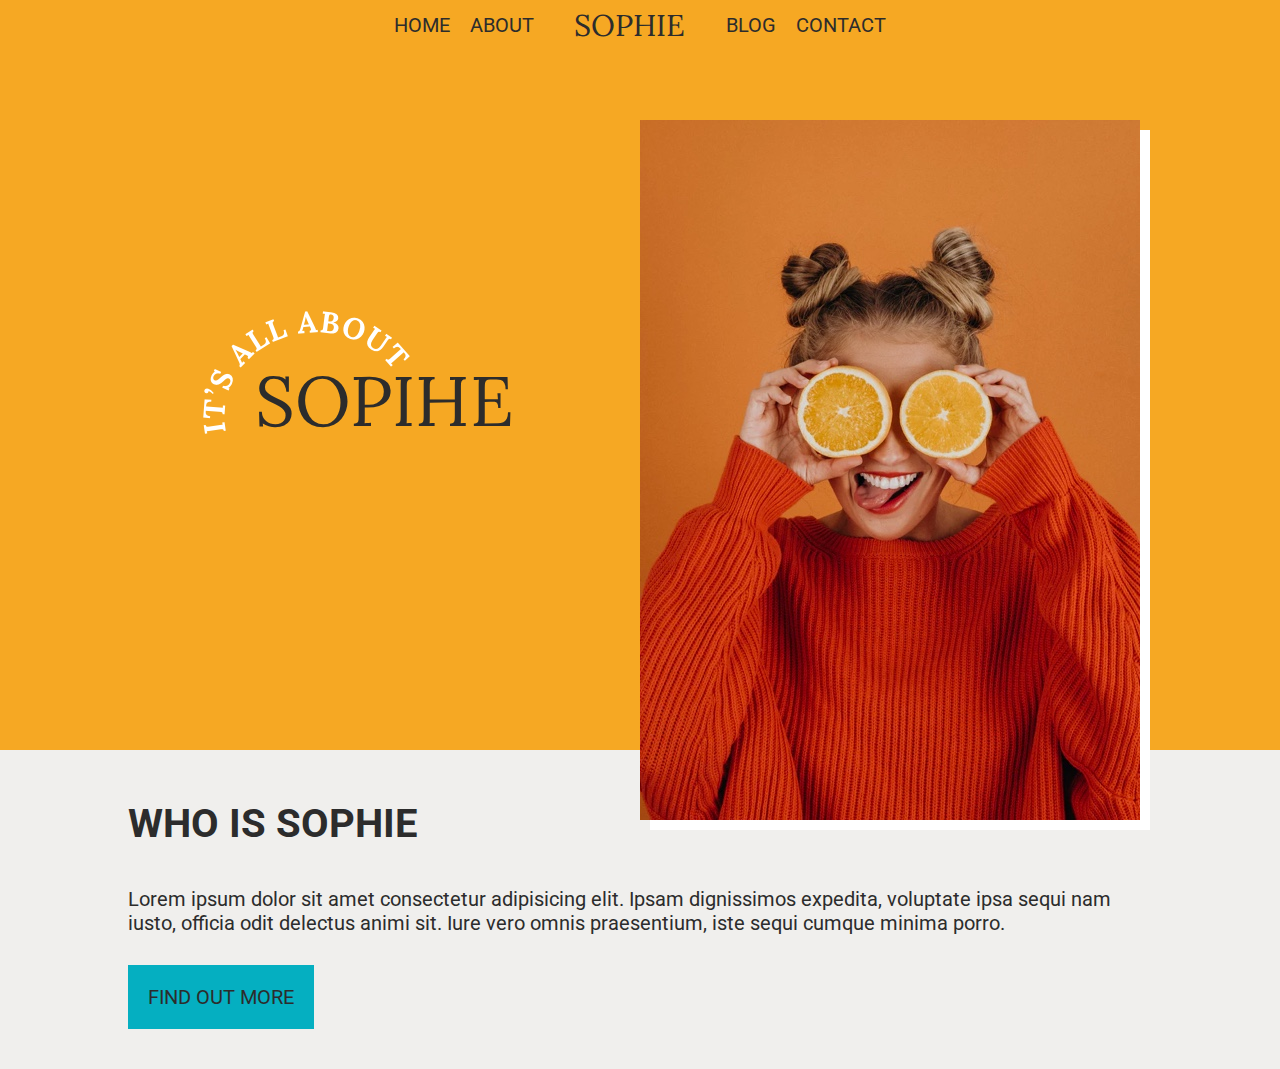
==== index.html @ 997a512d "finished second sectionn" ====
<!DOCTYPE html>
<html lang="en">
<head>
  <meta charset="UTF-8">
  <meta name="viewport" content="width=device-width, initial-scale=1.0">
  <meta http-equiv="X-UA-Compatible" content="ie=edge">
  <title>SOPHIE</title>
  <!-- google fonts -->
  <link href="https://fonts.googleapis.com/css?family=Lora:700|Roboto:400,700" rel="stylesheet">
  <!-- main style sheet -->
  <link rel="stylesheet" href="styles/main.css">
</head>

<body>

  <main>
    
    <header class="header">
      
      <ul class="header__ul">
        <li>
          <a href="" class="header__ul__a">home</a>
        </li>
        <li>
          <a href="" class="header__ul__a">about</a>
        </li>
        <li>
          <a href="" class="header__ul__a header__ul__a--mainLogo">sophie</a>
        </li>
        <li>
          <a href="" class="header__ul__a">blog</a>
        </li>
        <li>
          <a href="" class="header__ul__a">contact</a>
        </li>
      </ul>

    </header>


    <section class="section1">
      
      <div class="wrapper section1__wrapper">

        <!-- main h1 on left side -->
        <div class="section1__wrapper__centered">
          <h1 class="section1__wrapper__centered__h1">
            sopihe
            <figure class="section1__wrapper__centered__h1__circle">
              <img src="assets/circle-text.png" alt="">
            </figure>
          </h1>
        </div>
        
        <!-- main image on right side -->
        <figure class="section1__wrapper__figure">
          <img src="assets/home-image-1.jpg" alt=""
          class="section1__wrapper__figure__image">
        </figure>

      </div>
    </section>

    <section class="section2">
      <div class="wrapper section2__wrapper">

        <h2>who is sophie</h2>

        <p>Lorem ipsum dolor sit amet consectetur adipisicing elit. Ipsam dignissimos expedita, voluptate ipsa sequi nam iusto, officia odit delectus animi sit. Iure vero omnis praesentium, iste sequi cumque minima porro.</p>

        <a href="" class="button">find out more</a>

      </div>
    </section>
    
  </main>

</body>
</html>
---- styles/main.css ----
article,aside,details,figcaption,figure,footer,header,hgroup,nav,section,summary{display:block}audio,canvas,video{display:inline-block}audio:not([controls]){display:none;height:0}[hidden]{display:none}html{font-family:sans-serif;-webkit-text-size-adjust:100%;-ms-text-size-adjust:100%}a:focus{outline:thin dotted}a:active,a:hover{outline:0}h1{font-size:2em}abbr[title]{border-bottom:1px dotted}b,strong{font-weight:700}dfn{font-style:italic}mark{background:#ff0;color:#000}code,kbd,pre,samp{font-family:monospace, serif;font-size:1em}pre{white-space:pre-wrap;word-wrap:break-word}q{quotes:\201C \201D \2018 \2019}small{font-size:80%}sub,sup{font-size:75%;line-height:0;position:relative;vertical-align:baseline}sup{top:-.5em}sub{bottom:-.25em}img{border:0}svg:not(:root){overflow:hidden}fieldset{border:1px solid silver;margin:0 2px;padding:.35em .625em .75em}button,input,select,textarea{font-family:inherit;font-size:100%;margin:0}button,input{line-height:normal}button,html input[type=button],input[type=reset],input[type=submit]{-webkit-appearance:button;cursor:pointer}button[disabled],input[disabled]{cursor:default}input[type=checkbox],input[type=radio]{-webkit-box-sizing:border-box;box-sizing:border-box;padding:0}input[type=search]{-webkit-appearance:textfield;-moz-box-sizing:content-box;-webkit-box-sizing:content-box;box-sizing:content-box}input[type=search]::-webkit-search-cancel-button,input[type=search]::-webkit-search-decoration{-webkit-appearance:none}textarea{overflow:auto;vertical-align:top}table{border-collapse:collapse;border-spacing:0}body,figure{margin:0}button::-moz-focus-inner,input::-moz-focus-inner,legend{border:0;padding:0}.clearfix:after{visibility:hidden;display:block;font-size:0;content:'';clear:both;height:0}*{-moz-box-sizing:border-box;-webkit-box-sizing:border-box;box-sizing:border-box}*,figure,h1,h2,h3,h4,h5,h6,ol,ul{margin:0;padding:0}img{max-width:100%}a{text-decoration:none;color:inherit}li{list-style-type:none}.wrapper{width:80%;margin:0 auto}a,p{font-family:"Roboto", sans-serif;font-weight:400;font-size:20px;color:#2c2c2c}a.button{background:#05afc1;padding:20px;text-transform:uppercase;display:inline-block}.header{background:#f6a823;color:#2c2c2c;text-transform:uppercase;height:50px;display:-webkit-box;display:-ms-flexbox;display:flex;-webkit-box-align:center;-ms-flex-align:center;align-items:center}.header__ul{width:40%;min-width:500px;margin:0 auto;display:-webkit-box;display:-ms-flexbox;display:flex;-ms-flex-pack:distribute;justify-content:space-around;-webkit-box-align:center;-ms-flex-align:center;align-items:center}.header__ul__a{-webkit-transition:all 0.2s;-o-transition:all 0.2s;transition:all 0.2s}.header__ul__a:hover{color:white}.header__ul__a--mainLogo{margin:0 20px;font-family:"Lora", serif;font-weight:400;font-size:30px;color:#2c2c2c}.section1{background:#f6a823}.section1__wrapper{height:100%;display:-webkit-box;display:-ms-flexbox;display:flex;-webkit-box-orient:horizontal;-webkit-box-direction:normal;-ms-flex-direction:row;flex-direction:row;-webkit-box-align:center;-ms-flex-align:center;align-items:center;-webkit-box-pack:center;-ms-flex-pack:center;justify-content:center}.section1__wrapper__centered{display:-webkit-box;display:-ms-flexbox;display:flex;-webkit-box-pack:center;-ms-flex-pack:center;justify-content:center;width:50%}.section1__wrapper__centered__h1{font-family:"Lora", serif;font-weight:400;font-size:70px;color:#2c2c2c;text-transform:uppercase;position:relative}.section1__wrapper__centered__h1__circle{position:absolute;top:-50%;right:20%;bottom:50%;left:-20%}.section1__wrapper__figure{width:50%}.section1__wrapper__figure__image{display:block;-webkit-box-shadow:10px 10px 0 white;box-shadow:10px 10px 0 white;-webkit-transform:translateY(10%);-ms-transform:translateY(10%);transform:translateY(10%)}.section2{padding:40px 0;background:#f0efed}.section2__wrapper h2{text-transform:uppercase;padding:10px 0;font-family:"Roboto", sans-serif;font-weight:700;font-size:40px;color:#2c2c2c}.section2__wrapper p{padding:30px 0}
/*# sourceMappingURL=main.css.map */
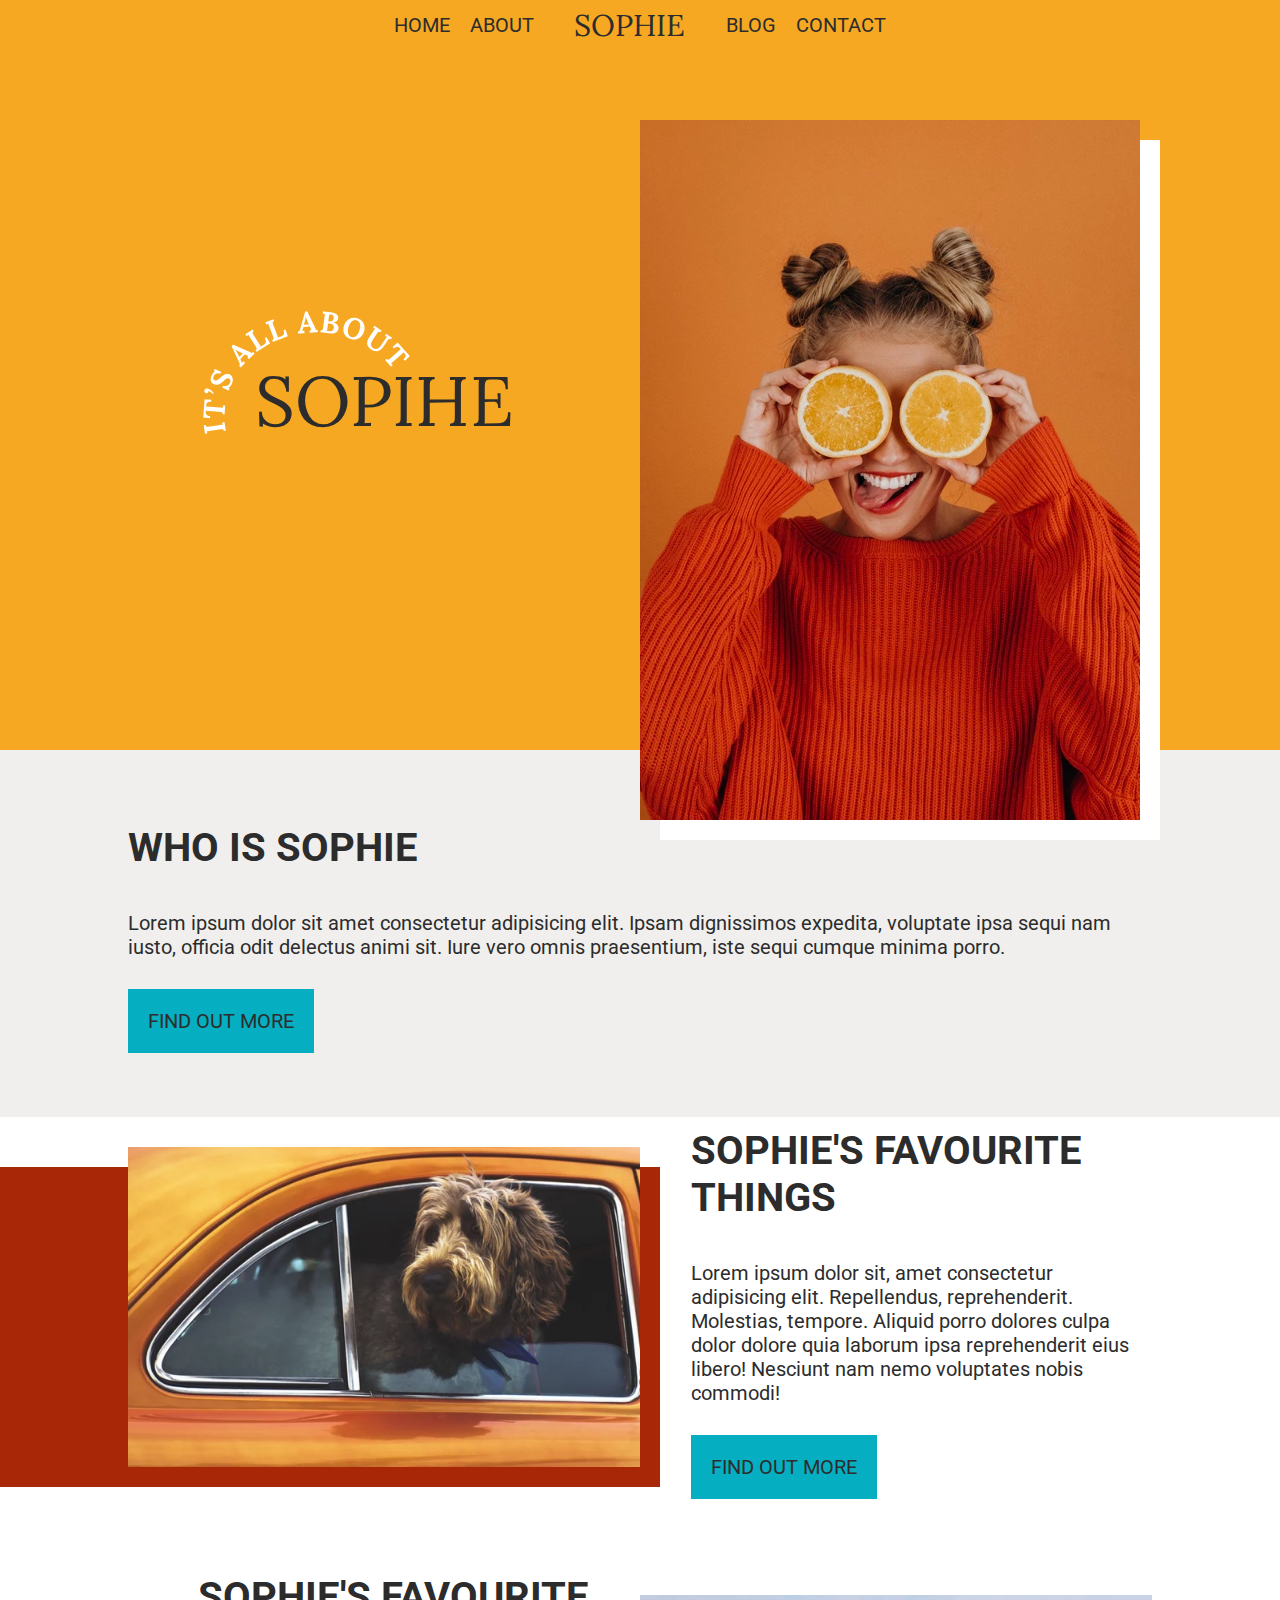
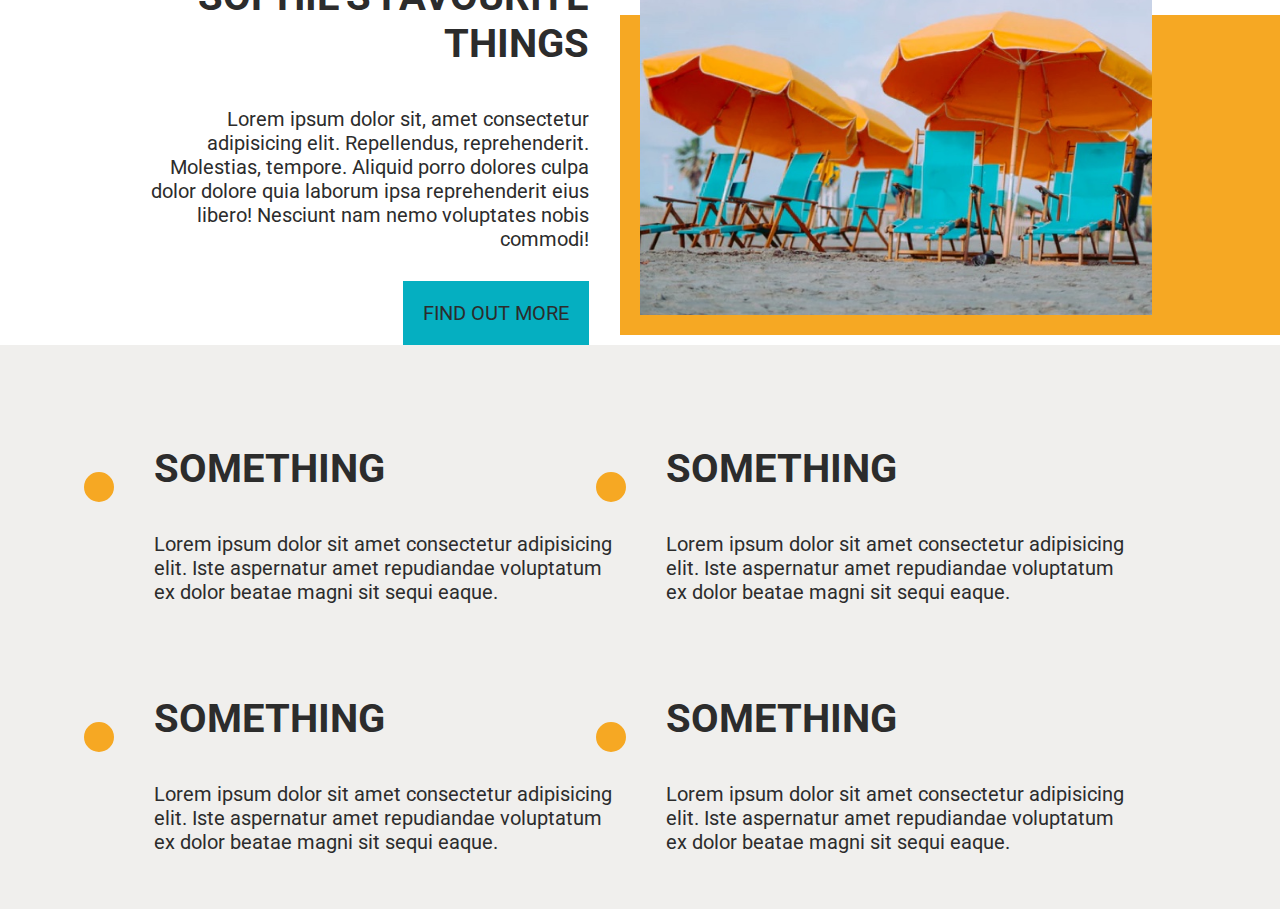
==== commit 402888bb: "finished 5th section" ====
--- a/index.html
+++ b/index.html
@@ -7,6 +7,9 @@
   <title>SOPHIE</title>
   <!-- google fonts -->
   <link href="https://fonts.googleapis.com/css?family=Lora:700|Roboto:400,700" rel="stylesheet">
+  <!-- font awesome fonts -->
+  <link rel="stylesheet" href="https://use.fontawesome.com/releases/v5.5.0/css/all.css" integrity="sha384-B4dIYHKNBt8Bc12p+WXckhzcICo0wtJAoU8YZTY5qE0Id1GSseTk6S+L3BlXeVIU"
+    crossorigin="anonymous">
   <!-- main style sheet -->
   <link rel="stylesheet" href="styles/main.css">
 </head>
@@ -72,6 +75,110 @@
 
       </div>
     </section>
+
+    <section class="section3">
+
+      <div class="wrapper">
+        
+        <figure>
+          <img src="assets/home-image-2.jpg" alt="">
+        </figure>
+        
+        <div class="text">
+
+          <h2>sophie's favourite things</h2>
+
+          <p>Lorem ipsum dolor sit, amet consectetur adipisicing elit. Repellendus, reprehenderit. Molestias, tempore. Aliquid porro dolores culpa dolor dolore quia laborum ipsa reprehenderit eius libero! Nesciunt nam nemo voluptates nobis commodi!</p>
+
+          <a href="" class="button">find out more</a>
+
+        </div>
+
+      </div>
+
+    </section>
+
+    <section class="section4">
+    
+      <div class="wrapper">
+    
+        <div class="text">
+    
+          <h2>sophie's favourite things</h2>
+    
+          <p>Lorem ipsum dolor sit, amet consectetur adipisicing elit. Repellendus, reprehenderit. Molestias, tempore.
+            Aliquid porro dolores culpa dolor dolore quia laborum ipsa reprehenderit eius libero! Nesciunt nam nemo
+            voluptates nobis commodi!</p>
+    
+          <a href="" class="button">find out more</a>
+    
+        </div>
+
+        <figure>
+          <img src="assets/home-image-3.jpg" alt="">
+        </figure>
+    
+    
+      </div>
+    
+    </section>
+
+    <section class="section5">
+
+      <div class="wrapper">
+
+        <div class="text-box">
+
+          <h2>
+            <i class="fas fa-image"></i>
+            something
+          </h2>
+
+          <p>Lorem ipsum dolor sit amet consectetur adipisicing elit. Iste aspernatur amet repudiandae voluptatum ex dolor beatae magni sit sequi eaque.</p>
+
+        </div>
+
+        <div class="text-box">
+        
+          <h2>
+            <i class="fas fa-user"></i>
+            something
+          </h2>
+        
+          <p>Lorem ipsum dolor sit amet consectetur adipisicing elit. Iste aspernatur amet repudiandae voluptatum ex dolor
+            beatae magni sit sequi eaque.</p>
+        
+        </div>
+
+        <div class="text-box">
+        
+          <h2>
+            <i class="fas fa-desktop"></i>
+            something
+          </h2>
+        
+          <p>Lorem ipsum dolor sit amet consectetur adipisicing elit. Iste aspernatur amet repudiandae voluptatum ex dolor
+            beatae magni sit sequi eaque.</p>
+        
+        </div>
+
+        <div class="text-box">
+        
+          <h2>
+            <i class="fas fa-phone"></i>
+            something
+          </h2>
+        
+          <p>Lorem ipsum dolor sit amet consectetur adipisicing elit. Iste aspernatur amet repudiandae voluptatum ex dolor
+            beatae magni sit sequi eaque.</p>
+        
+        </div>
+
+      </div>
+
+
+
+    </section>
     
   </main>
 
--- a/styles/main.css
+++ b/styles/main.css
@@ -1,2 +1,2 @@
-article,aside,details,figcaption,figure,footer,header,hgroup,nav,section,summary{display:block}audio,canvas,video{display:inline-block}audio:not([controls]){display:none;height:0}[hidden]{display:none}html{font-family:sans-serif;-webkit-text-size-adjust:100%;-ms-text-size-adjust:100%}a:focus{outline:thin dotted}a:active,a:hover{outline:0}h1{font-size:2em}abbr[title]{border-bottom:1px dotted}b,strong{font-weight:700}dfn{font-style:italic}mark{background:#ff0;color:#000}code,kbd,pre,samp{font-family:monospace, serif;font-size:1em}pre{white-space:pre-wrap;word-wrap:break-word}q{quotes:\201C \201D \2018 \2019}small{font-size:80%}sub,sup{font-size:75%;line-height:0;position:relative;vertical-align:baseline}sup{top:-.5em}sub{bottom:-.25em}img{border:0}svg:not(:root){overflow:hidden}fieldset{border:1px solid silver;margin:0 2px;padding:.35em .625em .75em}button,input,select,textarea{font-family:inherit;font-size:100%;margin:0}button,input{line-height:normal}button,html input[type=button],input[type=reset],input[type=submit]{-webkit-appearance:button;cursor:pointer}button[disabled],input[disabled]{cursor:default}input[type=checkbox],input[type=radio]{-webkit-box-sizing:border-box;box-sizing:border-box;padding:0}input[type=search]{-webkit-appearance:textfield;-moz-box-sizing:content-box;-webkit-box-sizing:content-box;box-sizing:content-box}input[type=search]::-webkit-search-cancel-button,input[type=search]::-webkit-search-decoration{-webkit-appearance:none}textarea{overflow:auto;vertical-align:top}table{border-collapse:collapse;border-spacing:0}body,figure{margin:0}button::-moz-focus-inner,input::-moz-focus-inner,legend{border:0;padding:0}.clearfix:after{visibility:hidden;display:block;font-size:0;content:'';clear:both;height:0}*{-moz-box-sizing:border-box;-webkit-box-sizing:border-box;box-sizing:border-box}*,figure,h1,h2,h3,h4,h5,h6,ol,ul{margin:0;padding:0}img{max-width:100%}a{text-decoration:none;color:inherit}li{list-style-type:none}.wrapper{width:80%;margin:0 auto}a,p{font-family:"Roboto", sans-serif;font-weight:400;font-size:20px;color:#2c2c2c}a.button{background:#05afc1;padding:20px;text-transform:uppercase;display:inline-block}.header{background:#f6a823;color:#2c2c2c;text-transform:uppercase;height:50px;display:-webkit-box;display:-ms-flexbox;display:flex;-webkit-box-align:center;-ms-flex-align:center;align-items:center}.header__ul{width:40%;min-width:500px;margin:0 auto;display:-webkit-box;display:-ms-flexbox;display:flex;-ms-flex-pack:distribute;justify-content:space-around;-webkit-box-align:center;-ms-flex-align:center;align-items:center}.header__ul__a{-webkit-transition:all 0.2s;-o-transition:all 0.2s;transition:all 0.2s}.header__ul__a:hover{color:white}.header__ul__a--mainLogo{margin:0 20px;font-family:"Lora", serif;font-weight:400;font-size:30px;color:#2c2c2c}.section1{background:#f6a823}.section1__wrapper{height:100%;display:-webkit-box;display:-ms-flexbox;display:flex;-webkit-box-orient:horizontal;-webkit-box-direction:normal;-ms-flex-direction:row;flex-direction:row;-webkit-box-align:center;-ms-flex-align:center;align-items:center;-webkit-box-pack:center;-ms-flex-pack:center;justify-content:center}.section1__wrapper__centered{display:-webkit-box;display:-ms-flexbox;display:flex;-webkit-box-pack:center;-ms-flex-pack:center;justify-content:center;width:50%}.section1__wrapper__centered__h1{font-family:"Lora", serif;font-weight:400;font-size:70px;color:#2c2c2c;text-transform:uppercase;position:relative}.section1__wrapper__centered__h1__circle{position:absolute;top:-50%;right:20%;bottom:50%;left:-20%}.section1__wrapper__figure{width:50%}.section1__wrapper__figure__image{display:block;-webkit-box-shadow:10px 10px 0 white;box-shadow:10px 10px 0 white;-webkit-transform:translateY(10%);-ms-transform:translateY(10%);transform:translateY(10%)}.section2{padding:40px 0;background:#f0efed}.section2__wrapper h2{text-transform:uppercase;padding:10px 0;font-family:"Roboto", sans-serif;font-weight:700;font-size:40px;color:#2c2c2c}.section2__wrapper p{padding:30px 0}
+article,aside,details,figcaption,figure,footer,header,hgroup,nav,section,summary{display:block}audio,canvas,video{display:inline-block}audio:not([controls]){display:none;height:0}[hidden]{display:none}html{font-family:sans-serif;-webkit-text-size-adjust:100%;-ms-text-size-adjust:100%}a:focus{outline:thin dotted}a:active,a:hover{outline:0}h1{font-size:2em}abbr[title]{border-bottom:1px dotted}b,strong{font-weight:700}dfn{font-style:italic}mark{background:#ff0;color:#000}code,kbd,pre,samp{font-family:monospace, serif;font-size:1em}pre{white-space:pre-wrap;word-wrap:break-word}q{quotes:\201C \201D \2018 \2019}small{font-size:80%}sub,sup{font-size:75%;line-height:0;position:relative;vertical-align:baseline}sup{top:-.5em}sub{bottom:-.25em}img{border:0}svg:not(:root){overflow:hidden}fieldset{border:1px solid silver;margin:0 2px;padding:.35em .625em .75em}button,input,select,textarea{font-family:inherit;font-size:100%;margin:0}button,input{line-height:normal}button,html input[type=button],input[type=reset],input[type=submit]{-webkit-appearance:button;cursor:pointer}button[disabled],input[disabled]{cursor:default}input[type=checkbox],input[type=radio]{-webkit-box-sizing:border-box;box-sizing:border-box;padding:0}input[type=search]{-webkit-appearance:textfield;-moz-box-sizing:content-box;-webkit-box-sizing:content-box;box-sizing:content-box}input[type=search]::-webkit-search-cancel-button,input[type=search]::-webkit-search-decoration{-webkit-appearance:none}textarea{overflow:auto;vertical-align:top}table{border-collapse:collapse;border-spacing:0}body,figure{margin:0}button::-moz-focus-inner,input::-moz-focus-inner,legend{border:0;padding:0}.clearfix:after{visibility:hidden;display:block;font-size:0;content:'';clear:both;height:0}*{-moz-box-sizing:border-box;-webkit-box-sizing:border-box;box-sizing:border-box}*,figure,h1,h2,h3,h4,h5,h6,ol,ul{margin:0;padding:0}img{max-width:100%}a{text-decoration:none;color:inherit}li{list-style-type:none}.wrapper{width:80%;margin:0 auto}a,p{font-family:"Roboto", sans-serif;font-weight:400;font-size:20px;color:#2c2c2c}a.button{background:#05afc1;padding:20px;text-transform:uppercase;display:inline-block;-webkit-transition:all 0.3s;-o-transition:all 0.3s;transition:all 0.3s}a.button:hover{color:white}.header{background:#f6a823;color:#2c2c2c;text-transform:uppercase;height:50px;display:-webkit-box;display:-ms-flexbox;display:flex;-webkit-box-align:center;-ms-flex-align:center;align-items:center}.header__ul{width:40%;min-width:500px;margin:0 auto;display:-webkit-box;display:-ms-flexbox;display:flex;-ms-flex-pack:distribute;justify-content:space-around;-webkit-box-align:center;-ms-flex-align:center;align-items:center}.header__ul__a{-webkit-transition:all 0.2s;-o-transition:all 0.2s;transition:all 0.2s}.header__ul__a:hover{color:white}.header__ul__a--mainLogo{margin:0 20px;font-family:"Lora", serif;font-weight:400;font-size:30px;color:#2c2c2c}main h2{text-transform:uppercase;padding:10px 0;font-family:"Roboto", sans-serif;font-weight:700;font-size:40px;color:#2c2c2c}main p{padding:30px 0}.section1{background:#f6a823}.section1__wrapper{height:100%;display:-webkit-box;display:-ms-flexbox;display:flex;-webkit-box-orient:horizontal;-webkit-box-direction:normal;-ms-flex-direction:row;flex-direction:row;-webkit-box-align:center;-ms-flex-align:center;align-items:center;-webkit-box-pack:center;-ms-flex-pack:center;justify-content:center}.section1__wrapper__centered{display:-webkit-box;display:-ms-flexbox;display:flex;-webkit-box-pack:center;-ms-flex-pack:center;justify-content:center;width:50%}.section1__wrapper__centered__h1{font-family:"Lora", serif;font-weight:400;font-size:70px;color:#2c2c2c;text-transform:uppercase;position:relative}.section1__wrapper__centered__h1__circle{position:absolute;top:-50%;right:20%;bottom:50%;left:-20%}.section1__wrapper__figure{width:50%}.section1__wrapper__figure__image{display:block;-webkit-box-shadow:20px 20px 0 white;box-shadow:20px 20px 0 white;-webkit-transform:translateY(10%);-ms-transform:translateY(10%);transform:translateY(10%)}.section2{padding:5% 0;background:#f0efed}.section3{padding-bottom:5%;background:white}.section3 .wrapper{display:-webkit-box;display:-ms-flexbox;display:flex;-webkit-box-pack:center;-ms-flex-pack:center;justify-content:center;-webkit-box-align:end;-ms-flex-align:end;align-items:flex-end}.section3 .wrapper figure{max-height:100%;max-width:100%;-webkit-transform:translateY(-10%);-ms-transform:translateY(-10%);transform:translateY(-10%);-webkit-box-shadow:20px 20px 0 0px #a82706, -200px 20px 0 0px #a82706;box-shadow:20px 20px 0 0px #a82706, -200px 20px 0 0px #a82706}.section3 .wrapper figure img{display:block}.section3 .wrapper .text{width:50%;display:block;-webkit-box-flex:1;-ms-flex:1 0 auto;flex:1 0 auto;padding-left:5%;text-align:left}.section4{background:white}.section4 .wrapper{display:-webkit-box;display:-ms-flexbox;display:flex;-webkit-box-pack:center;-ms-flex-pack:center;justify-content:center;-webkit-box-align:start;-ms-flex-align:start;align-items:flex-start}.section4 .wrapper figure{max-height:100%;max-width:100%;-webkit-transform:translateY(10%);-ms-transform:translateY(10%);transform:translateY(10%);-webkit-box-shadow:-20px 20px 0 0px #f6a823, 200px 20px 0 0px #f6a823;box-shadow:-20px 20px 0 0px #f6a823, 200px 20px 0 0px #f6a823}.section4 .wrapper figure img{display:block}.section4 .wrapper .text{width:50%;display:block;-webkit-box-flex:1;-ms-flex:1 0 auto;flex:1 0 auto;padding-right:5%;text-align:right}.section5{background:#f0efed}.section5 .wrapper{display:-webkit-box;display:-ms-flexbox;display:flex;-ms-flex-wrap:wrap;flex-wrap:wrap;padding-top:5%}.section5 .wrapper .text-box{text-align:left;width:50%;padding:2.5%;-webkit-box-flex:1;-ms-flex:1 0 auto;flex:1 0 auto}.section5 .wrapper .text-box h2{position:relative}.section5 .wrapper .text-box h2 i{position:absolute;left:-15%;bottom:0;border:15px solid #f6a823;-webkit-box-shadow:inset 0px 0px 100px #f6a823;box-shadow:inset 0px 0px 100px #f6a823;border-radius:50%}
 /*# sourceMappingURL=main.css.map */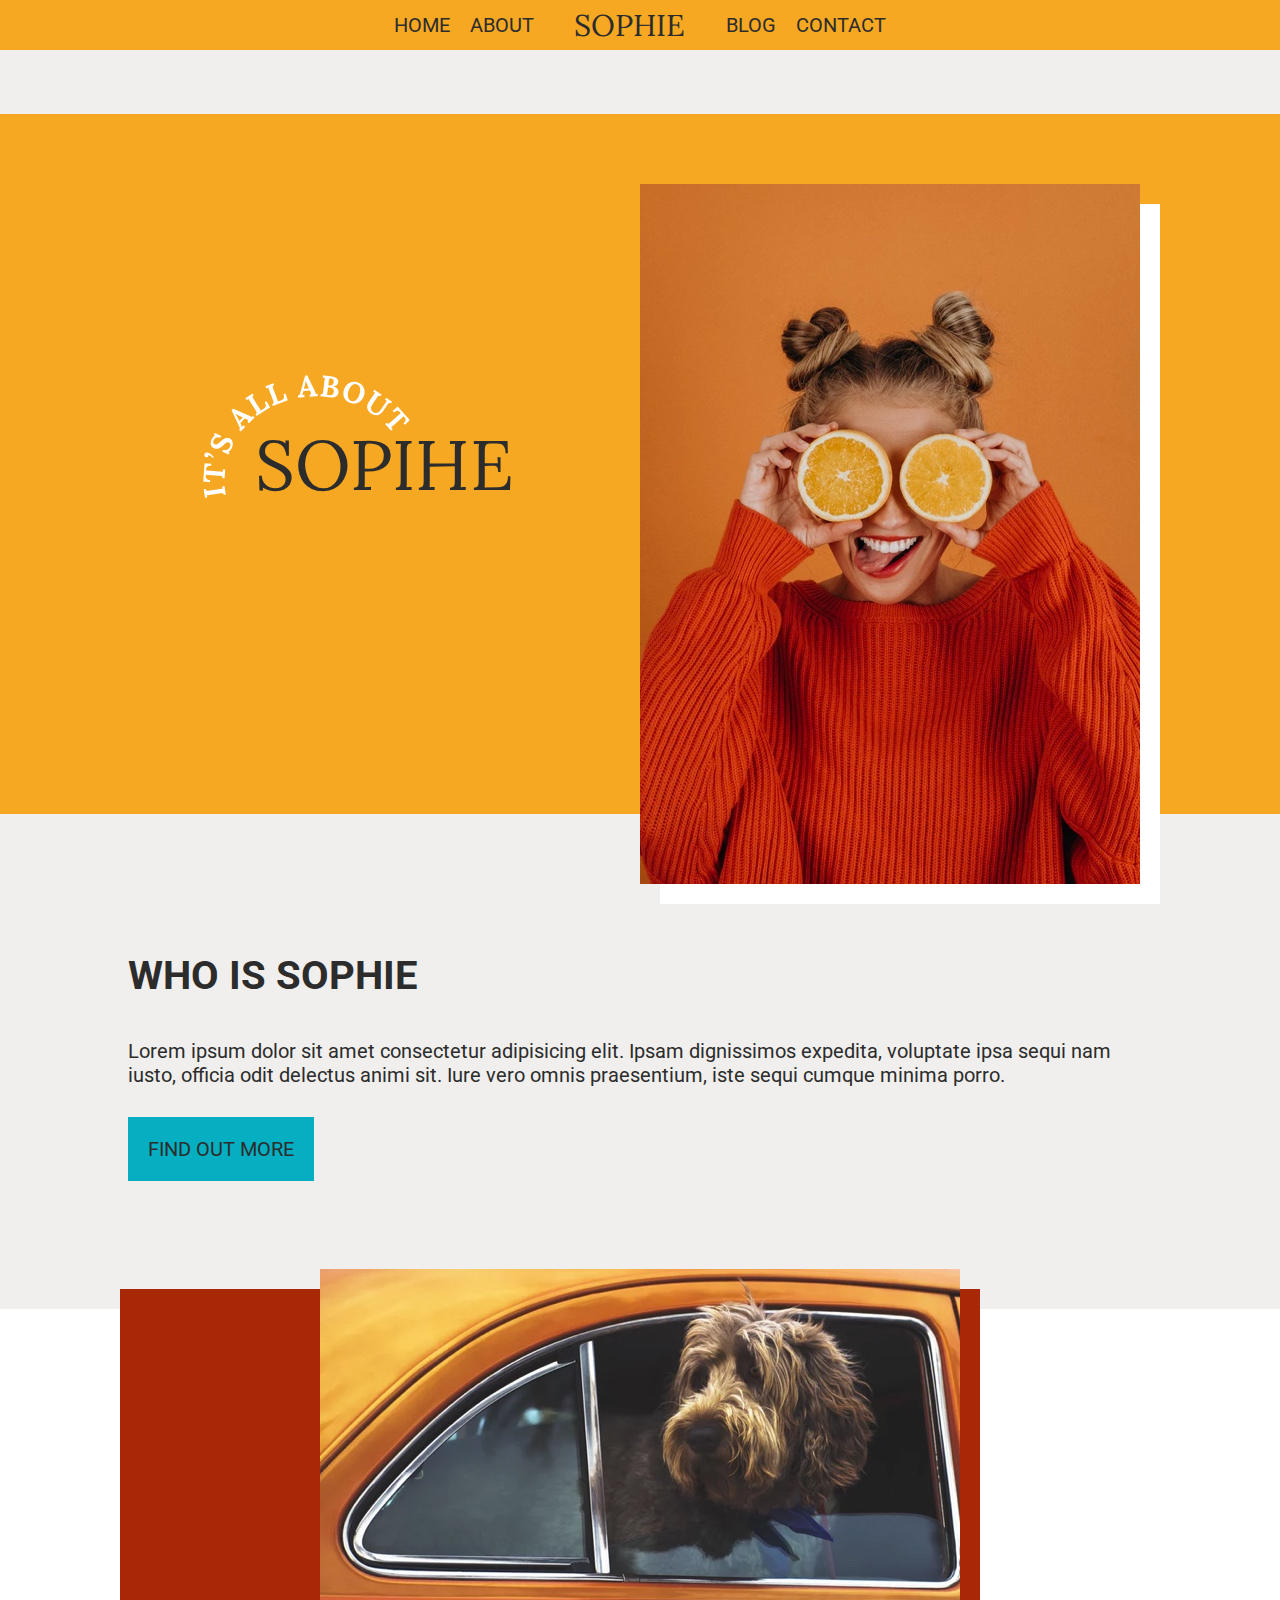
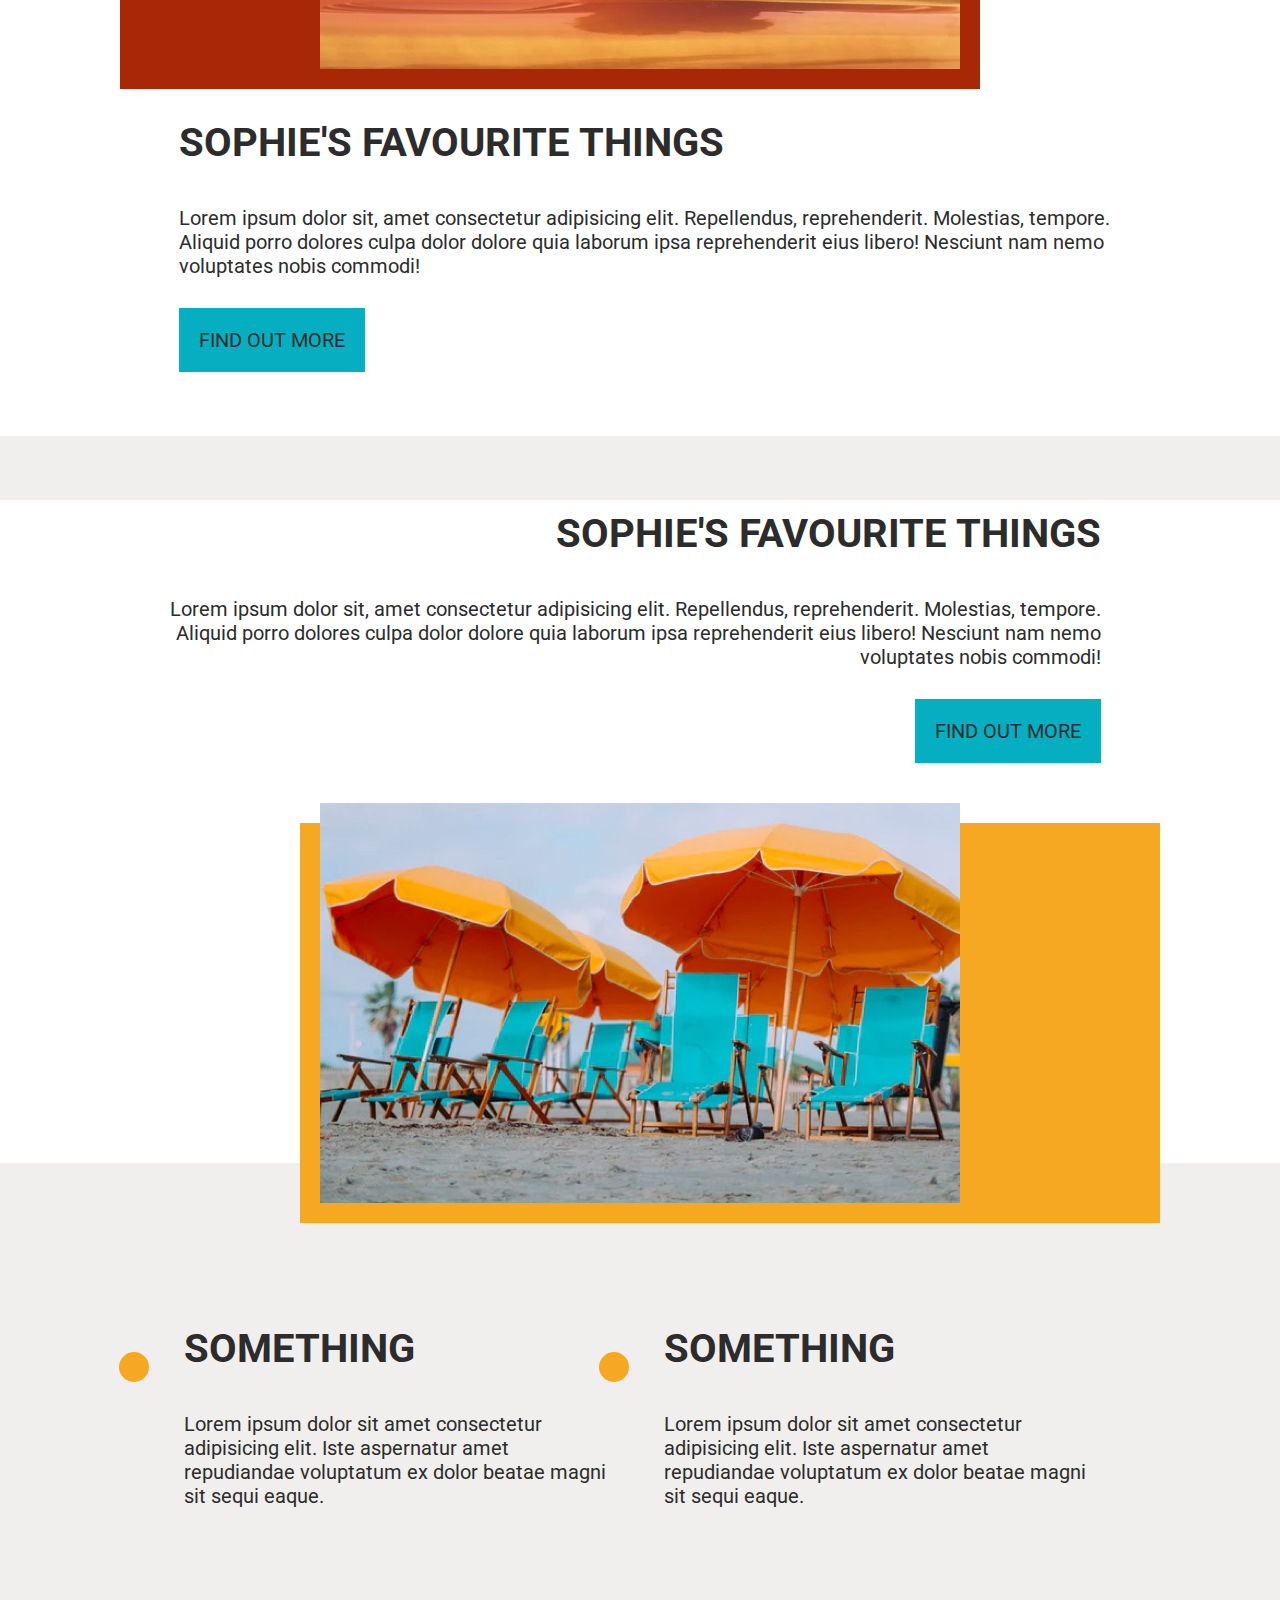
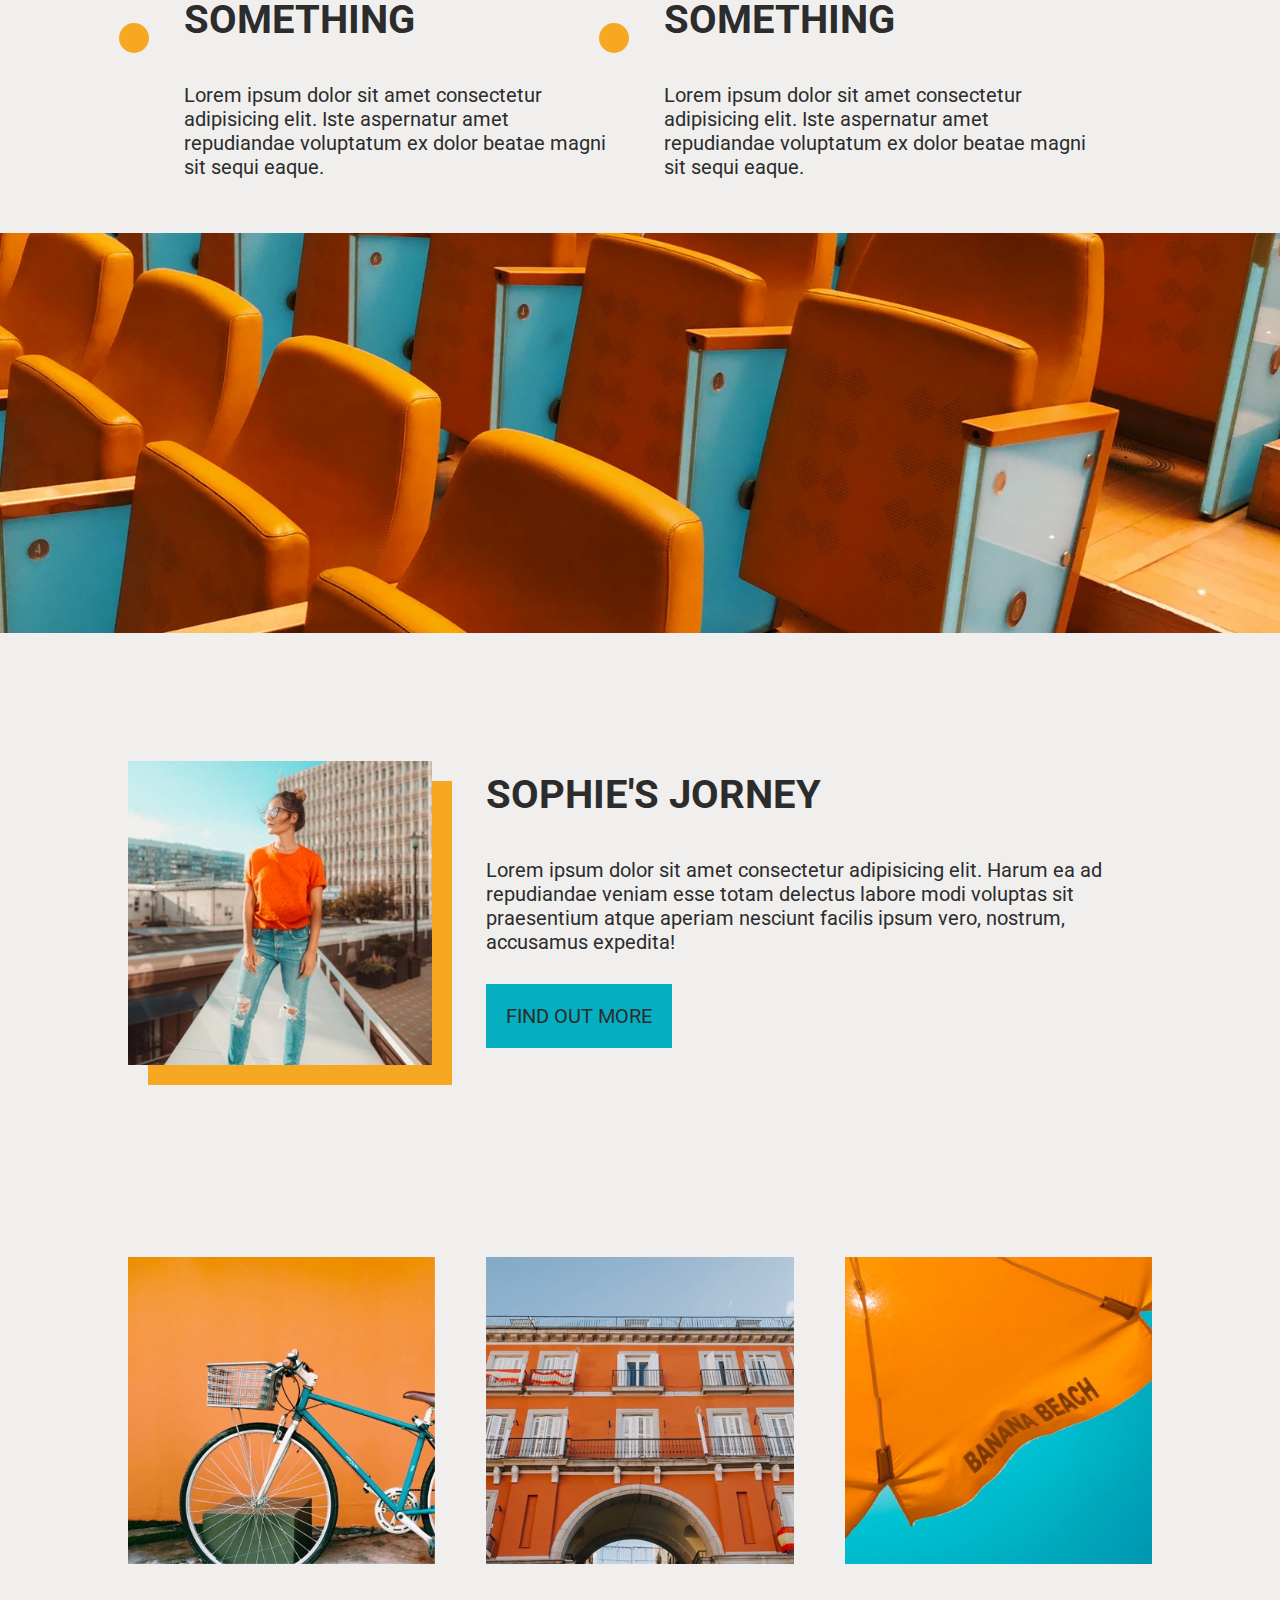
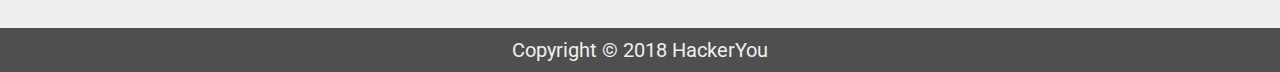
==== commit 8035934e: "finished blogn" ====
--- a/index.html
+++ b/index.html
@@ -18,27 +18,27 @@
 
   <main>
     
-    <header class="header">
+    <nav class="nav">
       
-      <ul class="header__ul">
-        <li>
-          <a href="" class="header__ul__a">home</a>
-        </li>
-        <li>
-          <a href="" class="header__ul__a">about</a>
-        </li>
-        <li>
-          <a href="" class="header__ul__a header__ul__a--mainLogo">sophie</a>
-        </li>
-        <li>
-          <a href="" class="header__ul__a">blog</a>
-        </li>
-        <li>
-          <a href="" class="header__ul__a">contact</a>
+      <ul class="nav__ul">
+        <li>
+          <a href="" class="nav__ul__a">home</a>
+        </li>
+        <li>
+          <a href="" class="nav__ul__a">about</a>
+        </li>
+        <li>
+          <a href="" class="nav__ul__a nav__ul__a--mainLogo">sophie</a>
+        </li>
+        <li>
+          <a href="" class="nav__ul__a">blog</a>
+        </li>
+        <li>
+          <a href="" class="nav__ul__a">contact</a>
         </li>
       </ul>
 
-    </header>
+    </nav>
 
 
     <section class="section1">
@@ -179,8 +179,62 @@
 
 
     </section>
-    
+
+    <section class="section6">
+
+      <figure>
+        <img src="assets/home-image-4.jpg" alt="">
+      </figure>
+
+    </section>
+
+    <section class="section7">
+
+      <div class="wrapper">
+
+        <figure>
+          <img src="assets/home-image-5.jpg" alt="">
+        </figure>
+        
+        <div class="text">
+
+          <h2>sophie's jorney</h2>
+
+          <p>Lorem ipsum dolor sit amet consectetur adipisicing elit. Harum ea ad repudiandae veniam esse totam delectus labore modi voluptas sit praesentium atque aperiam nesciunt facilis ipsum vero, nostrum, accusamus expedita!</p>
+
+          <a href="" class="button">find out more</a>
+
+        </div>
+
+      </div>
+
+    </section>
+    
+    <section class="section8">
+
+      <div class="wrapper">
+
+        <figure>
+          <img src="assets/home-image-6.jpg" alt="">
+        </figure>
+
+        <figure>
+          <img src="assets/home-image-7.jpg" alt="">
+        </figure>
+
+        <figure>
+          <img src="assets/home-image-8.jpg" alt="">
+        </figure>
+
+      </div>
+
+    </section>
+
   </main>
-
+  
+  <footer>
+    <p>Copyright © 2018 HackerYou</p>
+  </footer>
+  
 </body>
 </html>--- a/styles/main.css
+++ b/styles/main.css
@@ -1,2 +1,2 @@
-article,aside,details,figcaption,figure,footer,header,hgroup,nav,section,summary{display:block}audio,canvas,video{display:inline-block}audio:not([controls]){display:none;height:0}[hidden]{display:none}html{font-family:sans-serif;-webkit-text-size-adjust:100%;-ms-text-size-adjust:100%}a:focus{outline:thin dotted}a:active,a:hover{outline:0}h1{font-size:2em}abbr[title]{border-bottom:1px dotted}b,strong{font-weight:700}dfn{font-style:italic}mark{background:#ff0;color:#000}code,kbd,pre,samp{font-family:monospace, serif;font-size:1em}pre{white-space:pre-wrap;word-wrap:break-word}q{quotes:\201C \201D \2018 \2019}small{font-size:80%}sub,sup{font-size:75%;line-height:0;position:relative;vertical-align:baseline}sup{top:-.5em}sub{bottom:-.25em}img{border:0}svg:not(:root){overflow:hidden}fieldset{border:1px solid silver;margin:0 2px;padding:.35em .625em .75em}button,input,select,textarea{font-family:inherit;font-size:100%;margin:0}button,input{line-height:normal}button,html input[type=button],input[type=reset],input[type=submit]{-webkit-appearance:button;cursor:pointer}button[disabled],input[disabled]{cursor:default}input[type=checkbox],input[type=radio]{-webkit-box-sizing:border-box;box-sizing:border-box;padding:0}input[type=search]{-webkit-appearance:textfield;-moz-box-sizing:content-box;-webkit-box-sizing:content-box;box-sizing:content-box}input[type=search]::-webkit-search-cancel-button,input[type=search]::-webkit-search-decoration{-webkit-appearance:none}textarea{overflow:auto;vertical-align:top}table{border-collapse:collapse;border-spacing:0}body,figure{margin:0}button::-moz-focus-inner,input::-moz-focus-inner,legend{border:0;padding:0}.clearfix:after{visibility:hidden;display:block;font-size:0;content:'';clear:both;height:0}*{-moz-box-sizing:border-box;-webkit-box-sizing:border-box;box-sizing:border-box}*,figure,h1,h2,h3,h4,h5,h6,ol,ul{margin:0;padding:0}img{max-width:100%}a{text-decoration:none;color:inherit}li{list-style-type:none}.wrapper{width:80%;margin:0 auto}a,p{font-family:"Roboto", sans-serif;font-weight:400;font-size:20px;color:#2c2c2c}a.button{background:#05afc1;padding:20px;text-transform:uppercase;display:inline-block;-webkit-transition:all 0.3s;-o-transition:all 0.3s;transition:all 0.3s}a.button:hover{color:white}.header{background:#f6a823;color:#2c2c2c;text-transform:uppercase;height:50px;display:-webkit-box;display:-ms-flexbox;display:flex;-webkit-box-align:center;-ms-flex-align:center;align-items:center}.header__ul{width:40%;min-width:500px;margin:0 auto;display:-webkit-box;display:-ms-flexbox;display:flex;-ms-flex-pack:distribute;justify-content:space-around;-webkit-box-align:center;-ms-flex-align:center;align-items:center}.header__ul__a{-webkit-transition:all 0.2s;-o-transition:all 0.2s;transition:all 0.2s}.header__ul__a:hover{color:white}.header__ul__a--mainLogo{margin:0 20px;font-family:"Lora", serif;font-weight:400;font-size:30px;color:#2c2c2c}main h2{text-transform:uppercase;padding:10px 0;font-family:"Roboto", sans-serif;font-weight:700;font-size:40px;color:#2c2c2c}main p{padding:30px 0}.section1{background:#f6a823}.section1__wrapper{height:100%;display:-webkit-box;display:-ms-flexbox;display:flex;-webkit-box-orient:horizontal;-webkit-box-direction:normal;-ms-flex-direction:row;flex-direction:row;-webkit-box-align:center;-ms-flex-align:center;align-items:center;-webkit-box-pack:center;-ms-flex-pack:center;justify-content:center}.section1__wrapper__centered{display:-webkit-box;display:-ms-flexbox;display:flex;-webkit-box-pack:center;-ms-flex-pack:center;justify-content:center;width:50%}.section1__wrapper__centered__h1{font-family:"Lora", serif;font-weight:400;font-size:70px;color:#2c2c2c;text-transform:uppercase;position:relative}.section1__wrapper__centered__h1__circle{position:absolute;top:-50%;right:20%;bottom:50%;left:-20%}.section1__wrapper__figure{width:50%}.section1__wrapper__figure__image{display:block;-webkit-box-shadow:20px 20px 0 white;box-shadow:20px 20px 0 white;-webkit-transform:translateY(10%);-ms-transform:translateY(10%);transform:translateY(10%)}.section2{padding:5% 0;background:#f0efed}.section3{padding-bottom:5%;background:white}.section3 .wrapper{display:-webkit-box;display:-ms-flexbox;display:flex;-webkit-box-pack:center;-ms-flex-pack:center;justify-content:center;-webkit-box-align:end;-ms-flex-align:end;align-items:flex-end}.section3 .wrapper figure{max-height:100%;max-width:100%;-webkit-transform:translateY(-10%);-ms-transform:translateY(-10%);transform:translateY(-10%);-webkit-box-shadow:20px 20px 0 0px #a82706, -200px 20px 0 0px #a82706;box-shadow:20px 20px 0 0px #a82706, -200px 20px 0 0px #a82706}.section3 .wrapper figure img{display:block}.section3 .wrapper .text{width:50%;display:block;-webkit-box-flex:1;-ms-flex:1 0 auto;flex:1 0 auto;padding-left:5%;text-align:left}.section4{background:white}.section4 .wrapper{display:-webkit-box;display:-ms-flexbox;display:flex;-webkit-box-pack:center;-ms-flex-pack:center;justify-content:center;-webkit-box-align:start;-ms-flex-align:start;align-items:flex-start}.section4 .wrapper figure{max-height:100%;max-width:100%;-webkit-transform:translateY(10%);-ms-transform:translateY(10%);transform:translateY(10%);-webkit-box-shadow:-20px 20px 0 0px #f6a823, 200px 20px 0 0px #f6a823;box-shadow:-20px 20px 0 0px #f6a823, 200px 20px 0 0px #f6a823}.section4 .wrapper figure img{display:block}.section4 .wrapper .text{width:50%;display:block;-webkit-box-flex:1;-ms-flex:1 0 auto;flex:1 0 auto;padding-right:5%;text-align:right}.section5{background:#f0efed}.section5 .wrapper{display:-webkit-box;display:-ms-flexbox;display:flex;-ms-flex-wrap:wrap;flex-wrap:wrap;padding-top:5%}.section5 .wrapper .text-box{text-align:left;width:50%;padding:2.5%;-webkit-box-flex:1;-ms-flex:1 0 auto;flex:1 0 auto}.section5 .wrapper .text-box h2{position:relative}.section5 .wrapper .text-box h2 i{position:absolute;left:-15%;bottom:0;border:15px solid #f6a823;-webkit-box-shadow:inset 0px 0px 100px #f6a823;box-shadow:inset 0px 0px 100px #f6a823;border-radius:50%}
+article,aside,details,figcaption,figure,footer,header,hgroup,nav,section,summary{display:block}audio,canvas,video{display:inline-block}audio:not([controls]){display:none;height:0}[hidden]{display:none}html{font-family:sans-serif;-webkit-text-size-adjust:100%;-ms-text-size-adjust:100%}a:focus{outline:thin dotted}a:active,a:hover{outline:0}h1{font-size:2em}abbr[title]{border-bottom:1px dotted}b,strong{font-weight:700}dfn{font-style:italic}mark{background:#ff0;color:#000}code,kbd,pre,samp{font-family:monospace, serif;font-size:1em}pre{white-space:pre-wrap;word-wrap:break-word}q{quotes:\201C \201D \2018 \2019}small{font-size:80%}sub,sup{font-size:75%;line-height:0;position:relative;vertical-align:baseline}sup{top:-.5em}sub{bottom:-.25em}img{border:0}svg:not(:root){overflow:hidden}fieldset{border:1px solid silver;margin:0 2px;padding:.35em .625em .75em}button,input,select,textarea{font-family:inherit;font-size:100%;margin:0}button,input{line-height:normal}button,html input[type=button],input[type=reset],input[type=submit]{-webkit-appearance:button;cursor:pointer}button[disabled],input[disabled]{cursor:default}input[type=checkbox],input[type=radio]{-webkit-box-sizing:border-box;box-sizing:border-box;padding:0}input[type=search]{-webkit-appearance:textfield;-moz-box-sizing:content-box;-webkit-box-sizing:content-box;box-sizing:content-box}input[type=search]::-webkit-search-cancel-button,input[type=search]::-webkit-search-decoration{-webkit-appearance:none}textarea{overflow:auto;vertical-align:top}table{border-collapse:collapse;border-spacing:0}body,figure{margin:0}button::-moz-focus-inner,input::-moz-focus-inner,legend{border:0;padding:0}.clearfix:after{visibility:hidden;display:block;font-size:0;content:'';clear:both;height:0}*{-moz-box-sizing:border-box;-webkit-box-sizing:border-box;box-sizing:border-box}*,figure,h1,h2,h3,h4,h5,h6,ol,ul{margin:0;padding:0}img{max-width:100%}a{text-decoration:none;color:inherit}li{list-style-type:none}.wrapper{width:80%;margin:0 auto}a,p{font-family:"Roboto", sans-serif;font-weight:400;font-size:20px;color:#2c2c2c}a.button{background:#05afc1;padding:20px;text-transform:uppercase;display:inline-block;-webkit-transition:all 0.3s;-o-transition:all 0.3s;transition:all 0.3s}a.button:hover{color:white}.nav{background:#f6a823;color:#2c2c2c;text-transform:uppercase;height:50px;display:-webkit-box;display:-ms-flexbox;display:flex;-webkit-box-align:center;-ms-flex-align:center;align-items:center}.nav__ul{width:40%;min-width:500px;margin:0 auto;display:-webkit-box;display:-ms-flexbox;display:flex;-ms-flex-pack:distribute;justify-content:space-around;-webkit-box-align:center;-ms-flex-align:center;align-items:center}.nav__ul__a{-webkit-transition:all 0.2s;-o-transition:all 0.2s;transition:all 0.2s}.nav__ul__a:hover{color:white}.nav__ul__a--mainLogo{margin:0 20px;font-family:"Lora", serif;font-weight:400;font-size:30px;color:#2c2c2c}main h2{text-transform:uppercase;padding:10px 0;font-family:"Roboto", sans-serif;font-weight:700;font-size:40px;color:#2c2c2c}main p{padding:30px 0}.section1{background:#f6a823}.section1__wrapper{height:100%;display:-webkit-box;display:-ms-flexbox;display:flex;-webkit-box-orient:horizontal;-webkit-box-direction:normal;-ms-flex-direction:row;flex-direction:row;-webkit-box-align:center;-ms-flex-align:center;align-items:center;-webkit-box-pack:center;-ms-flex-pack:center;justify-content:center}.section1__wrapper__centered{display:-webkit-box;display:-ms-flexbox;display:flex;-webkit-box-pack:center;-ms-flex-pack:center;justify-content:center;width:50%}.section1__wrapper__centered__h1{font-family:"Lora", serif;font-weight:400;font-size:70px;color:#2c2c2c;text-transform:uppercase;position:relative}.section1__wrapper__centered__h1__circle{position:absolute;top:-50%;right:20%;bottom:50%;left:-20%}.section1__wrapper__figure{width:50%}.section1__wrapper__figure__image{display:block;-webkit-box-shadow:20px 20px 0 white;box-shadow:20px 20px 0 white;-webkit-transform:translateY(10%);-ms-transform:translateY(10%);transform:translateY(10%)}.section2{padding:5% 0;background:#f0efed}.section3{padding-bottom:5%;background:white}.section3 .wrapper{display:-webkit-box;display:-ms-flexbox;display:flex;-webkit-box-pack:center;-ms-flex-pack:center;justify-content:center;-webkit-box-align:end;-ms-flex-align:end;align-items:flex-end}.section3 .wrapper figure{max-height:100%;max-width:100%;-webkit-transform:translateY(-10%);-ms-transform:translateY(-10%);transform:translateY(-10%);-webkit-box-shadow:20px 20px 0 0px #a82706, -200px 20px 0 0px #a82706;box-shadow:20px 20px 0 0px #a82706, -200px 20px 0 0px #a82706}.section3 .wrapper figure img{display:block}.section3 .wrapper .text{width:50%;display:block;-webkit-box-flex:1;-ms-flex:1 0 auto;flex:1 0 auto;padding-left:5%;text-align:left}.section4{background:white}.section4 .wrapper{display:-webkit-box;display:-ms-flexbox;display:flex;-webkit-box-pack:center;-ms-flex-pack:center;justify-content:center;-webkit-box-align:start;-ms-flex-align:start;align-items:flex-start}.section4 .wrapper figure{max-height:100%;max-width:100%;-webkit-transform:translateY(10%);-ms-transform:translateY(10%);transform:translateY(10%);-webkit-box-shadow:-20px 20px 0 0px #f6a823, 200px 20px 0 0px #f6a823;box-shadow:-20px 20px 0 0px #f6a823, 200px 20px 0 0px #f6a823}.section4 .wrapper figure img{display:block}.section4 .wrapper .text{width:50%;display:block;-webkit-box-flex:1;-ms-flex:1 0 auto;flex:1 0 auto;padding-right:5%;text-align:right}.section5{background:#f0efed}.section5 .wrapper{display:-webkit-box;display:-ms-flexbox;display:flex;-ms-flex-wrap:wrap;flex-wrap:wrap;padding-top:5%;width:75%}.section5 .wrapper .text-box{text-align:left;width:50%;padding:2.5%;-webkit-box-flex:1;-ms-flex:1 0 auto;flex:1 0 auto}.section5 .wrapper .text-box h2{position:relative}.section5 .wrapper .text-box h2 i{position:absolute;left:-15%;bottom:0;border:15px solid #f6a823;-webkit-box-shadow:inset 0px 0px 100px #f6a823;box-shadow:inset 0px 0px 100px #f6a823;border-radius:50%}.section6 figure{width:100vw;display:-webkit-box;display:-ms-flexbox;display:flex;-webkit-box-pack:center;-ms-flex-pack:center;justify-content:center}.section6 figure img{display:block}.section7{padding:5% 0;background:#f0efed}.section7 .wrapper{display:-webkit-box;display:-ms-flexbox;display:flex}.section7 .wrapper figure{width:35%;padding-right:5%}.section7 .wrapper figure img{display:block;-webkit-box-shadow:20px 20px 0 0px #f6a823;box-shadow:20px 20px 0 0px #f6a823}.section7 .wrapper .text{width:65%}.section8{padding:5% 0}.section8 .wrapper{display:-webkit-box;display:-ms-flexbox;display:flex;-webkit-box-pack:justify;-ms-flex-pack:justify;justify-content:space-between}.section8 .wrapper figure{width:30%}.section8 .wrapper figure img{display:block}html{background:#f0efed}header figure{display:-webkit-box;display:-ms-flexbox;display:flex;-webkit-box-pack:center;-ms-flex-pack:center;justify-content:center;width:100vw;position:relative}header figure img{display:block}header figure h1{font-family:"Lora", serif;font-weight:400;font-size:70px;color:#2c2c2c;text-transform:uppercase;position:absolute;bottom:-10%;left:10%}.wrapper{display:-webkit-box;display:-ms-flexbox;display:flex;-ms-flex-wrap:wrap;flex-wrap:wrap;-webkit-box-orient:horizontal;-webkit-box-direction:normal;-ms-flex-direction:row;flex-direction:row;-webkit-box-pack:justify;-ms-flex-pack:justify;justify-content:space-between;margin-top:5%}.wrapper aside,.wrapper main{display:-webkit-box;display:-ms-flexbox;display:flex;-webkit-box-orient:vertical;-webkit-box-direction:normal;-ms-flex-direction:column;flex-direction:column;-webkit-box-pack:start;-ms-flex-pack:start;justify-content:flex-start;height:100%}.wrapper main{width:67.5%}.wrapper main .main1,.wrapper main .main2,.wrapper main .main3{position:relative;margin-bottom:5%;background:white;padding:2.5%}.wrapper main .main1:after,.wrapper main .main3:after{position:absolute;top:0;bottom:0;right:0;left:0;content:"";border-bottom:10px solid #f6a823}.wrapper main .main2,.wrapper main .main3{display:-webkit-box;display:-ms-flexbox;display:flex}.wrapper main .main2 figure,.wrapper main .main3 figure{width:20%}.wrapper main .main2 .text,.wrapper main .main3 .text{width:80%;display:-webkit-box;display:-ms-flexbox;display:flex;-webkit-box-orient:vertical;-webkit-box-direction:normal;-ms-flex-direction:column;flex-direction:column;text-align:left}.wrapper aside{width:30%;background:none;padding:0}.wrapper aside .aside1,.wrapper aside .aside2{background:white;margin-bottom:5%;background:white;padding:5%}.form{display:-webkit-box;display:-ms-flexbox;display:flex;-ms-flex-wrap:wrap;flex-wrap:wrap}.form input[type=text]{width:50%;padding:12px}.form input[type=submit]{width:100%;background-color:#4CAF50;color:white;padding:12px 20px;border:none;border-radius:4px;cursor:pointer}.form input[type=submit]:hover{background-color:#45a049}footer{width:100%;display:-webkit-box;display:-ms-flexbox;display:flex;-webkit-box-pack:center;-ms-flex-pack:center;justify-content:center;background:#4f4f4f}footer p{color:#f0efed;padding:10px 0}
 /*# sourceMappingURL=main.css.map */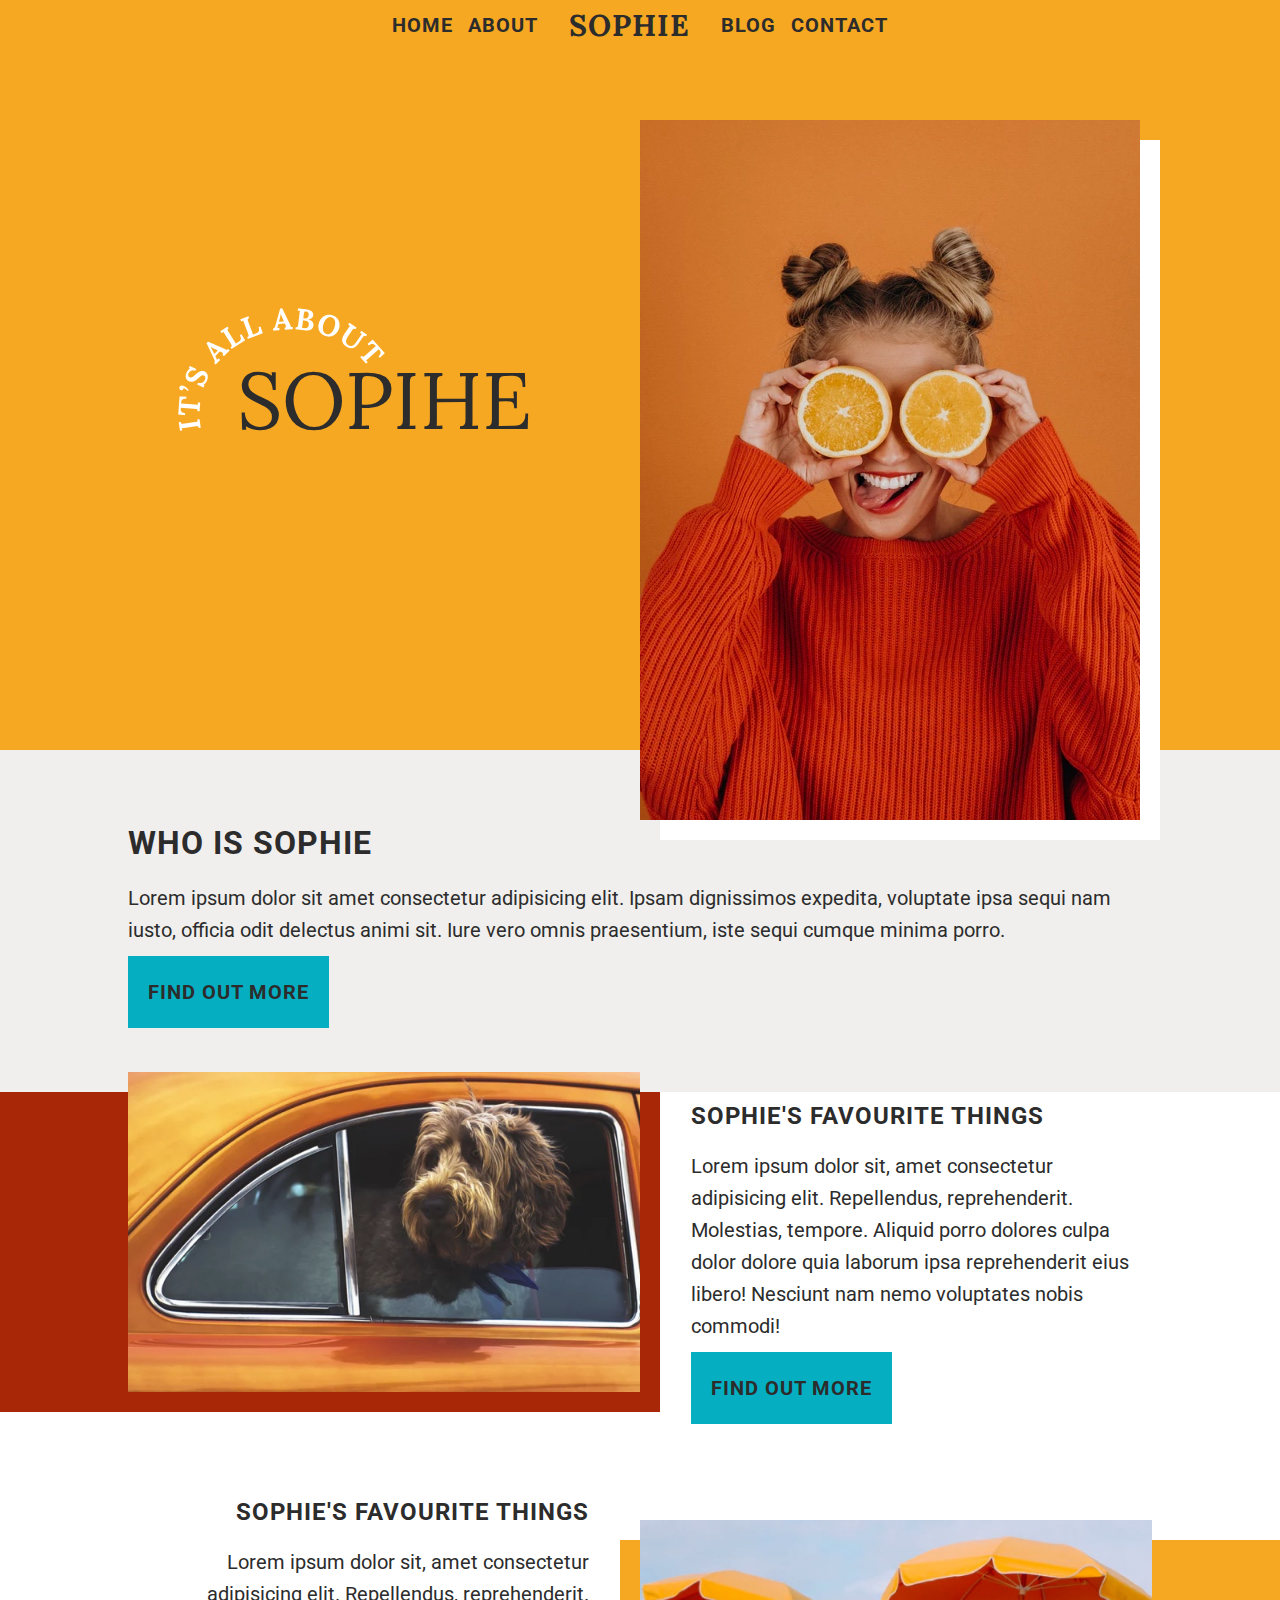
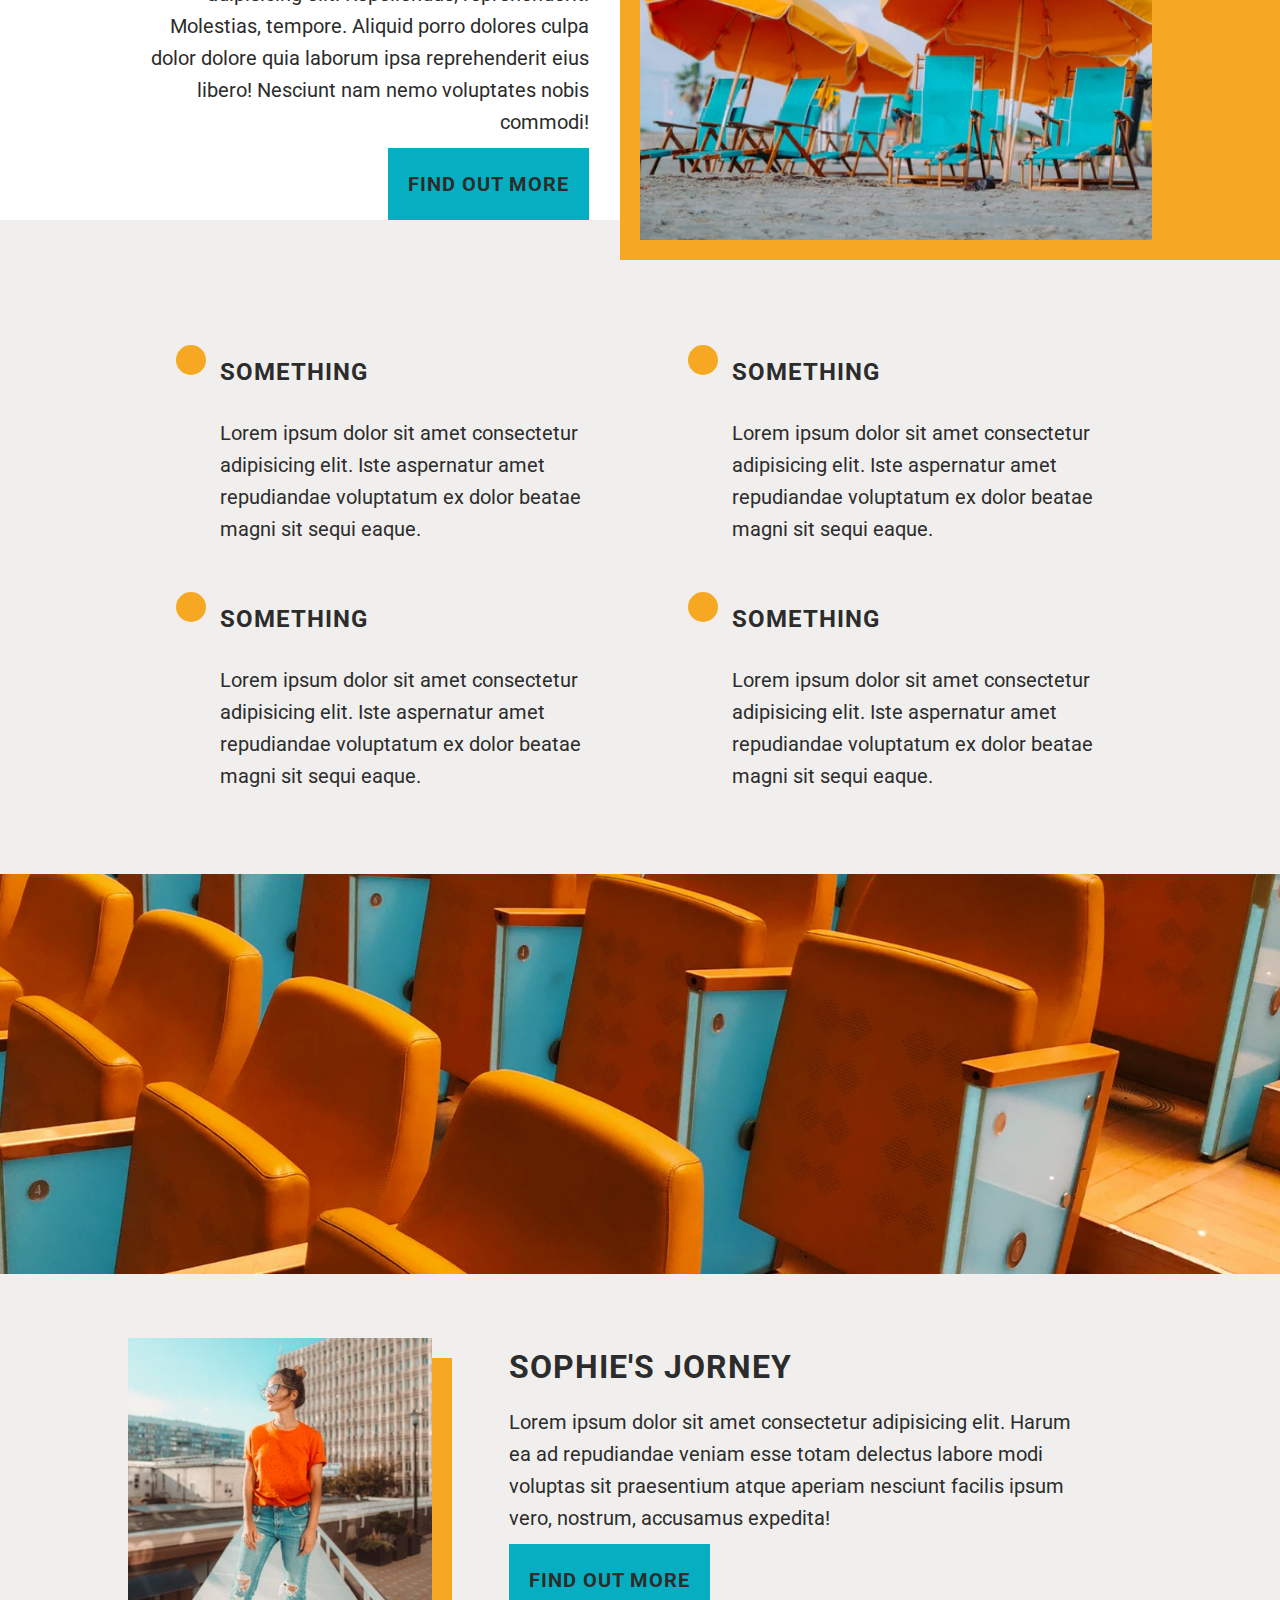
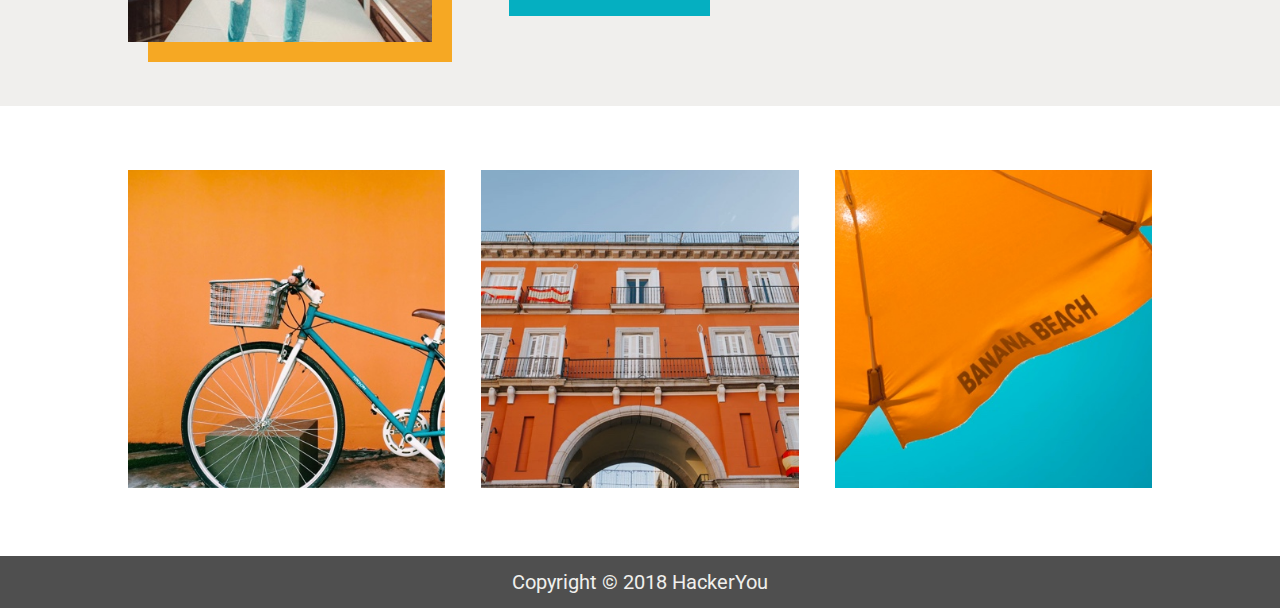
==== commit 7d008890: "finished desktopn" ====
--- a/index.html
+++ b/index.html
@@ -18,29 +18,30 @@
 
   <main>
     
+    <!-- navigation -->
     <nav class="nav">
       
       <ul class="nav__ul">
         <li>
-          <a href="" class="nav__ul__a">home</a>
-        </li>
-        <li>
-          <a href="" class="nav__ul__a">about</a>
-        </li>
-        <li>
-          <a href="" class="nav__ul__a nav__ul__a--mainLogo">sophie</a>
-        </li>
-        <li>
-          <a href="" class="nav__ul__a">blog</a>
-        </li>
-        <li>
-          <a href="" class="nav__ul__a">contact</a>
+          <a href="index.html" class="nav__ul__a">home</a>
+        </li>
+        <li>
+          <a href="#about" class="nav__ul__a">about</a>
+        </li>
+        <li>
+          <a href="index.html" class="nav__ul__a nav__ul__a--mainLogo">sophie</a>
+        </li>
+        <li>
+          <a href="blog.html" class="nav__ul__a">blog</a>
+        </li>
+        <li>
+          <a href="contact.html" class="nav__ul__a">contact</a>
         </li>
       </ul>
 
     </nav>
 
-
+    <!-- section 1 -->
     <section class="section1">
       
       <div class="wrapper section1__wrapper">
@@ -54,7 +55,7 @@
             </figure>
           </h1>
         </div>
-        
+
         <!-- main image on right side -->
         <figure class="section1__wrapper__figure">
           <img src="assets/home-image-1.jpg" alt=""
@@ -64,49 +65,54 @@
       </div>
     </section>
 
-    <section class="section2">
+    <!-- section 2 -->
+    <section class="section2" id="about">
+
       <div class="wrapper section2__wrapper">
 
-        <h2>who is sophie</h2>
-
-        <p>Lorem ipsum dolor sit amet consectetur adipisicing elit. Ipsam dignissimos expedita, voluptate ipsa sequi nam iusto, officia odit delectus animi sit. Iure vero omnis praesentium, iste sequi cumque minima porro.</p>
+        <h3 class="h3">who is sophie</h3>
+
+        <p class="lorem">Lorem ipsum dolor sit amet consectetur adipisicing elit. Ipsam dignissimos expedita, voluptate ipsa sequi nam iusto, officia odit delectus animi sit. Iure vero omnis praesentium, iste sequi cumque minima porro.</p>
 
         <a href="" class="button">find out more</a>
 
       </div>
-    </section>
-
+
+    </section>
+
+    <!-- section 3 -->
     <section class="section3">
 
-      <div class="wrapper">
-        
-        <figure>
-          <img src="assets/home-image-2.jpg" alt="">
-        </figure>
-        
-        <div class="text">
-
-          <h2>sophie's favourite things</h2>
-
-          <p>Lorem ipsum dolor sit, amet consectetur adipisicing elit. Repellendus, reprehenderit. Molestias, tempore. Aliquid porro dolores culpa dolor dolore quia laborum ipsa reprehenderit eius libero! Nesciunt nam nemo voluptates nobis commodi!</p>
+      <div class="wrapper section3__wrapper">
+        
+        <figure class="section3__wrapper__figure">
+          <img class="section3__wrapper__figure__image" src="assets/home-image-2.jpg" alt="cute doge">
+        </figure>
+        
+        <div class="section3__wrapper__text">
+
+          <h4 class="h4">sophie's favourite things</h4>
+
+          <p class="lorem">Lorem ipsum dolor sit, amet consectetur adipisicing elit. Repellendus, reprehenderit. Molestias, tempore. Aliquid porro dolores culpa dolor dolore quia laborum ipsa reprehenderit eius libero! Nesciunt nam nemo voluptates nobis commodi!</p>
 
           <a href="" class="button">find out more</a>
 
         </div>
 
       </div>
-
-    </section>
-
+    
+    </section>
+    
+    <!-- section 4-->
     <section class="section4">
     
-      <div class="wrapper">
-    
-        <div class="text">
-    
-          <h2>sophie's favourite things</h2>
-    
-          <p>Lorem ipsum dolor sit, amet consectetur adipisicing elit. Repellendus, reprehenderit. Molestias, tempore.
+      <div class="wrapper section4__wrapper">
+    
+        <div class="section4__wrapper__text">
+    
+          <h4 class="h4">sophie's favourite things</h4>
+    
+          <p class="lorem">Lorem ipsum dolor sit, amet consectetur adipisicing elit. Repellendus, reprehenderit. Molestias, tempore.
             Aliquid porro dolores culpa dolor dolore quia laborum ipsa reprehenderit eius libero! Nesciunt nam nemo
             voluptates nobis commodi!</p>
     
@@ -114,93 +120,91 @@
     
         </div>
 
-        <figure>
-          <img src="assets/home-image-3.jpg" alt="">
-        </figure>
-    
-    
-      </div>
-    
-    </section>
-
+        <figure class="section4__wrapper__figure">
+          <img src="assets/home-image-3.jpg" alt="beach umbrellas" class="section4__wrapper__figure__image">
+        </figure>
+
+      </div>
+    
+    </section>
+
+    <!-- section 5 -->
     <section class="section5">
 
-      <div class="wrapper">
-
-        <div class="text-box">
-
-          <h2>
-            <i class="fas fa-image"></i>
-            something
-          </h2>
-
-          <p>Lorem ipsum dolor sit amet consectetur adipisicing elit. Iste aspernatur amet repudiandae voluptatum ex dolor beatae magni sit sequi eaque.</p>
-
-        </div>
-
-        <div class="text-box">
-        
-          <h2>
-            <i class="fas fa-user"></i>
-            something
-          </h2>
-        
-          <p>Lorem ipsum dolor sit amet consectetur adipisicing elit. Iste aspernatur amet repudiandae voluptatum ex dolor
+      <div class="wrapper section5__wrapper">
+
+        <div class="section5__wrapper__text">
+
+          <i class="fas fa-image section5__wrapper__text__i"></i>
+
+          <h4 class="h4 section5__wrapper__text__h3">something</h4>
+
+          <p class="lorem section5__wrapper__text__lorem">Lorem ipsum dolor sit amet consectetur adipisicing elit. Iste aspernatur amet repudiandae voluptatum ex dolor beatae magni sit sequi eaque.</p>
+
+        </div>
+
+        <div class="section5__wrapper__text">
+        
+          <i class="fas fa-user section5__wrapper__text__i"></i>
+
+          <h4 class="h4 section5__wrapper__text__h3">something</h4>
+        
+          <p class="lorem section5__wrapper__text__lorem">Lorem ipsum dolor sit amet consectetur adipisicing elit. Iste aspernatur amet repudiandae voluptatum ex dolor
             beatae magni sit sequi eaque.</p>
         
         </div>
 
-        <div class="text-box">
-        
-          <h2>
-            <i class="fas fa-desktop"></i>
-            something
-          </h2>
-        
-          <p>Lorem ipsum dolor sit amet consectetur adipisicing elit. Iste aspernatur amet repudiandae voluptatum ex dolor
+        <div class="section5__wrapper__text">
+        
+          <i class="fas fa-desktop section5__wrapper__text__i"></i>
+
+          <h4 class="h4 section5__wrapper__text__h3">something</h4>
+        
+          <p class="lorem
+          section5__wrapper__text__lorem">Lorem ipsum dolor sit amet consectetur adipisicing elit. Iste aspernatur amet repudiandae voluptatum ex dolor
             beatae magni sit sequi eaque.</p>
         
         </div>
 
-        <div class="text-box">
-        
-          <h2>
-            <i class="fas fa-phone"></i>
-            something
-          </h2>
-        
-          <p>Lorem ipsum dolor sit amet consectetur adipisicing elit. Iste aspernatur amet repudiandae voluptatum ex dolor
+        <div class="section5__wrapper__text">
+        
+          <i class="fas fa-phone section5__wrapper__text__i"></i>
+
+          <h4 class=" h4 section5__wrapper__text__h3">something</h4>
+        
+          <p class="lorem
+          section5__wrapper__text__lorem">Lorem ipsum dolor sit amet consectetur adipisicing elit. Iste aspernatur amet repudiandae voluptatum ex dolor
             beatae magni sit sequi eaque.</p>
         
         </div>
 
       </div>
 
-
-
-    </section>
-
+    </section>
+
+    <!-- section 6 -->
     <section class="section6">
 
-      <figure>
-        <img src="assets/home-image-4.jpg" alt="">
+      <figure class="section6__figure">
+        <img src="assets/home-image-4.jpg" alt="beautiful chairs" class="section6__figure__image">
       </figure>
 
     </section>
 
+    <!-- section 7 -->
     <section class="section7">
 
-      <div class="wrapper">
-
-        <figure>
-          <img src="assets/home-image-5.jpg" alt="">
-        </figure>
-        
-        <div class="text">
-
-          <h2>sophie's jorney</h2>
-
-          <p>Lorem ipsum dolor sit amet consectetur adipisicing elit. Harum ea ad repudiandae veniam esse totam delectus labore modi voluptas sit praesentium atque aperiam nesciunt facilis ipsum vero, nostrum, accusamus expedita!</p>
+      <div class="wrapper section7__wrapper">
+
+        <figure class="section7__wrapper_figure">
+          <img src="assets/home-image-5.jpg" alt="" class="section7__wrapper__figure__image">
+        </figure>
+        
+        <div class="section7__wrapper__text">
+
+          <h3 class="h3">sophie's jorney</h3>
+
+          <p class="lorem">Lorem ipsum dolor sit amet consectetur adipisicing elit. Harum ea ad repudiandae veniam esse totam delectus labore modi voluptas sit praesentium atque aperiam nesciunt facilis ipsum vero, nostrum, accusamus expedita!</p>
 
           <a href="" class="button">find out more</a>
 
@@ -210,20 +214,21 @@
 
     </section>
     
+    <!-- section 8 -->
     <section class="section8">
 
-      <div class="wrapper">
-
-        <figure>
-          <img src="assets/home-image-6.jpg" alt="">
-        </figure>
-
-        <figure>
-          <img src="assets/home-image-7.jpg" alt="">
-        </figure>
-
-        <figure>
-          <img src="assets/home-image-8.jpg" alt="">
+      <div class="wrapper section8__wrapper">
+
+        <figure class="section8__wrapper__figure">
+          <img src="assets/home-image-6.jpg" alt="" class="section8__wrapper__figure__image">
+        </figure>
+
+        <figure class="section8__wrapper__figure">
+          <img src="assets/home-image-7.jpg" alt="" class="section8__wrapper__figure__image">
+        </figure>
+
+        <figure class="section8__wrapper__figure">
+          <img src="assets/home-image-8.jpg" alt="" class="section8__wrapper__figure__image">
         </figure>
 
       </div>
@@ -232,8 +237,9 @@
 
   </main>
   
-  <footer>
-    <p>Copyright © 2018 HackerYou</p>
+  <!-- footer -->
+  <footer class="footer">
+    <p class="footer__copyright">Copyright © 2018 HackerYou</p>
   </footer>
   
 </body>
--- a/styles/main.css
+++ b/styles/main.css
@@ -1,2 +1,2 @@
-article,aside,details,figcaption,figure,footer,header,hgroup,nav,section,summary{display:block}audio,canvas,video{display:inline-block}audio:not([controls]){display:none;height:0}[hidden]{display:none}html{font-family:sans-serif;-webkit-text-size-adjust:100%;-ms-text-size-adjust:100%}a:focus{outline:thin dotted}a:active,a:hover{outline:0}h1{font-size:2em}abbr[title]{border-bottom:1px dotted}b,strong{font-weight:700}dfn{font-style:italic}mark{background:#ff0;color:#000}code,kbd,pre,samp{font-family:monospace, serif;font-size:1em}pre{white-space:pre-wrap;word-wrap:break-word}q{quotes:\201C \201D \2018 \2019}small{font-size:80%}sub,sup{font-size:75%;line-height:0;position:relative;vertical-align:baseline}sup{top:-.5em}sub{bottom:-.25em}img{border:0}svg:not(:root){overflow:hidden}fieldset{border:1px solid silver;margin:0 2px;padding:.35em .625em .75em}button,input,select,textarea{font-family:inherit;font-size:100%;margin:0}button,input{line-height:normal}button,html input[type=button],input[type=reset],input[type=submit]{-webkit-appearance:button;cursor:pointer}button[disabled],input[disabled]{cursor:default}input[type=checkbox],input[type=radio]{-webkit-box-sizing:border-box;box-sizing:border-box;padding:0}input[type=search]{-webkit-appearance:textfield;-moz-box-sizing:content-box;-webkit-box-sizing:content-box;box-sizing:content-box}input[type=search]::-webkit-search-cancel-button,input[type=search]::-webkit-search-decoration{-webkit-appearance:none}textarea{overflow:auto;vertical-align:top}table{border-collapse:collapse;border-spacing:0}body,figure{margin:0}button::-moz-focus-inner,input::-moz-focus-inner,legend{border:0;padding:0}.clearfix:after{visibility:hidden;display:block;font-size:0;content:'';clear:both;height:0}*{-moz-box-sizing:border-box;-webkit-box-sizing:border-box;box-sizing:border-box}*,figure,h1,h2,h3,h4,h5,h6,ol,ul{margin:0;padding:0}img{max-width:100%}a{text-decoration:none;color:inherit}li{list-style-type:none}.wrapper{width:80%;margin:0 auto}a,p{font-family:"Roboto", sans-serif;font-weight:400;font-size:20px;color:#2c2c2c}a.button{background:#05afc1;padding:20px;text-transform:uppercase;display:inline-block;-webkit-transition:all 0.3s;-o-transition:all 0.3s;transition:all 0.3s}a.button:hover{color:white}.nav{background:#f6a823;color:#2c2c2c;text-transform:uppercase;height:50px;display:-webkit-box;display:-ms-flexbox;display:flex;-webkit-box-align:center;-ms-flex-align:center;align-items:center}.nav__ul{width:40%;min-width:500px;margin:0 auto;display:-webkit-box;display:-ms-flexbox;display:flex;-ms-flex-pack:distribute;justify-content:space-around;-webkit-box-align:center;-ms-flex-align:center;align-items:center}.nav__ul__a{-webkit-transition:all 0.2s;-o-transition:all 0.2s;transition:all 0.2s}.nav__ul__a:hover{color:white}.nav__ul__a--mainLogo{margin:0 20px;font-family:"Lora", serif;font-weight:400;font-size:30px;color:#2c2c2c}main h2{text-transform:uppercase;padding:10px 0;font-family:"Roboto", sans-serif;font-weight:700;font-size:40px;color:#2c2c2c}main p{padding:30px 0}.section1{background:#f6a823}.section1__wrapper{height:100%;display:-webkit-box;display:-ms-flexbox;display:flex;-webkit-box-orient:horizontal;-webkit-box-direction:normal;-ms-flex-direction:row;flex-direction:row;-webkit-box-align:center;-ms-flex-align:center;align-items:center;-webkit-box-pack:center;-ms-flex-pack:center;justify-content:center}.section1__wrapper__centered{display:-webkit-box;display:-ms-flexbox;display:flex;-webkit-box-pack:center;-ms-flex-pack:center;justify-content:center;width:50%}.section1__wrapper__centered__h1{font-family:"Lora", serif;font-weight:400;font-size:70px;color:#2c2c2c;text-transform:uppercase;position:relative}.section1__wrapper__centered__h1__circle{position:absolute;top:-50%;right:20%;bottom:50%;left:-20%}.section1__wrapper__figure{width:50%}.section1__wrapper__figure__image{display:block;-webkit-box-shadow:20px 20px 0 white;box-shadow:20px 20px 0 white;-webkit-transform:translateY(10%);-ms-transform:translateY(10%);transform:translateY(10%)}.section2{padding:5% 0;background:#f0efed}.section3{padding-bottom:5%;background:white}.section3 .wrapper{display:-webkit-box;display:-ms-flexbox;display:flex;-webkit-box-pack:center;-ms-flex-pack:center;justify-content:center;-webkit-box-align:end;-ms-flex-align:end;align-items:flex-end}.section3 .wrapper figure{max-height:100%;max-width:100%;-webkit-transform:translateY(-10%);-ms-transform:translateY(-10%);transform:translateY(-10%);-webkit-box-shadow:20px 20px 0 0px #a82706, -200px 20px 0 0px #a82706;box-shadow:20px 20px 0 0px #a82706, -200px 20px 0 0px #a82706}.section3 .wrapper figure img{display:block}.section3 .wrapper .text{width:50%;display:block;-webkit-box-flex:1;-ms-flex:1 0 auto;flex:1 0 auto;padding-left:5%;text-align:left}.section4{background:white}.section4 .wrapper{display:-webkit-box;display:-ms-flexbox;display:flex;-webkit-box-pack:center;-ms-flex-pack:center;justify-content:center;-webkit-box-align:start;-ms-flex-align:start;align-items:flex-start}.section4 .wrapper figure{max-height:100%;max-width:100%;-webkit-transform:translateY(10%);-ms-transform:translateY(10%);transform:translateY(10%);-webkit-box-shadow:-20px 20px 0 0px #f6a823, 200px 20px 0 0px #f6a823;box-shadow:-20px 20px 0 0px #f6a823, 200px 20px 0 0px #f6a823}.section4 .wrapper figure img{display:block}.section4 .wrapper .text{width:50%;display:block;-webkit-box-flex:1;-ms-flex:1 0 auto;flex:1 0 auto;padding-right:5%;text-align:right}.section5{background:#f0efed}.section5 .wrapper{display:-webkit-box;display:-ms-flexbox;display:flex;-ms-flex-wrap:wrap;flex-wrap:wrap;padding-top:5%;width:75%}.section5 .wrapper .text-box{text-align:left;width:50%;padding:2.5%;-webkit-box-flex:1;-ms-flex:1 0 auto;flex:1 0 auto}.section5 .wrapper .text-box h2{position:relative}.section5 .wrapper .text-box h2 i{position:absolute;left:-15%;bottom:0;border:15px solid #f6a823;-webkit-box-shadow:inset 0px 0px 100px #f6a823;box-shadow:inset 0px 0px 100px #f6a823;border-radius:50%}.section6 figure{width:100vw;display:-webkit-box;display:-ms-flexbox;display:flex;-webkit-box-pack:center;-ms-flex-pack:center;justify-content:center}.section6 figure img{display:block}.section7{padding:5% 0;background:#f0efed}.section7 .wrapper{display:-webkit-box;display:-ms-flexbox;display:flex}.section7 .wrapper figure{width:35%;padding-right:5%}.section7 .wrapper figure img{display:block;-webkit-box-shadow:20px 20px 0 0px #f6a823;box-shadow:20px 20px 0 0px #f6a823}.section7 .wrapper .text{width:65%}.section8{padding:5% 0}.section8 .wrapper{display:-webkit-box;display:-ms-flexbox;display:flex;-webkit-box-pack:justify;-ms-flex-pack:justify;justify-content:space-between}.section8 .wrapper figure{width:30%}.section8 .wrapper figure img{display:block}html{background:#f0efed}header figure{display:-webkit-box;display:-ms-flexbox;display:flex;-webkit-box-pack:center;-ms-flex-pack:center;justify-content:center;width:100vw;position:relative}header figure img{display:block}header figure h1{font-family:"Lora", serif;font-weight:400;font-size:70px;color:#2c2c2c;text-transform:uppercase;position:absolute;bottom:-10%;left:10%}.wrapper{display:-webkit-box;display:-ms-flexbox;display:flex;-ms-flex-wrap:wrap;flex-wrap:wrap;-webkit-box-orient:horizontal;-webkit-box-direction:normal;-ms-flex-direction:row;flex-direction:row;-webkit-box-pack:justify;-ms-flex-pack:justify;justify-content:space-between;margin-top:5%}.wrapper aside,.wrapper main{display:-webkit-box;display:-ms-flexbox;display:flex;-webkit-box-orient:vertical;-webkit-box-direction:normal;-ms-flex-direction:column;flex-direction:column;-webkit-box-pack:start;-ms-flex-pack:start;justify-content:flex-start;height:100%}.wrapper main{width:67.5%}.wrapper main .main1,.wrapper main .main2,.wrapper main .main3{position:relative;margin-bottom:5%;background:white;padding:2.5%}.wrapper main .main1:after,.wrapper main .main3:after{position:absolute;top:0;bottom:0;right:0;left:0;content:"";border-bottom:10px solid #f6a823}.wrapper main .main2,.wrapper main .main3{display:-webkit-box;display:-ms-flexbox;display:flex}.wrapper main .main2 figure,.wrapper main .main3 figure{width:20%}.wrapper main .main2 .text,.wrapper main .main3 .text{width:80%;display:-webkit-box;display:-ms-flexbox;display:flex;-webkit-box-orient:vertical;-webkit-box-direction:normal;-ms-flex-direction:column;flex-direction:column;text-align:left}.wrapper aside{width:30%;background:none;padding:0}.wrapper aside .aside1,.wrapper aside .aside2{background:white;margin-bottom:5%;background:white;padding:5%}.form{display:-webkit-box;display:-ms-flexbox;display:flex;-ms-flex-wrap:wrap;flex-wrap:wrap}.form input[type=text]{width:50%;padding:12px}.form input[type=submit]{width:100%;background-color:#4CAF50;color:white;padding:12px 20px;border:none;border-radius:4px;cursor:pointer}.form input[type=submit]:hover{background-color:#45a049}footer{width:100%;display:-webkit-box;display:-ms-flexbox;display:flex;-webkit-box-pack:center;-ms-flex-pack:center;justify-content:center;background:#4f4f4f}footer p{color:#f0efed;padding:10px 0}
+article,aside,details,figcaption,figure,footer,header,hgroup,nav,section,summary{display:block}audio,canvas,video{display:inline-block}audio:not([controls]){display:none;height:0}[hidden]{display:none}html{font-family:sans-serif;-webkit-text-size-adjust:100%;-ms-text-size-adjust:100%}a:focus{outline:thin dotted}a:active,a:hover{outline:0}h1{font-size:2em}abbr[title]{border-bottom:1px dotted}b,strong{font-weight:700}dfn{font-style:italic}mark{background:#ff0;color:#000}code,kbd,pre,samp{font-family:monospace, serif;font-size:1em}pre{white-space:pre-wrap;word-wrap:break-word}q{quotes:\201C \201D \2018 \2019}small{font-size:80%}sub,sup{font-size:75%;line-height:0;position:relative;vertical-align:baseline}sup{top:-.5em}sub{bottom:-.25em}img{border:0}svg:not(:root){overflow:hidden}fieldset{border:1px solid silver;margin:0 2px;padding:.35em .625em .75em}button,input,select,textarea{font-family:inherit;font-size:100%;margin:0}button,input{line-height:normal}button,html input[type=button],input[type=reset],input[type=submit]{-webkit-appearance:button;cursor:pointer}button[disabled],input[disabled]{cursor:default}input[type=checkbox],input[type=radio]{-webkit-box-sizing:border-box;box-sizing:border-box;padding:0}input[type=search]{-webkit-appearance:textfield;-moz-box-sizing:content-box;-webkit-box-sizing:content-box;box-sizing:content-box}input[type=search]::-webkit-search-cancel-button,input[type=search]::-webkit-search-decoration{-webkit-appearance:none}textarea{overflow:auto;vertical-align:top}table{border-collapse:collapse;border-spacing:0}body,figure{margin:0}button::-moz-focus-inner,input::-moz-focus-inner,legend{border:0;padding:0}.clearfix:after{visibility:hidden;display:block;font-size:0;content:'';clear:both;height:0}*{-moz-box-sizing:border-box;-webkit-box-sizing:border-box;box-sizing:border-box}*,figure,h1,h2,h3,h4,h5,h6,ol,ul{margin:0;padding:0}img{max-width:100%}a{text-decoration:none;color:inherit}li{list-style-type:none}html{scroll-behavior:smooth}.wrapper{width:80%;margin:0 auto}a.button,p.lorem{font-family:"Roboto", sans-serif;font-weight:400;font-size:20px;color:#2c2c2c;line-height:32px;padding:10px 0}a.button{-webkit-transition:color 0.2s;-o-transition:color 0.2s;transition:color 0.2s;font-family:"Roboto", sans-serif;font-weight:700;font-size:20px;color:#2c2c2c;text-align:center;letter-spacing:1px;background:#05afc1;padding:20px;text-transform:uppercase;display:inline-block;-webkit-transition:all 0.3s;-o-transition:all 0.3s;transition:all 0.3s}a.button:hover{color:white}p.lorem-italic{font-family:"Roboto", sans-serif;font-weight:400;font-size:20px;color:#2c2c2c;font-style:italic;line-height:32px}a.blue-link{color:#05afc1}a.blue-link--bold{color:#05afc1;font-weight:700}h2.h2,h3.h3,h4.h4{text-transform:uppercase;padding:10px 0;font-family:"Roboto", sans-serif;font-weight:700;font-size:42px;color:#2c2c2c;letter-spacing:1px}h3.h3{font-family:"Roboto", sans-serif;font-weight:700;font-size:32px;color:#2c2c2c}h4.h4{font-family:"Roboto", sans-serif;font-weight:700;font-size:24px;color:#2c2c2c}.nav{background:#f6a823;color:#2c2c2c;text-transform:uppercase;height:50px;display:-webkit-box;display:-ms-flexbox;display:flex;-webkit-box-align:center;-ms-flex-align:center;align-items:center}.nav__ul{width:40%;min-width:500px;margin:0 auto;display:-webkit-box;display:-ms-flexbox;display:flex;-ms-flex-pack:distribute;justify-content:space-around;-webkit-box-align:center;-ms-flex-align:center;align-items:center}.nav__ul__a{-webkit-transition:color 0.2s;-o-transition:color 0.2s;transition:color 0.2s;font-family:"Roboto", sans-serif;font-weight:700;font-size:20px;color:#2c2c2c;text-align:center;margin:0 5px;line-height:29px;letter-spacing:1px}.nav__ul__a:hover{color:white}.nav__ul__a--mainLogo{margin:0 20px;font-family:"Lora", serif;font-weight:700;font-size:30px;color:#2c2c2c}.section1{background:#f6a823}.section1__wrapper{height:100%;display:-webkit-box;display:-ms-flexbox;display:flex;-webkit-box-orient:horizontal;-webkit-box-direction:normal;-ms-flex-direction:row;flex-direction:row;-webkit-box-align:center;-ms-flex-align:center;align-items:center;-webkit-box-pack:center;-ms-flex-pack:center;justify-content:center}.section1__wrapper__centered{display:-webkit-box;display:-ms-flexbox;display:flex;-webkit-box-pack:center;-ms-flex-pack:center;justify-content:center;width:50%}.section1__wrapper__centered__h1{font-family:"Lora", serif;font-weight:400;font-size:80px;color:#2c2c2c;text-transform:uppercase;position:relative;line-height:92px}.section1__wrapper__centered__h1__circle{position:absolute;top:-50%;right:20%;bottom:50%;left:-20%}.section1__wrapper__figure{width:50%}.section1__wrapper__figure__image{display:block;-webkit-box-shadow:20px 20px 0 white;box-shadow:20px 20px 0 white;-webkit-transform:translateY(10%);-ms-transform:translateY(10%);transform:translateY(10%)}.section2{padding:5% 0;background:#f0efed}.section3{background:white;padding-bottom:2.5%}.section3__wrapper{display:-webkit-box;display:-ms-flexbox;display:flex;-webkit-box-pack:center;-ms-flex-pack:center;justify-content:center;-webkit-box-align:end;-ms-flex-align:end;align-items:flex-end}.section3__wrapper__figure{max-height:100%;max-width:100%;-webkit-transform:translateY(-10%);-ms-transform:translateY(-10%);transform:translateY(-10%);-webkit-box-shadow:20px 20px 0 0px #a82706, -200px 20px 0 0px #a82706;box-shadow:20px 20px 0 0px #a82706, -200px 20px 0 0px #a82706}.section3__wrapper__figure__image{display:block}.section3__wrapper__text{width:50%;display:block;-webkit-box-flex:1;-ms-flex:1 0 auto;flex:1 0 auto;padding-left:5%;text-align:left}.section4{padding-top:2.5%;background:white}.section4__wrapper{display:-webkit-box;display:-ms-flexbox;display:flex;-webkit-box-pack:center;-ms-flex-pack:center;justify-content:center;-webkit-box-align:start;-ms-flex-align:start;align-items:flex-start}.section4__wrapper__figure{max-height:100%;max-width:100%;-webkit-transform:translateY(10%);-ms-transform:translateY(10%);transform:translateY(10%);-webkit-box-shadow:-20px 20px 0 0px #f6a823, 200px 20px 0 0px #f6a823;box-shadow:-20px 20px 0 0px #f6a823, 200px 20px 0 0px #f6a823}.section4__wrapper__figure__image{display:block}.section4__wrapper__text{width:50%;display:block;-webkit-box-flex:1;-ms-flex:1 0 auto;flex:1 0 auto;padding-right:5%;text-align:right}.section5{padding:5% 0 2.5% 0;background:#f0efed}.section5__wrapper{display:-webkit-box;display:-ms-flexbox;display:flex;-ms-flex-wrap:wrap;flex-wrap:wrap;padding-top:5%}.section5__wrapper__text{width:50%;display:grid;grid-template-columns:20% 80%;grid-template-rows:30% 70%;position:relative;padding:0 5% 5% 0}.section5__wrapper__text__h3{grid-column:2 / 3;grid-row:1 / 2}.section5__wrapper__text__i{position:absolute;top:-5%;right:15%;font-size:30px;text-align:center;grid-column:1 / 2;grid-row:1 / 2;border:15px solid #f6a823;-webkit-box-shadow:inset 0px 0px 100px #f6a823;box-shadow:inset 0px 0px 100px #f6a823;border-radius:50%}.section5__wrapper__text__lorem{grid-column:2 / 3;grid-row:2 / 3;font-family:"Roboto", sans-serif;font-weight:400;font-size:20px;color:#2c2c2c}.section6__figure{width:100vw;display:-webkit-box;display:-ms-flexbox;display:flex;-webkit-box-pack:center;-ms-flex-pack:center;justify-content:center}.section6__figure__image{display:block}.section7{padding:5% 0;background:#f0efed}.section7__wrapper{display:-webkit-box;display:-ms-flexbox;display:flex}.section7__wrapper__figure{width:35%;padding-right:5%}.section7__wrapper__figure__image{display:block;-webkit-box-shadow:20px 20px 0 0px #f6a823;box-shadow:20px 20px 0 0px #f6a823}.section7__wrapper__text{width:65%;padding-left:7.5%}.section8{padding:5% 0}.section8__wrapper{display:-webkit-box;display:-ms-flexbox;display:flex;-webkit-box-pack:justify;-ms-flex-pack:justify;justify-content:space-between}.section8__wrapper__figure{width:31%}.section8__wrapper__figure__img{display:block}.blog{background:#f0efed}.blog__figure{display:-webkit-box;display:-ms-flexbox;display:flex;-webkit-box-pack:center;-ms-flex-pack:center;justify-content:center;width:100vw;position:relative}.blog__figure__image{display:block}.blog__figure__h1{font-family:"Lora", serif;font-weight:700;font-size:70px;color:#2c2c2c;text-transform:uppercase;position:absolute;bottom:-10%;left:10%}.blog__wrapper{display:-webkit-box;display:-ms-flexbox;display:flex;-ms-flex-wrap:wrap;flex-wrap:wrap;-webkit-box-orient:horizontal;-webkit-box-direction:normal;-ms-flex-direction:row;flex-direction:row;-webkit-box-pack:justify;-ms-flex-pack:justify;justify-content:space-between;margin-top:5%}.blog__wrapper__aside,.blog__wrapper__main{display:-webkit-box;display:-ms-flexbox;display:flex;-webkit-box-orient:vertical;-webkit-box-direction:normal;-ms-flex-direction:column;flex-direction:column;-webkit-box-pack:start;-ms-flex-pack:start;justify-content:flex-start;height:100%}.blog__wrapper__main{width:67.5%}.blog__wrapper__main__main1,.blog__wrapper__main__main2,.blog__wrapper__main__main3{position:relative;margin-bottom:5%;background:white;padding:5%}.blog__wrapper__main__main1:after,.blog__wrapper__main__main3:after{position:absolute;bottom:0;left:0;content:"";width:100%;height:10px;-webkit-box-shadow:0 10px 0 0 #f6a823;box-shadow:0 10px 0 0 #f6a823}.blog__wrapper__main__main1,.blog__wrapper__main__main2,.blog__wrapper__main__main3{display:-webkit-box;display:-ms-flexbox;display:flex}.blog__wrapper__main__main1__figure,.blog__wrapper__main__main2__figure,.blog__wrapper__main__main3__figure{width:20%}.blog__wrapper__main__main1__text,.blog__wrapper__main__main2__text,.blog__wrapper__main__main3__text{width:80%;display:-webkit-box;display:-ms-flexbox;display:flex;-webkit-box-orient:vertical;-webkit-box-direction:normal;-ms-flex-direction:column;flex-direction:column;text-align:left}.blog__wrapper__main__main1{-webkit-box-orient:vertical;-webkit-box-direction:normal;-ms-flex-direction:column;flex-direction:column}.blog__wrapper__aside{width:30%;background:none;padding:0}.blog__wrapper__aside__aside1,.blog__wrapper__aside__aside2{background:white;margin-bottom:5%;background:white;padding:5%;display:-webkit-box;display:-ms-flexbox;display:flex;-webkit-box-orient:vertical;-webkit-box-direction:normal;-ms-flex-direction:column;flex-direction:column;-webkit-box-pack:center;-ms-flex-pack:center;justify-content:center;-webkit-box-align:center;-ms-flex-align:center;align-items:center}.blog__wrapper__aside__aside1__ul,.blog__wrapper__aside__aside2__ul{display:-webkit-box;display:-ms-flexbox;display:flex;-webkit-box-orient:vertical;-webkit-box-direction:normal;-ms-flex-direction:column;flex-direction:column;-webkit-box-align:center;-ms-flex-align:center;align-items:center;-webkit-box-pack:center;-ms-flex-pack:center;justify-content:center}.blog__wrapper__aside__aside1__ul__li,.blog__wrapper__aside__aside2__ul__li{font-family:"Roboto", sans-serif;font-weight:400;font-size:20px;color:#f6a823;line-height:normal;padding:10px;list-style-type:disc;list-style-position:inside}.blog__wrapper__aside__aside1__ul__li__span,.blog__wrapper__aside__aside2__ul__li__span{color:#2c2c2c}form{display:-webkit-box;display:-ms-flexbox;display:flex;-ms-flex-wrap:wrap;flex-wrap:wrap;-webkit-box-pack:justify;-ms-flex-pack:justify;justify-content:space-between;padding-bottom:15%}form input[type=text]{width:49%;margin-bottom:10px;padding:15px;border:none}form input[type=text].full{width:100%;padding-bottom:200px}form input:focus{outline:none}form input[type=submit]{text-transform:uppercase;width:100%;background-color:#05afc1;color:black;padding:10px;border:none;cursor:pointer;margin:5px 0}form input[type=submit]:hover{color:white}.contact{background:#f0efed}.contact__figure{display:-webkit-box;display:-ms-flexbox;display:flex;-webkit-box-pack:center;-ms-flex-pack:center;justify-content:center;width:100vw;position:relative}.contact__figure__image{display:block}.contact__figure__h1{font-family:"Lora", serif;font-weight:700;font-size:70px;color:#2c2c2c;text-transform:uppercase;position:absolute;bottom:-10%;left:10%}.contact__wrapper{display:-webkit-box;display:-ms-flexbox;display:flex;-ms-flex-wrap:wrap;flex-wrap:wrap;-webkit-box-orient:horizontal;-webkit-box-direction:normal;-ms-flex-direction:row;flex-direction:row;-webkit-box-pack:justify;-ms-flex-pack:justify;justify-content:space-between;margin-top:5%}.contact__wrapper__aside{height:100%;width:30%;background:white;padding:20px}.contact__wrapper__aside__ul{display:-webkit-box;display:-ms-flexbox;display:flex;-webkit-box-pack:start;-ms-flex-pack:start;justify-content:flex-start;padding:10px 0}.contact__wrapper__aside__ul__i{color:#f6a823;font-size:20px;padding:0 10px}.contact__wrapper__aside__info--bold,.contact__wrapper__aside__info__p{font-family:"Roboto", sans-serif;font-weight:400;font-size:20px;color:#2c2c2c;line-height:32px}.contact__wrapper__aside__info--bold{font-weight:700}.contact__wrapper__main{width:67.5%}.footer{width:100%;display:-webkit-box;display:-ms-flexbox;display:flex;-webkit-box-pack:center;-ms-flex-pack:center;justify-content:center;background:#4f4f4f}.footer__copyright{font-family:"Roboto", sans-serif;font-weight:400;font-size:20px;color:#f0efed;line-height:32px;padding:10px 0}
 /*# sourceMappingURL=main.css.map */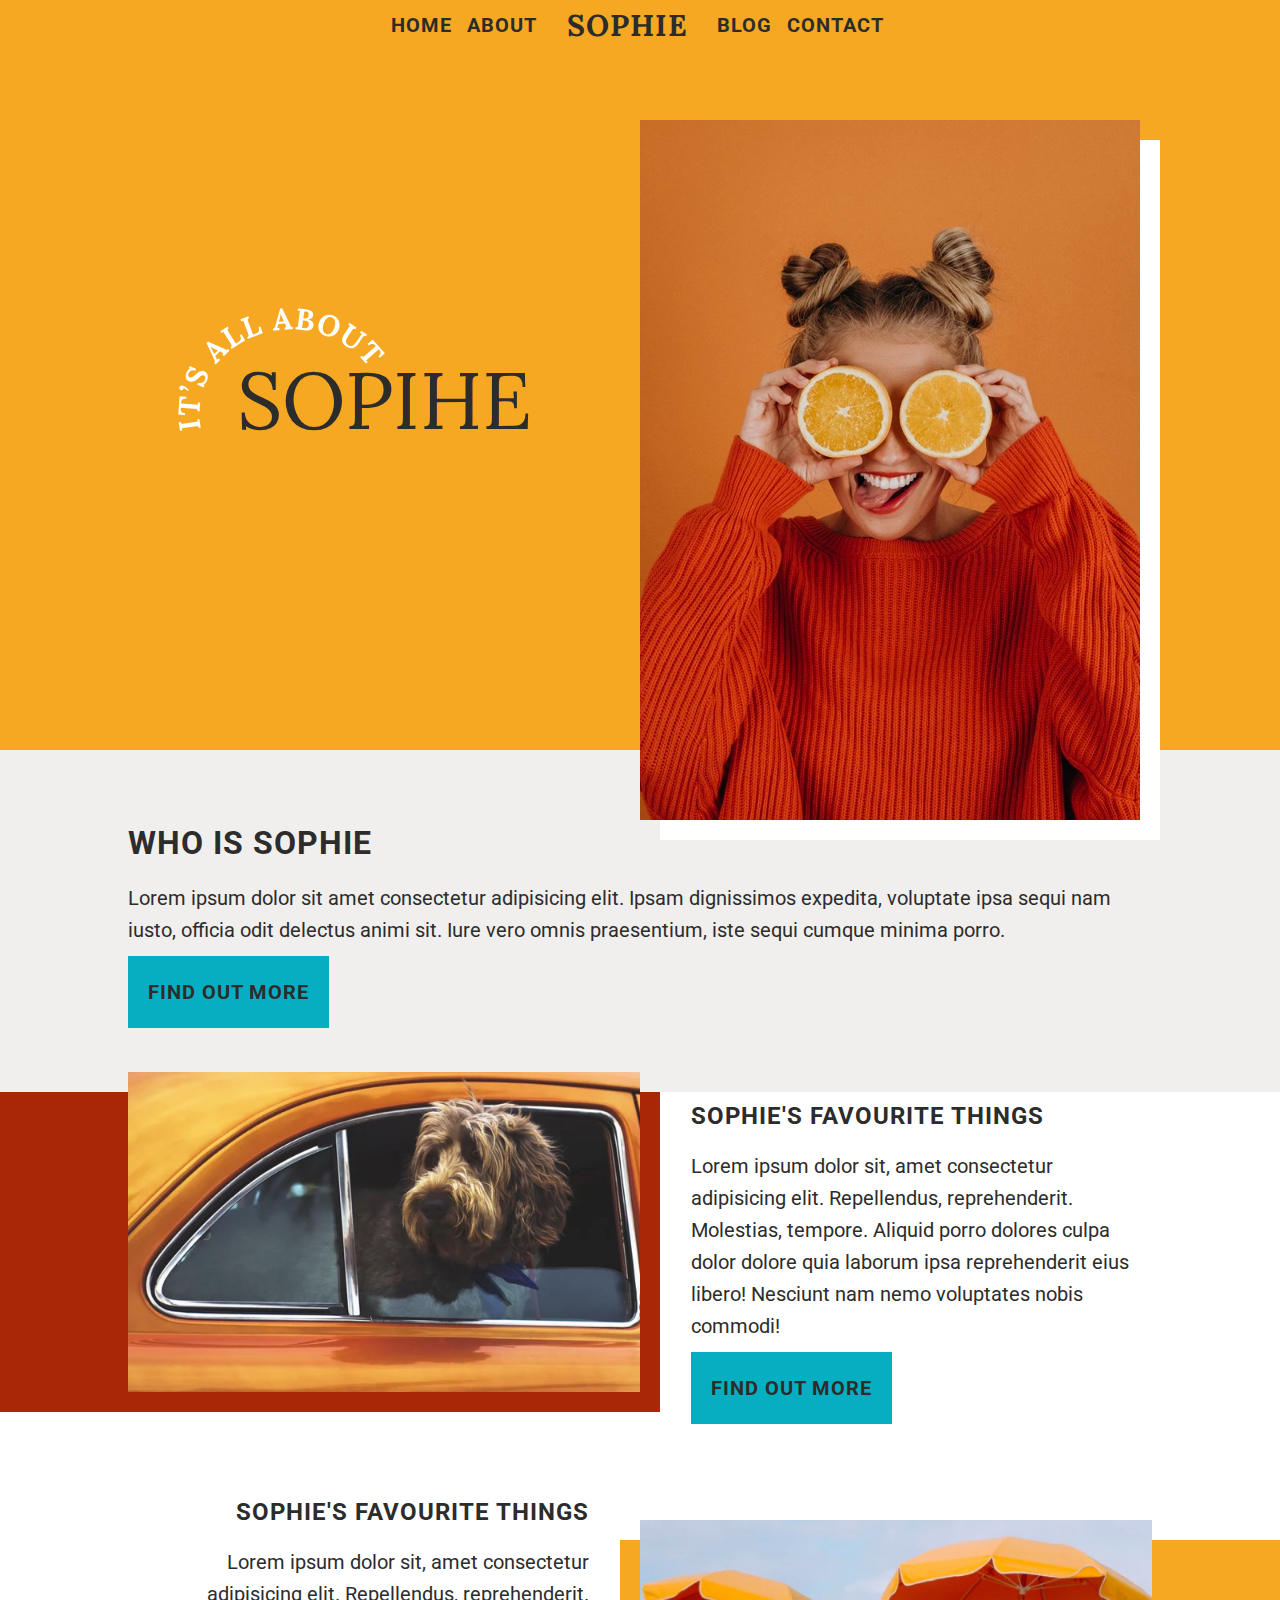
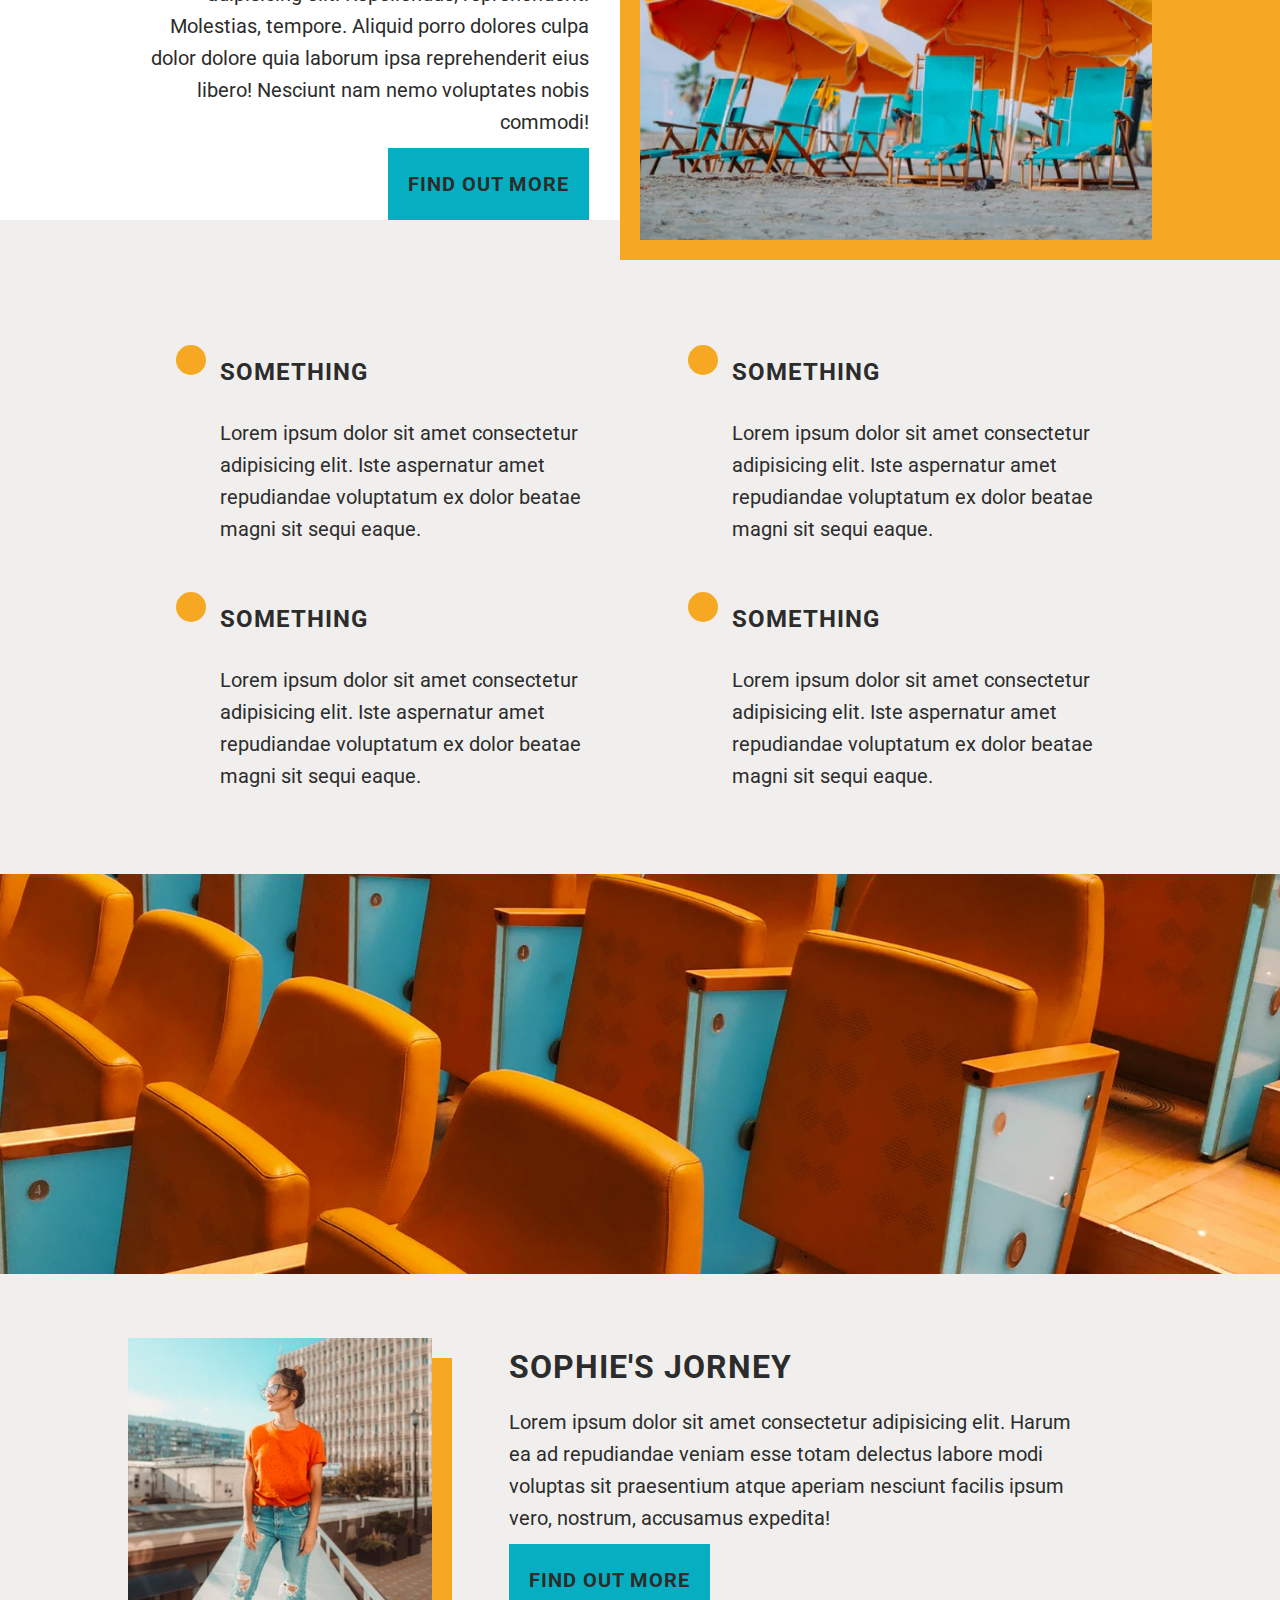
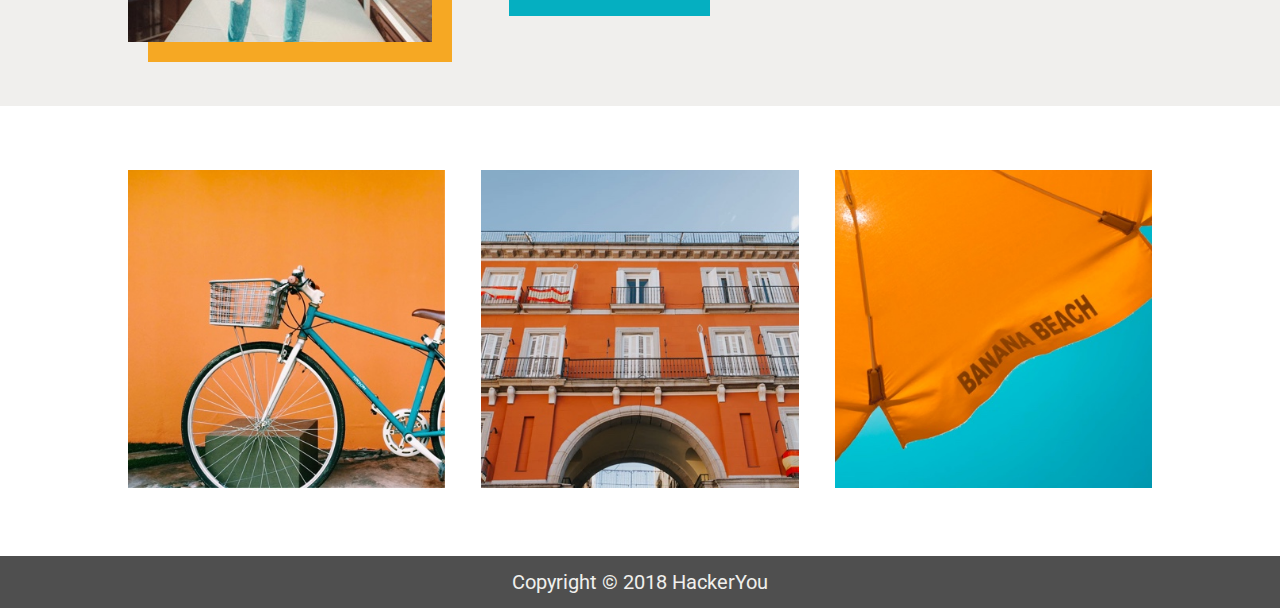
==== commit b867284b: "finished mobile" ====
--- a/index.html
+++ b/index.html
@@ -18,9 +18,8 @@
 
   <main>
     
-    <!-- navigation -->
+    <!-- desktop & tablet navigation -->
     <nav class="nav">
-      
       <ul class="nav__ul">
         <li>
           <a href="index.html" class="nav__ul__a">home</a>
@@ -37,6 +36,26 @@
         <li>
           <a href="contact.html" class="nav__ul__a">contact</a>
         </li>
+        <li>
+          <!-- hidden burger -->
+          <span onclick="openNav()" class="nav__ul__a--hidden-burger">
+            <i class="fas fa-bars"></i>
+          </span>
+        </li>
+      </ul>
+    </nav>
+
+    <!-- mobile navigation -->
+    <nav class="mobile-nav" id="mobile-nav">
+    
+      <a href="javascript:void(0)" class="mobile-nav__close-button" onclick="closeNav()">&times;</a>
+    
+      <ul class="mobile-nav__content">
+        <li><a href="index.html" class="mobile-nav__content__a">home</a></li>
+        <li><a href="#about" class="mobile-nav__content__a">about</a></li>
+        <li><a href="blog.html" class="mobile-nav__content__a">blog</a></li>
+        <li><a href="contact.html" class="mobile-nav__content__a">contact</a></li>
+
       </ul>
 
     </nav>
@@ -241,6 +260,17 @@
   <footer class="footer">
     <p class="footer__copyright">Copyright © 2018 HackerYou</p>
   </footer>
+
+  <!-- mobile nav menu js-->
+  <script>
+    function openNav() {
+      document.getElementById("mobile-nav").style.width = "100%";
+    }
+
+    function closeNav() {
+      document.getElementById("mobile-nav").style.width = "0%";
+    }
+  </script>
   
 </body>
 </html>--- a/styles/main.css
+++ b/styles/main.css
@@ -1,2 +1,2 @@
-article,aside,details,figcaption,figure,footer,header,hgroup,nav,section,summary{display:block}audio,canvas,video{display:inline-block}audio:not([controls]){display:none;height:0}[hidden]{display:none}html{font-family:sans-serif;-webkit-text-size-adjust:100%;-ms-text-size-adjust:100%}a:focus{outline:thin dotted}a:active,a:hover{outline:0}h1{font-size:2em}abbr[title]{border-bottom:1px dotted}b,strong{font-weight:700}dfn{font-style:italic}mark{background:#ff0;color:#000}code,kbd,pre,samp{font-family:monospace, serif;font-size:1em}pre{white-space:pre-wrap;word-wrap:break-word}q{quotes:\201C \201D \2018 \2019}small{font-size:80%}sub,sup{font-size:75%;line-height:0;position:relative;vertical-align:baseline}sup{top:-.5em}sub{bottom:-.25em}img{border:0}svg:not(:root){overflow:hidden}fieldset{border:1px solid silver;margin:0 2px;padding:.35em .625em .75em}button,input,select,textarea{font-family:inherit;font-size:100%;margin:0}button,input{line-height:normal}button,html input[type=button],input[type=reset],input[type=submit]{-webkit-appearance:button;cursor:pointer}button[disabled],input[disabled]{cursor:default}input[type=checkbox],input[type=radio]{-webkit-box-sizing:border-box;box-sizing:border-box;padding:0}input[type=search]{-webkit-appearance:textfield;-moz-box-sizing:content-box;-webkit-box-sizing:content-box;box-sizing:content-box}input[type=search]::-webkit-search-cancel-button,input[type=search]::-webkit-search-decoration{-webkit-appearance:none}textarea{overflow:auto;vertical-align:top}table{border-collapse:collapse;border-spacing:0}body,figure{margin:0}button::-moz-focus-inner,input::-moz-focus-inner,legend{border:0;padding:0}.clearfix:after{visibility:hidden;display:block;font-size:0;content:'';clear:both;height:0}*{-moz-box-sizing:border-box;-webkit-box-sizing:border-box;box-sizing:border-box}*,figure,h1,h2,h3,h4,h5,h6,ol,ul{margin:0;padding:0}img{max-width:100%}a{text-decoration:none;color:inherit}li{list-style-type:none}html{scroll-behavior:smooth}.wrapper{width:80%;margin:0 auto}a.button,p.lorem{font-family:"Roboto", sans-serif;font-weight:400;font-size:20px;color:#2c2c2c;line-height:32px;padding:10px 0}a.button{-webkit-transition:color 0.2s;-o-transition:color 0.2s;transition:color 0.2s;font-family:"Roboto", sans-serif;font-weight:700;font-size:20px;color:#2c2c2c;text-align:center;letter-spacing:1px;background:#05afc1;padding:20px;text-transform:uppercase;display:inline-block;-webkit-transition:all 0.3s;-o-transition:all 0.3s;transition:all 0.3s}a.button:hover{color:white}p.lorem-italic{font-family:"Roboto", sans-serif;font-weight:400;font-size:20px;color:#2c2c2c;font-style:italic;line-height:32px}a.blue-link{color:#05afc1}a.blue-link--bold{color:#05afc1;font-weight:700}h2.h2,h3.h3,h4.h4{text-transform:uppercase;padding:10px 0;font-family:"Roboto", sans-serif;font-weight:700;font-size:42px;color:#2c2c2c;letter-spacing:1px}h3.h3{font-family:"Roboto", sans-serif;font-weight:700;font-size:32px;color:#2c2c2c}h4.h4{font-family:"Roboto", sans-serif;font-weight:700;font-size:24px;color:#2c2c2c}.nav{background:#f6a823;color:#2c2c2c;text-transform:uppercase;height:50px;display:-webkit-box;display:-ms-flexbox;display:flex;-webkit-box-align:center;-ms-flex-align:center;align-items:center}.nav__ul{width:40%;min-width:500px;margin:0 auto;display:-webkit-box;display:-ms-flexbox;display:flex;-ms-flex-pack:distribute;justify-content:space-around;-webkit-box-align:center;-ms-flex-align:center;align-items:center}.nav__ul__a{-webkit-transition:color 0.2s;-o-transition:color 0.2s;transition:color 0.2s;font-family:"Roboto", sans-serif;font-weight:700;font-size:20px;color:#2c2c2c;text-align:center;margin:0 5px;line-height:29px;letter-spacing:1px}.nav__ul__a:hover{color:white}.nav__ul__a--mainLogo{margin:0 20px;font-family:"Lora", serif;font-weight:700;font-size:30px;color:#2c2c2c}.section1{background:#f6a823}.section1__wrapper{height:100%;display:-webkit-box;display:-ms-flexbox;display:flex;-webkit-box-orient:horizontal;-webkit-box-direction:normal;-ms-flex-direction:row;flex-direction:row;-webkit-box-align:center;-ms-flex-align:center;align-items:center;-webkit-box-pack:center;-ms-flex-pack:center;justify-content:center}.section1__wrapper__centered{display:-webkit-box;display:-ms-flexbox;display:flex;-webkit-box-pack:center;-ms-flex-pack:center;justify-content:center;width:50%}.section1__wrapper__centered__h1{font-family:"Lora", serif;font-weight:400;font-size:80px;color:#2c2c2c;text-transform:uppercase;position:relative;line-height:92px}.section1__wrapper__centered__h1__circle{position:absolute;top:-50%;right:20%;bottom:50%;left:-20%}.section1__wrapper__figure{width:50%}.section1__wrapper__figure__image{display:block;-webkit-box-shadow:20px 20px 0 white;box-shadow:20px 20px 0 white;-webkit-transform:translateY(10%);-ms-transform:translateY(10%);transform:translateY(10%)}.section2{padding:5% 0;background:#f0efed}.section3{background:white;padding-bottom:2.5%}.section3__wrapper{display:-webkit-box;display:-ms-flexbox;display:flex;-webkit-box-pack:center;-ms-flex-pack:center;justify-content:center;-webkit-box-align:end;-ms-flex-align:end;align-items:flex-end}.section3__wrapper__figure{max-height:100%;max-width:100%;-webkit-transform:translateY(-10%);-ms-transform:translateY(-10%);transform:translateY(-10%);-webkit-box-shadow:20px 20px 0 0px #a82706, -200px 20px 0 0px #a82706;box-shadow:20px 20px 0 0px #a82706, -200px 20px 0 0px #a82706}.section3__wrapper__figure__image{display:block}.section3__wrapper__text{width:50%;display:block;-webkit-box-flex:1;-ms-flex:1 0 auto;flex:1 0 auto;padding-left:5%;text-align:left}.section4{padding-top:2.5%;background:white}.section4__wrapper{display:-webkit-box;display:-ms-flexbox;display:flex;-webkit-box-pack:center;-ms-flex-pack:center;justify-content:center;-webkit-box-align:start;-ms-flex-align:start;align-items:flex-start}.section4__wrapper__figure{max-height:100%;max-width:100%;-webkit-transform:translateY(10%);-ms-transform:translateY(10%);transform:translateY(10%);-webkit-box-shadow:-20px 20px 0 0px #f6a823, 200px 20px 0 0px #f6a823;box-shadow:-20px 20px 0 0px #f6a823, 200px 20px 0 0px #f6a823}.section4__wrapper__figure__image{display:block}.section4__wrapper__text{width:50%;display:block;-webkit-box-flex:1;-ms-flex:1 0 auto;flex:1 0 auto;padding-right:5%;text-align:right}.section5{padding:5% 0 2.5% 0;background:#f0efed}.section5__wrapper{display:-webkit-box;display:-ms-flexbox;display:flex;-ms-flex-wrap:wrap;flex-wrap:wrap;padding-top:5%}.section5__wrapper__text{width:50%;display:grid;grid-template-columns:20% 80%;grid-template-rows:30% 70%;position:relative;padding:0 5% 5% 0}.section5__wrapper__text__h3{grid-column:2 / 3;grid-row:1 / 2}.section5__wrapper__text__i{position:absolute;top:-5%;right:15%;font-size:30px;text-align:center;grid-column:1 / 2;grid-row:1 / 2;border:15px solid #f6a823;-webkit-box-shadow:inset 0px 0px 100px #f6a823;box-shadow:inset 0px 0px 100px #f6a823;border-radius:50%}.section5__wrapper__text__lorem{grid-column:2 / 3;grid-row:2 / 3;font-family:"Roboto", sans-serif;font-weight:400;font-size:20px;color:#2c2c2c}.section6__figure{width:100vw;display:-webkit-box;display:-ms-flexbox;display:flex;-webkit-box-pack:center;-ms-flex-pack:center;justify-content:center}.section6__figure__image{display:block}.section7{padding:5% 0;background:#f0efed}.section7__wrapper{display:-webkit-box;display:-ms-flexbox;display:flex}.section7__wrapper__figure{width:35%;padding-right:5%}.section7__wrapper__figure__image{display:block;-webkit-box-shadow:20px 20px 0 0px #f6a823;box-shadow:20px 20px 0 0px #f6a823}.section7__wrapper__text{width:65%;padding-left:7.5%}.section8{padding:5% 0}.section8__wrapper{display:-webkit-box;display:-ms-flexbox;display:flex;-webkit-box-pack:justify;-ms-flex-pack:justify;justify-content:space-between}.section8__wrapper__figure{width:31%}.section8__wrapper__figure__img{display:block}.blog{background:#f0efed}.blog__figure{display:-webkit-box;display:-ms-flexbox;display:flex;-webkit-box-pack:center;-ms-flex-pack:center;justify-content:center;width:100vw;position:relative}.blog__figure__image{display:block}.blog__figure__h1{font-family:"Lora", serif;font-weight:700;font-size:70px;color:#2c2c2c;text-transform:uppercase;position:absolute;bottom:-10%;left:10%}.blog__wrapper{display:-webkit-box;display:-ms-flexbox;display:flex;-ms-flex-wrap:wrap;flex-wrap:wrap;-webkit-box-orient:horizontal;-webkit-box-direction:normal;-ms-flex-direction:row;flex-direction:row;-webkit-box-pack:justify;-ms-flex-pack:justify;justify-content:space-between;margin-top:5%}.blog__wrapper__aside,.blog__wrapper__main{display:-webkit-box;display:-ms-flexbox;display:flex;-webkit-box-orient:vertical;-webkit-box-direction:normal;-ms-flex-direction:column;flex-direction:column;-webkit-box-pack:start;-ms-flex-pack:start;justify-content:flex-start;height:100%}.blog__wrapper__main{width:67.5%}.blog__wrapper__main__main1,.blog__wrapper__main__main2,.blog__wrapper__main__main3{position:relative;margin-bottom:5%;background:white;padding:5%}.blog__wrapper__main__main1:after,.blog__wrapper__main__main3:after{position:absolute;bottom:0;left:0;content:"";width:100%;height:10px;-webkit-box-shadow:0 10px 0 0 #f6a823;box-shadow:0 10px 0 0 #f6a823}.blog__wrapper__main__main1,.blog__wrapper__main__main2,.blog__wrapper__main__main3{display:-webkit-box;display:-ms-flexbox;display:flex}.blog__wrapper__main__main1__figure,.blog__wrapper__main__main2__figure,.blog__wrapper__main__main3__figure{width:20%}.blog__wrapper__main__main1__text,.blog__wrapper__main__main2__text,.blog__wrapper__main__main3__text{width:80%;display:-webkit-box;display:-ms-flexbox;display:flex;-webkit-box-orient:vertical;-webkit-box-direction:normal;-ms-flex-direction:column;flex-direction:column;text-align:left}.blog__wrapper__main__main1{-webkit-box-orient:vertical;-webkit-box-direction:normal;-ms-flex-direction:column;flex-direction:column}.blog__wrapper__aside{width:30%;background:none;padding:0}.blog__wrapper__aside__aside1,.blog__wrapper__aside__aside2{background:white;margin-bottom:5%;background:white;padding:5%;display:-webkit-box;display:-ms-flexbox;display:flex;-webkit-box-orient:vertical;-webkit-box-direction:normal;-ms-flex-direction:column;flex-direction:column;-webkit-box-pack:center;-ms-flex-pack:center;justify-content:center;-webkit-box-align:center;-ms-flex-align:center;align-items:center}.blog__wrapper__aside__aside1__ul,.blog__wrapper__aside__aside2__ul{display:-webkit-box;display:-ms-flexbox;display:flex;-webkit-box-orient:vertical;-webkit-box-direction:normal;-ms-flex-direction:column;flex-direction:column;-webkit-box-align:center;-ms-flex-align:center;align-items:center;-webkit-box-pack:center;-ms-flex-pack:center;justify-content:center}.blog__wrapper__aside__aside1__ul__li,.blog__wrapper__aside__aside2__ul__li{font-family:"Roboto", sans-serif;font-weight:400;font-size:20px;color:#f6a823;line-height:normal;padding:10px;list-style-type:disc;list-style-position:inside}.blog__wrapper__aside__aside1__ul__li__span,.blog__wrapper__aside__aside2__ul__li__span{color:#2c2c2c}form{display:-webkit-box;display:-ms-flexbox;display:flex;-ms-flex-wrap:wrap;flex-wrap:wrap;-webkit-box-pack:justify;-ms-flex-pack:justify;justify-content:space-between;padding-bottom:15%}form input[type=text]{width:49%;margin-bottom:10px;padding:15px;border:none}form input[type=text].full{width:100%;padding-bottom:200px}form input:focus{outline:none}form input[type=submit]{text-transform:uppercase;width:100%;background-color:#05afc1;color:black;padding:10px;border:none;cursor:pointer;margin:5px 0}form input[type=submit]:hover{color:white}.contact{background:#f0efed}.contact__figure{display:-webkit-box;display:-ms-flexbox;display:flex;-webkit-box-pack:center;-ms-flex-pack:center;justify-content:center;width:100vw;position:relative}.contact__figure__image{display:block}.contact__figure__h1{font-family:"Lora", serif;font-weight:700;font-size:70px;color:#2c2c2c;text-transform:uppercase;position:absolute;bottom:-10%;left:10%}.contact__wrapper{display:-webkit-box;display:-ms-flexbox;display:flex;-ms-flex-wrap:wrap;flex-wrap:wrap;-webkit-box-orient:horizontal;-webkit-box-direction:normal;-ms-flex-direction:row;flex-direction:row;-webkit-box-pack:justify;-ms-flex-pack:justify;justify-content:space-between;margin-top:5%}.contact__wrapper__aside{height:100%;width:30%;background:white;padding:20px}.contact__wrapper__aside__ul{display:-webkit-box;display:-ms-flexbox;display:flex;-webkit-box-pack:start;-ms-flex-pack:start;justify-content:flex-start;padding:10px 0}.contact__wrapper__aside__ul__i{color:#f6a823;font-size:20px;padding:0 10px}.contact__wrapper__aside__info--bold,.contact__wrapper__aside__info__p{font-family:"Roboto", sans-serif;font-weight:400;font-size:20px;color:#2c2c2c;line-height:32px}.contact__wrapper__aside__info--bold{font-weight:700}.contact__wrapper__main{width:67.5%}.footer{width:100%;display:-webkit-box;display:-ms-flexbox;display:flex;-webkit-box-pack:center;-ms-flex-pack:center;justify-content:center;background:#4f4f4f}.footer__copyright{font-family:"Roboto", sans-serif;font-weight:400;font-size:20px;color:#f0efed;line-height:32px;padding:10px 0}
+article,aside,details,figcaption,figure,footer,header,hgroup,nav,section,summary{display:block}audio,canvas,video{display:inline-block}audio:not([controls]){display:none;height:0}[hidden]{display:none}html{font-family:sans-serif;-webkit-text-size-adjust:100%;-ms-text-size-adjust:100%}a:focus{outline:thin dotted}a:active,a:hover{outline:0}h1{font-size:2em}abbr[title]{border-bottom:1px dotted}b,strong{font-weight:700}dfn{font-style:italic}mark{background:#ff0;color:#000}code,kbd,pre,samp{font-family:monospace, serif;font-size:1em}pre{white-space:pre-wrap;word-wrap:break-word}q{quotes:\201C \201D \2018 \2019}small{font-size:80%}sub,sup{font-size:75%;line-height:0;position:relative;vertical-align:baseline}sup{top:-.5em}sub{bottom:-.25em}img{border:0}svg:not(:root){overflow:hidden}fieldset{border:1px solid silver;margin:0 2px;padding:.35em .625em .75em}button,input,select,textarea{font-family:inherit;font-size:100%;margin:0}button,input{line-height:normal}button,html input[type=button],input[type=reset],input[type=submit]{-webkit-appearance:button;cursor:pointer}button[disabled],input[disabled]{cursor:default}input[type=checkbox],input[type=radio]{-webkit-box-sizing:border-box;box-sizing:border-box;padding:0}input[type=search]{-webkit-appearance:textfield;-moz-box-sizing:content-box;-webkit-box-sizing:content-box;box-sizing:content-box}input[type=search]::-webkit-search-cancel-button,input[type=search]::-webkit-search-decoration{-webkit-appearance:none}textarea{overflow:auto;vertical-align:top}table{border-collapse:collapse;border-spacing:0}body,figure{margin:0}button::-moz-focus-inner,input::-moz-focus-inner,legend{border:0;padding:0}.clearfix:after{visibility:hidden;display:block;font-size:0;content:'';clear:both;height:0}*{-moz-box-sizing:border-box;-webkit-box-sizing:border-box;box-sizing:border-box}*,figure,h1,h2,h3,h4,h5,h6,ol,ul{margin:0;padding:0}img{max-width:100%}a{text-decoration:none;color:inherit}li{list-style-type:none}html{scroll-behavior:smooth;overflow-x:hidden}.wrapper{-webkit-transition:width 1s;-o-transition:width 1s;transition:width 1s;width:80%;margin:0 auto}@media (max-width:1035px){.wrapper{width:85%}}@media (max-width:800px){.wrapper{width:90%}}a.button,p.lorem{font-family:"Roboto", sans-serif;font-weight:400;font-size:20px;color:#2c2c2c;line-height:32px;padding:10px 0}a.button{-webkit-transition:color 0.2s;-o-transition:color 0.2s;transition:color 0.2s;font-family:"Roboto", sans-serif;font-weight:700;font-size:20px;color:#2c2c2c;text-align:center;letter-spacing:1px;background:#05afc1;padding:20px;text-transform:uppercase;display:inline-block;-webkit-transition:all 0.3s;-o-transition:all 0.3s;transition:all 0.3s}a.button:hover{color:white}p.lorem-italic{font-family:"Roboto", sans-serif;font-weight:400;font-size:20px;color:#2c2c2c;font-style:italic;line-height:32px}a.blue-link{color:#05afc1}a.blue-link--bold{color:#05afc1;font-weight:700}h2.h2,h3.h3,h4.h4{text-transform:uppercase;padding:10px 0;font-family:"Roboto", sans-serif;font-weight:700;font-size:42px;color:#2c2c2c;letter-spacing:1px}h3.h3{font-family:"Roboto", sans-serif;font-weight:700;font-size:32px;color:#2c2c2c}h4.h4{font-family:"Roboto", sans-serif;font-weight:700;font-size:24px;color:#2c2c2c}.nav{background:#f6a823;color:#2c2c2c;text-transform:uppercase;height:50px;display:-webkit-box;display:-ms-flexbox;display:flex;-webkit-box-align:center;-ms-flex-align:center;align-items:center;z-index:10}@media (max-width:800px){.nav{background:rgba(246, 168, 35, 0.666);width:100%;position:fixed;margin-bottom:50px}}.nav__ul{width:40%;min-width:500px;margin:0 auto;display:-webkit-box;display:-ms-flexbox;display:flex;-ms-flex-pack:distribute;justify-content:space-around;-webkit-box-align:center;-ms-flex-align:center;align-items:center}.nav__ul__a{-webkit-transition:color 0.3s;-o-transition:color 0.3s;transition:color 0.3s;font-family:"Roboto", sans-serif;font-weight:700;font-size:20px;color:#2c2c2c;text-align:center;margin:0 5px;line-height:29px;letter-spacing:1px}@media (max-width:800px){.nav__ul__a{display:none}}.nav__ul__a:hover{color:#f0efed}.nav__ul__a--mainLogo{margin:0 20px;font-family:"Lora", serif;font-weight:700;font-size:30px;color:#2c2c2c}@media (max-width:800px){.nav__ul__a--mainLogo{display:inline-block;position:absolute;left:5%;bottom:12.5px}}.nav__ul__a--hidden-burger{display:none;font-size:30px;line-height:1.61;cursor:pointer;-webkit-transition:color 0.3s;-o-transition:color 0.3s;transition:color 0.3s}.nav__ul__a--hidden-burger:hover{color:#f0efed}@media (max-width:800px){.nav__ul__a--hidden-burger{display:inline-block;position:absolute;right:5%;bottom:0}}.mobile-nav{z-index:1;top:0;left:0;height:100%;width:0%;position:fixed;background-color:rgba(0, 0, 0, 0.9);overflow-x:hidden;-webkit-transition:0.5s;-o-transition:0.5s;transition:0.5s;display:-webkit-box;display:-ms-flexbox;display:flex;-webkit-box-orient:vertical;-webkit-box-direction:normal;-ms-flex-direction:column;flex-direction:column;-webkit-box-pack:center;-ms-flex-pack:center;justify-content:center;-webkit-box-align:center;-ms-flex-align:center;align-items:center;padding-bottom:25%}.mobile-nav__content{text-align:center;text-transform:uppercase;position:relative;top:10%;width:100%}.mobile-nav__content__a{display:inline-block;padding:10px 0;font-size:30px;text-decoration:none;font-family:"Lora", serif;font-weight:700;font-size:40px;color:#f6a823;-webkit-transition:0.5s;-o-transition:0.5s;transition:0.5s}.mobile-nav__content__a:focus,.mobile-nav__content__a:hover{color:#f0efed}.mobile-nav__close-button{color:#f0efed;font-size:50px;position:absolute;top:10%;right:5%}.section1{background:#f6a823}@media (max-width:800px){.section1{background-image:url("../assets/home-image-1.jpg");background-size:cover;background-repeat:no-repeat}}.section1__wrapper{height:100%;display:-webkit-box;display:-ms-flexbox;display:flex;-webkit-box-orient:horizontal;-webkit-box-direction:normal;-ms-flex-direction:row;flex-direction:row;-webkit-box-align:center;-ms-flex-align:center;align-items:center;-webkit-box-pack:center;-ms-flex-pack:center;justify-content:center}.section1__wrapper__centered{display:-webkit-box;display:-ms-flexbox;display:flex;-webkit-box-pack:center;-ms-flex-pack:center;justify-content:center;width:50%}@media (max-width:800px){.section1__wrapper__centered{width:100%;min-height:50vh;-webkit-box-align:center;-ms-flex-align:center;align-items:center}}.section1__wrapper__centered__h1{font-family:"Lora", serif;font-weight:400;font-size:80px;color:#2c2c2c;text-transform:uppercase;position:relative;line-height:92px}@media (max-width:800px){.section1__wrapper__centered__h1{color:#f0efed}}.section1__wrapper__centered__h1__circle{position:absolute;top:-50%;right:20%;bottom:50%;left:-20%}.section1__wrapper__figure{width:50%}@media (max-width:800px){.section1__wrapper__figure{display:none}}.section1__wrapper__figure__image{display:block;-webkit-box-shadow:20px 20px 0 white;box-shadow:20px 20px 0 white;-webkit-transform:translateY(10%);-ms-transform:translateY(10%);transform:translateY(10%)}.section2{padding:5% 0;background:#f0efed}@media (max-width:800px){.section2{text-align:center}}.section3{background:white;padding-bottom:2.5%}@media (max-width:800px){.section3{padding:5% 0 2.5% 0}}.section3__wrapper{display:-webkit-box;display:-ms-flexbox;display:flex;-webkit-box-pack:center;-ms-flex-pack:center;justify-content:center;-webkit-box-align:end;-ms-flex-align:end;align-items:flex-end}@media (max-width:1035px){.section3__wrapper{-webkit-box-orient:vertical;-webkit-box-direction:normal;-ms-flex-direction:column;flex-direction:column;-webkit-box-align:center;-ms-flex-align:center;align-items:center}}.section3__wrapper__figure{max-height:100%;max-width:100%;-webkit-transform:translateY(-10%);-ms-transform:translateY(-10%);transform:translateY(-10%);-webkit-box-shadow:20px 20px 0 0px #a82706, -200px 20px 0 0px #a82706;box-shadow:20px 20px 0 0px #a82706, -200px 20px 0 0px #a82706}@media (max-width:1035px){.section3__wrapper__figure{-webkit-transform:none;-ms-transform:none;transform:none;-webkit-box-shadow:500px 0 0 -50px #a82706, -500px 0 0 -50px #a82706;box-shadow:500px 0 0 -50px #a82706, -500px 0 0 -50px #a82706;margin-top:5%}}@media (max-width:800px){.section3__wrapper__figure{-webkit-box-shadow:75px 0 0 -10px #a82706, -75px 0 0 -10px #a82706;box-shadow:75px 0 0 -10px #a82706, -75px 0 0 -10px #a82706}}.section3__wrapper__figure__image{display:block;-o-object-fit:cover;object-fit:cover}.section3__wrapper__text{width:50%;display:block;-webkit-box-flex:1;-ms-flex:1 0 auto;flex:1 0 auto;padding-left:5%;text-align:left}@media (max-width:1035px){.section3__wrapper__text{width:100%;text-align:center;padding:0}}.section4{padding-top:2.5%;background:white}@media (max-width:800px){.section4{padding:2.5% 0 5% 0}}.section4__wrapper{display:-webkit-box;display:-ms-flexbox;display:flex;-webkit-box-pack:center;-ms-flex-pack:center;justify-content:center;-webkit-box-align:start;-ms-flex-align:start;align-items:flex-start}@media (max-width:1035px){.section4__wrapper{-webkit-box-orient:vertical;-webkit-box-direction:reverse;-ms-flex-direction:column-reverse;flex-direction:column-reverse;-webkit-box-align:center;-ms-flex-align:center;align-items:center}}.section4__wrapper__figure{max-height:100%;max-width:100%;-webkit-transform:translateY(10%);-ms-transform:translateY(10%);transform:translateY(10%);-webkit-box-shadow:-20px 20px 0 0px #f6a823, 200px 20px 0 0px #f6a823;box-shadow:-20px 20px 0 0px #f6a823, 200px 20px 0 0px #f6a823}@media (max-width:1035px){.section4__wrapper__figure{-webkit-transform:none;-ms-transform:none;transform:none;-webkit-box-shadow:500px 0 0 -50px #a82706, -500px 0 0 -50px #a82706;box-shadow:500px 0 0 -50px #a82706, -500px 0 0 -50px #a82706}}@media (max-width:800px){.section4__wrapper__figure{-webkit-box-shadow:75px 0 0 -10px #a82706, -75px 0 0 -10px #a82706;box-shadow:75px 0 0 -10px #a82706, -75px 0 0 -10px #a82706}}.section4__wrapper__figure__image{display:block;-o-object-fit:cover;object-fit:cover}.section4__wrapper__text{width:50%;display:block;-webkit-box-flex:1;-ms-flex:1 0 auto;flex:1 0 auto;padding-right:5%;text-align:right}@media (max-width:1035px){.section4__wrapper__text{width:100%;text-align:center;padding:0 0 5% 0}}.section5{padding:5% 0 2.5% 0;background:#f0efed}.section5__wrapper{display:-webkit-box;display:-ms-flexbox;display:flex;-ms-flex-wrap:wrap;flex-wrap:wrap;padding-top:5%}.section5__wrapper__text{width:50%;display:grid;grid-template-columns:20% 80%;grid-template-rows:30% 70%;position:relative;padding:0 5% 5% 0;-webkit-transition:width 0.5s;-o-transition:width 0.5s;transition:width 0.5s}@media (max-width:800px){.section5__wrapper__text{width:100%}}.section5__wrapper__text__h3{grid-column:2 / 3;grid-row:1 / 2}.section5__wrapper__text__i{position:absolute;top:-5%;right:15%;font-size:30px;text-align:center;grid-column:1 / 2;grid-row:1 / 2;border:15px solid #f6a823;-webkit-box-shadow:inset 0px 0px 100px #f6a823;box-shadow:inset 0px 0px 100px #f6a823;border-radius:50%}.section5__wrapper__text__lorem{grid-column:2 / 3;grid-row:2 / 3;font-family:"Roboto", sans-serif;font-weight:400;font-size:20px;color:#2c2c2c}.section6__figure{display:-webkit-box;display:-ms-flexbox;display:flex;-webkit-box-pack:center;-ms-flex-pack:center;justify-content:center}.section6__figure__image{display:block;-o-object-fit:cover;object-fit:cover}.section7{padding:5% 0;background:#f0efed}.section7__wrapper{display:-webkit-box;display:-ms-flexbox;display:flex}@media (max-width:800px){.section7__wrapper{-ms-flex-wrap:wrap;flex-wrap:wrap;-webkit-box-orient:vertical;-webkit-box-direction:normal;-ms-flex-direction:column;flex-direction:column;-webkit-box-align:center;-ms-flex-align:center;align-items:center}}.section7__wrapper__figure{width:35%;padding-right:5%}.section7__wrapper__figure__image{display:block;-webkit-box-shadow:20px 20px 0 0px #f6a823;box-shadow:20px 20px 0 0px #f6a823}@media (max-width:800px){.section7__wrapper__figure__image{-webkit-box-shadow:75px 0 0 -50px #f6a823, -75px 0 0 -50px #f6a823;box-shadow:75px 0 0 -50px #f6a823, -75px 0 0 -50px #f6a823}}.section7__wrapper__text{width:65%;padding-left:7.5%}@media (max-width:800px){.section7__wrapper__text{padding:0;text-align:center}}.section8{padding:5% 0}.section8__wrapper{display:-webkit-box;display:-ms-flexbox;display:flex;-webkit-box-pack:justify;-ms-flex-pack:justify;justify-content:space-between}@media (max-width:800px){.section8__wrapper{-webkit-box-orient:vertical;-webkit-box-direction:normal;-ms-flex-direction:column;flex-direction:column;-webkit-box-align:center;-ms-flex-align:center;align-items:center;-webkit-box-pack:center;-ms-flex-pack:center;justify-content:center}}.section8__wrapper__figure{width:31%}@media (max-width:800px){.section8__wrapper__figure{width:304px;padding:2.5% 0;-webkit-box-shadow:75px 0 0 -50px #f6a823, -75px 0 0 -50px #f6a823;box-shadow:75px 0 0 -50px #f6a823, -75px 0 0 -50px #f6a823}}.section8__wrapper__figure__img{display:block}.blog{background:#f0efed}.blog__figure{display:-webkit-box;display:-ms-flexbox;display:flex;-webkit-box-pack:center;-ms-flex-pack:center;justify-content:center;width:100vw;position:relative}.blog__figure__image{display:block;-o-object-fit:cover;object-fit:cover}.blog__figure__h1{font-family:"Lora", serif;font-weight:700;font-size:70px;color:#2c2c2c;text-transform:uppercase;position:absolute;bottom:-10%;left:10%}.blog__wrapper{display:-webkit-box;display:-ms-flexbox;display:flex;-ms-flex-wrap:wrap;flex-wrap:wrap;-webkit-box-pack:justify;-ms-flex-pack:justify;justify-content:space-between;margin-top:5%}@media (max-width:1035px){.blog__wrapper{-webkit-box-orient:vertical;-webkit-box-direction:normal;-ms-flex-direction:column;flex-direction:column}}.blog__wrapper__aside,.blog__wrapper__main{display:-webkit-box;display:-ms-flexbox;display:flex;-webkit-box-orient:vertical;-webkit-box-direction:normal;-ms-flex-direction:column;flex-direction:column;height:100%}.blog__wrapper__main{width:67.5%}@media (max-width:1035px){.blog__wrapper__main{width:100%}}.blog__wrapper__main__main1,.blog__wrapper__main__main2,.blog__wrapper__main__main3{position:relative;margin-bottom:5%;background:white;padding:5%}@media (max-width:1035px){.blog__wrapper__main__main1,.blog__wrapper__main__main2,.blog__wrapper__main__main3{margin:2.5%}}@media (max-width:800px){.blog__wrapper__main__main1,.blog__wrapper__main__main2,.blog__wrapper__main__main3{margin:2.5% 0}}.blog__wrapper__main__main1:after,.blog__wrapper__main__main3:after{position:absolute;bottom:0;left:0;content:"";width:100%;height:10px;-webkit-box-shadow:0 10px 0 0 #f6a823;box-shadow:0 10px 0 0 #f6a823}.blog__wrapper__main__main1,.blog__wrapper__main__main2,.blog__wrapper__main__main3{display:-webkit-box;display:-ms-flexbox;display:flex}@media (max-width:800px){.blog__wrapper__main__main1,.blog__wrapper__main__main2,.blog__wrapper__main__main3{-webkit-box-orient:vertical;-webkit-box-direction:normal;-ms-flex-direction:column;flex-direction:column}}.blog__wrapper__main__main1__figure,.blog__wrapper__main__main2__figure,.blog__wrapper__main__main3__figure{width:20%}.blog__wrapper__main__main1__text,.blog__wrapper__main__main2__text,.blog__wrapper__main__main3__text{width:80%;display:-webkit-box;display:-ms-flexbox;display:flex;-webkit-box-orient:vertical;-webkit-box-direction:normal;-ms-flex-direction:column;flex-direction:column;text-align:left}@media (max-width:800px){.blog__wrapper__main__main1__text,.blog__wrapper__main__main2__text,.blog__wrapper__main__main3__text{width:100%}}.blog__wrapper__main__main1{-webkit-box-orient:vertical;-webkit-box-direction:normal;-ms-flex-direction:column;flex-direction:column}.blog__wrapper__aside{width:30%;background:none;padding:0;margin:0}@media (max-width:1035px){.blog__wrapper__aside{width:100%;-webkit-box-orient:horizontal;-webkit-box-direction:normal;-ms-flex-direction:row;flex-direction:row}}@media (max-width:800px){.blog__wrapper__aside{-webkit-box-orient:vertical;-webkit-box-direction:normal;-ms-flex-direction:column;flex-direction:column}}.blog__wrapper__aside__aside1,.blog__wrapper__aside__aside2{background:white;margin-bottom:5%;padding:5%;display:-webkit-box;display:-ms-flexbox;display:flex;-webkit-box-orient:vertical;-webkit-box-direction:normal;-ms-flex-direction:column;flex-direction:column;-webkit-box-pack:center;-ms-flex-pack:center;justify-content:center;-webkit-box-align:center;-ms-flex-align:center;align-items:center}@media (max-width:1035px){.blog__wrapper__aside__aside1,.blog__wrapper__aside__aside2{width:50%;background:white;margin:0 2.5%}}@media (max-width:800px){.blog__wrapper__aside__aside1,.blog__wrapper__aside__aside2{width:100%;margin:0 0 5% 0}}@media (max-width:800px){.blog__wrapper__aside__aside1__lorem,.blog__wrapper__aside__aside2__lorem{max-width:310px;text-align:center}}.blog__wrapper__aside__aside1__ul,.blog__wrapper__aside__aside2__ul{display:-webkit-box;display:-ms-flexbox;display:flex;-webkit-box-orient:vertical;-webkit-box-direction:normal;-ms-flex-direction:column;flex-direction:column;-webkit-box-align:center;-ms-flex-align:center;align-items:center;-webkit-box-pack:center;-ms-flex-pack:center;justify-content:center}.blog__wrapper__aside__aside1__ul__li,.blog__wrapper__aside__aside2__ul__li{font-family:"Roboto", sans-serif;font-weight:400;font-size:20px;color:#f6a823;line-height:normal;padding:10px;list-style-type:disc;list-style-position:inside}.blog__wrapper__aside__aside1__ul__li__span,.blog__wrapper__aside__aside2__ul__li__span{color:#2c2c2c}form{display:-webkit-box;display:-ms-flexbox;display:flex;-ms-flex-wrap:wrap;flex-wrap:wrap;-webkit-box-pack:justify;-ms-flex-pack:justify;justify-content:space-between;padding-bottom:15%}@media (max-width:1035px){form{margin:2.5%}}@media (max-width:800px){form{margin:0;margin-top:5%}}form input[type=text]{width:49%;margin-bottom:10px;padding:15px;border:none}form input[type=text].full{width:100%;padding-bottom:200px}form input:focus{outline:none}form input[type=submit]{text-transform:uppercase;width:100%;background-color:#05afc1;color:black;padding:10px;border:none;cursor:pointer;margin:5px 0}form input[type=submit]:hover{color:white}.contact{background:#f0efed}.contact__figure{display:-webkit-box;display:-ms-flexbox;display:flex;-webkit-box-pack:center;-ms-flex-pack:center;justify-content:center;width:100vw;position:relative}.contact__figure__image{display:block;-o-object-fit:cover;object-fit:cover}.contact__figure__h1{font-family:"Lora", serif;font-weight:700;font-size:70px;color:#2c2c2c;text-transform:uppercase;position:absolute;bottom:-10%;left:10%}.contact__wrapper{display:-webkit-box;display:-ms-flexbox;display:flex;-ms-flex-wrap:wrap;flex-wrap:wrap;-webkit-box-orient:horizontal;-webkit-box-direction:normal;-ms-flex-direction:row;flex-direction:row;-webkit-box-pack:justify;-ms-flex-pack:justify;justify-content:space-between;margin-top:5%}@media (max-width:1035px){.contact__wrapper{-webkit-box-orient:vertical;-webkit-box-direction:normal;-ms-flex-direction:column;flex-direction:column}}.contact__wrapper__aside{height:100%;width:30%;background:white;padding:2.5%}@media (max-width:1035px){.contact__wrapper__aside{width:95%;margin:0 5%}}@media (max-width:800px){.contact__wrapper__aside{margin:0 2.5%}}.contact__wrapper__aside__ul{display:-webkit-box;display:-ms-flexbox;display:flex;-webkit-box-pack:start;-ms-flex-pack:start;justify-content:flex-start;padding:10px 0}.contact__wrapper__aside__ul__i{color:#f6a823;font-size:20px;padding:0 10px}.contact__wrapper__aside__info--bold,.contact__wrapper__aside__info__p{font-family:"Roboto", sans-serif;font-weight:400;font-size:20px;color:#2c2c2c;line-height:32px}.contact__wrapper__aside__info--bold{font-weight:700}.contact__wrapper__main{width:67.5%}@media (max-width:1035px){.contact__wrapper__main{width:100%;margin:2.5%}}@media (max-width:800px){.contact__wrapper__main{margin:2.5%;width:95%}}.footer{width:100%;display:-webkit-box;display:-ms-flexbox;display:flex;-webkit-box-pack:center;-ms-flex-pack:center;justify-content:center;background:#4f4f4f}.footer__copyright{font-family:"Roboto", sans-serif;font-weight:400;font-size:20px;color:#f0efed;line-height:32px;padding:10px 0}
 /*# sourceMappingURL=main.css.map */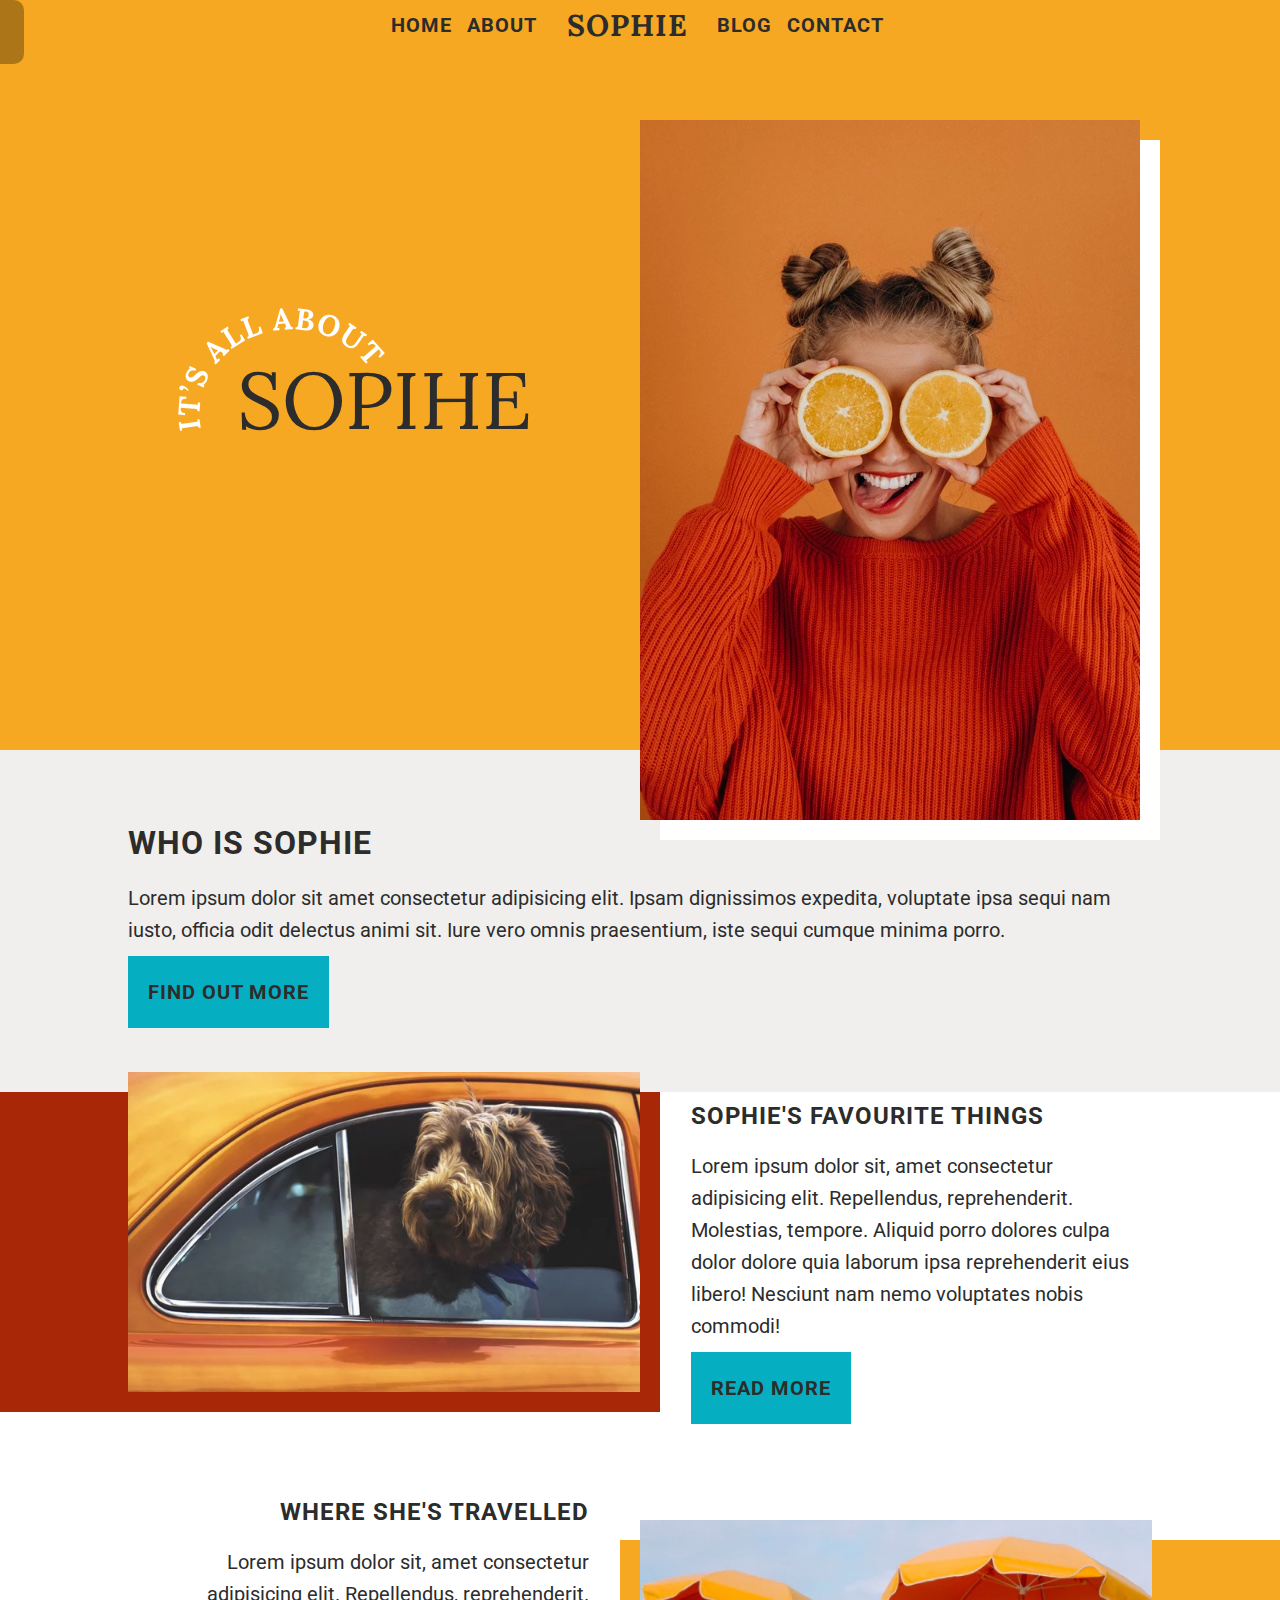
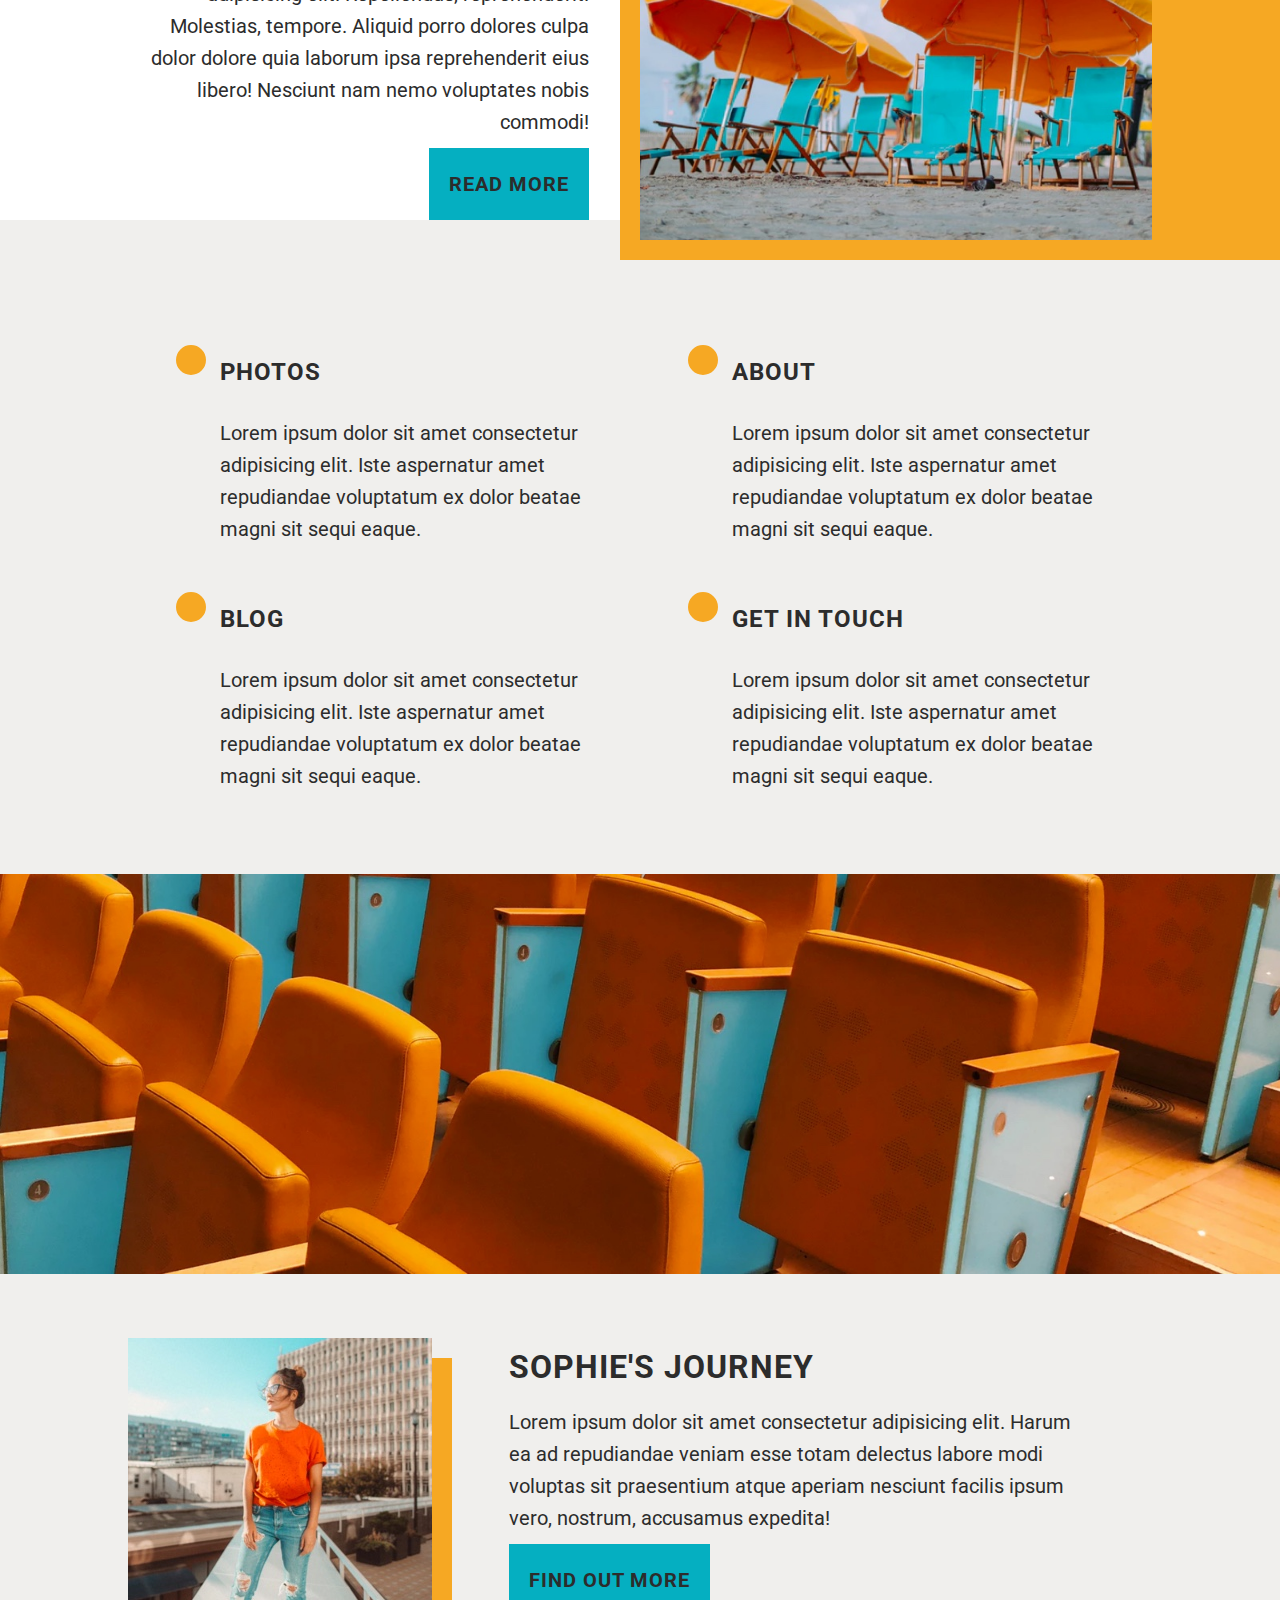
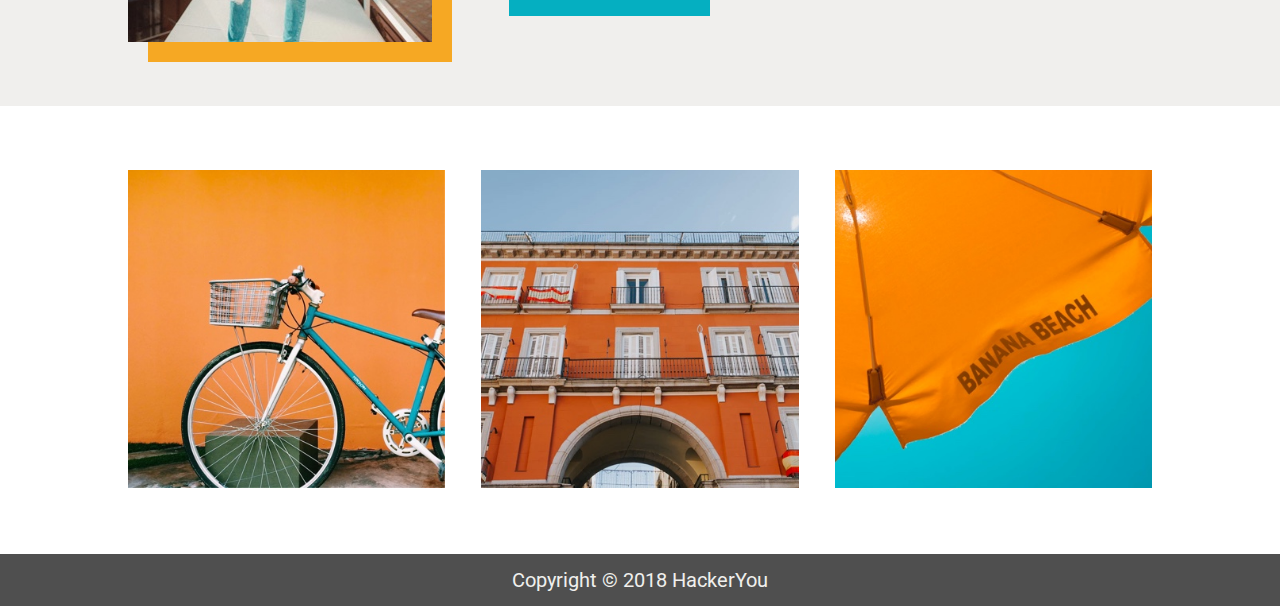
==== commit 31337919: "finished" ====
--- a/index.html
+++ b/index.html
@@ -16,6 +16,9 @@
 
 <body>
 
+  <!-- skiplink -->
+  <a href="#about" class="skip-link">skip to main content (Press Enter)</a>
+
   <main>
     
     <!-- desktop & tablet navigation -->
@@ -37,7 +40,7 @@
           <a href="contact.html" class="nav__ul__a">contact</a>
         </li>
         <li>
-          <!-- hidden burger -->
+          <!-- hidden burger for moblie navigation-->
           <span onclick="openNav()" class="nav__ul__a--hidden-burger">
             <i class="fas fa-bars"></i>
           </span>
@@ -55,7 +58,6 @@
         <li><a href="#about" class="mobile-nav__content__a">about</a></li>
         <li><a href="blog.html" class="mobile-nav__content__a">blog</a></li>
         <li><a href="contact.html" class="mobile-nav__content__a">contact</a></li>
-
       </ul>
 
     </nav>
@@ -114,7 +116,7 @@
 
           <p class="lorem">Lorem ipsum dolor sit, amet consectetur adipisicing elit. Repellendus, reprehenderit. Molestias, tempore. Aliquid porro dolores culpa dolor dolore quia laborum ipsa reprehenderit eius libero! Nesciunt nam nemo voluptates nobis commodi!</p>
 
-          <a href="" class="button">find out more</a>
+          <a href="" class="button">read more</a>
 
         </div>
 
@@ -129,13 +131,13 @@
     
         <div class="section4__wrapper__text">
     
-          <h4 class="h4">sophie's favourite things</h4>
+          <h4 class="h4">where she's travelled</h4>
     
           <p class="lorem">Lorem ipsum dolor sit, amet consectetur adipisicing elit. Repellendus, reprehenderit. Molestias, tempore.
             Aliquid porro dolores culpa dolor dolore quia laborum ipsa reprehenderit eius libero! Nesciunt nam nemo
             voluptates nobis commodi!</p>
     
-          <a href="" class="button">find out more</a>
+          <a href="" class="button">read more</a>
     
         </div>
 
@@ -156,7 +158,7 @@
 
           <i class="fas fa-image section5__wrapper__text__i"></i>
 
-          <h4 class="h4 section5__wrapper__text__h3">something</h4>
+          <h4 class="h4 section5__wrapper__text__h3">photos</h4>
 
           <p class="lorem section5__wrapper__text__lorem">Lorem ipsum dolor sit amet consectetur adipisicing elit. Iste aspernatur amet repudiandae voluptatum ex dolor beatae magni sit sequi eaque.</p>
 
@@ -166,7 +168,7 @@
         
           <i class="fas fa-user section5__wrapper__text__i"></i>
 
-          <h4 class="h4 section5__wrapper__text__h3">something</h4>
+          <h4 class="h4 section5__wrapper__text__h3">about</h4>
         
           <p class="lorem section5__wrapper__text__lorem">Lorem ipsum dolor sit amet consectetur adipisicing elit. Iste aspernatur amet repudiandae voluptatum ex dolor
             beatae magni sit sequi eaque.</p>
@@ -177,7 +179,7 @@
         
           <i class="fas fa-desktop section5__wrapper__text__i"></i>
 
-          <h4 class="h4 section5__wrapper__text__h3">something</h4>
+          <h4 class="h4 section5__wrapper__text__h3">blog</h4>
         
           <p class="lorem
           section5__wrapper__text__lorem">Lorem ipsum dolor sit amet consectetur adipisicing elit. Iste aspernatur amet repudiandae voluptatum ex dolor
@@ -189,7 +191,7 @@
         
           <i class="fas fa-phone section5__wrapper__text__i"></i>
 
-          <h4 class=" h4 section5__wrapper__text__h3">something</h4>
+          <h4 class=" h4 section5__wrapper__text__h3">get in touch</h4>
         
           <p class="lorem
           section5__wrapper__text__lorem">Lorem ipsum dolor sit amet consectetur adipisicing elit. Iste aspernatur amet repudiandae voluptatum ex dolor
@@ -221,7 +223,7 @@
         
         <div class="section7__wrapper__text">
 
-          <h3 class="h3">sophie's jorney</h3>
+          <h3 class="h3">sophie's journey</h3>
 
           <p class="lorem">Lorem ipsum dolor sit amet consectetur adipisicing elit. Harum ea ad repudiandae veniam esse totam delectus labore modi voluptas sit praesentium atque aperiam nesciunt facilis ipsum vero, nostrum, accusamus expedita!</p>
 
--- a/styles/main.css
+++ b/styles/main.css
@@ -1,2 +1,2 @@
-article,aside,details,figcaption,figure,footer,header,hgroup,nav,section,summary{display:block}audio,canvas,video{display:inline-block}audio:not([controls]){display:none;height:0}[hidden]{display:none}html{font-family:sans-serif;-webkit-text-size-adjust:100%;-ms-text-size-adjust:100%}a:focus{outline:thin dotted}a:active,a:hover{outline:0}h1{font-size:2em}abbr[title]{border-bottom:1px dotted}b,strong{font-weight:700}dfn{font-style:italic}mark{background:#ff0;color:#000}code,kbd,pre,samp{font-family:monospace, serif;font-size:1em}pre{white-space:pre-wrap;word-wrap:break-word}q{quotes:\201C \201D \2018 \2019}small{font-size:80%}sub,sup{font-size:75%;line-height:0;position:relative;vertical-align:baseline}sup{top:-.5em}sub{bottom:-.25em}img{border:0}svg:not(:root){overflow:hidden}fieldset{border:1px solid silver;margin:0 2px;padding:.35em .625em .75em}button,input,select,textarea{font-family:inherit;font-size:100%;margin:0}button,input{line-height:normal}button,html input[type=button],input[type=reset],input[type=submit]{-webkit-appearance:button;cursor:pointer}button[disabled],input[disabled]{cursor:default}input[type=checkbox],input[type=radio]{-webkit-box-sizing:border-box;box-sizing:border-box;padding:0}input[type=search]{-webkit-appearance:textfield;-moz-box-sizing:content-box;-webkit-box-sizing:content-box;box-sizing:content-box}input[type=search]::-webkit-search-cancel-button,input[type=search]::-webkit-search-decoration{-webkit-appearance:none}textarea{overflow:auto;vertical-align:top}table{border-collapse:collapse;border-spacing:0}body,figure{margin:0}button::-moz-focus-inner,input::-moz-focus-inner,legend{border:0;padding:0}.clearfix:after{visibility:hidden;display:block;font-size:0;content:'';clear:both;height:0}*{-moz-box-sizing:border-box;-webkit-box-sizing:border-box;box-sizing:border-box}*,figure,h1,h2,h3,h4,h5,h6,ol,ul{margin:0;padding:0}img{max-width:100%}a{text-decoration:none;color:inherit}li{list-style-type:none}html{scroll-behavior:smooth;overflow-x:hidden}.wrapper{-webkit-transition:width 1s;-o-transition:width 1s;transition:width 1s;width:80%;margin:0 auto}@media (max-width:1035px){.wrapper{width:85%}}@media (max-width:800px){.wrapper{width:90%}}a.button,p.lorem{font-family:"Roboto", sans-serif;font-weight:400;font-size:20px;color:#2c2c2c;line-height:32px;padding:10px 0}a.button{-webkit-transition:color 0.2s;-o-transition:color 0.2s;transition:color 0.2s;font-family:"Roboto", sans-serif;font-weight:700;font-size:20px;color:#2c2c2c;text-align:center;letter-spacing:1px;background:#05afc1;padding:20px;text-transform:uppercase;display:inline-block;-webkit-transition:all 0.3s;-o-transition:all 0.3s;transition:all 0.3s}a.button:hover{color:white}p.lorem-italic{font-family:"Roboto", sans-serif;font-weight:400;font-size:20px;color:#2c2c2c;font-style:italic;line-height:32px}a.blue-link{color:#05afc1}a.blue-link--bold{color:#05afc1;font-weight:700}h2.h2,h3.h3,h4.h4{text-transform:uppercase;padding:10px 0;font-family:"Roboto", sans-serif;font-weight:700;font-size:42px;color:#2c2c2c;letter-spacing:1px}h3.h3{font-family:"Roboto", sans-serif;font-weight:700;font-size:32px;color:#2c2c2c}h4.h4{font-family:"Roboto", sans-serif;font-weight:700;font-size:24px;color:#2c2c2c}.nav{background:#f6a823;color:#2c2c2c;text-transform:uppercase;height:50px;display:-webkit-box;display:-ms-flexbox;display:flex;-webkit-box-align:center;-ms-flex-align:center;align-items:center;z-index:10}@media (max-width:800px){.nav{background:rgba(246, 168, 35, 0.666);width:100%;position:fixed;margin-bottom:50px}}.nav__ul{width:40%;min-width:500px;margin:0 auto;display:-webkit-box;display:-ms-flexbox;display:flex;-ms-flex-pack:distribute;justify-content:space-around;-webkit-box-align:center;-ms-flex-align:center;align-items:center}.nav__ul__a{-webkit-transition:color 0.3s;-o-transition:color 0.3s;transition:color 0.3s;font-family:"Roboto", sans-serif;font-weight:700;font-size:20px;color:#2c2c2c;text-align:center;margin:0 5px;line-height:29px;letter-spacing:1px}@media (max-width:800px){.nav__ul__a{display:none}}.nav__ul__a:hover{color:#f0efed}.nav__ul__a--mainLogo{margin:0 20px;font-family:"Lora", serif;font-weight:700;font-size:30px;color:#2c2c2c}@media (max-width:800px){.nav__ul__a--mainLogo{display:inline-block;position:absolute;left:5%;bottom:12.5px}}.nav__ul__a--hidden-burger{display:none;font-size:30px;line-height:1.61;cursor:pointer;-webkit-transition:color 0.3s;-o-transition:color 0.3s;transition:color 0.3s}.nav__ul__a--hidden-burger:hover{color:#f0efed}@media (max-width:800px){.nav__ul__a--hidden-burger{display:inline-block;position:absolute;right:5%;bottom:0}}.mobile-nav{z-index:1;top:0;left:0;height:100%;width:0%;position:fixed;background-color:rgba(0, 0, 0, 0.9);overflow-x:hidden;-webkit-transition:0.5s;-o-transition:0.5s;transition:0.5s;display:-webkit-box;display:-ms-flexbox;display:flex;-webkit-box-orient:vertical;-webkit-box-direction:normal;-ms-flex-direction:column;flex-direction:column;-webkit-box-pack:center;-ms-flex-pack:center;justify-content:center;-webkit-box-align:center;-ms-flex-align:center;align-items:center;padding-bottom:25%}.mobile-nav__content{text-align:center;text-transform:uppercase;position:relative;top:10%;width:100%}.mobile-nav__content__a{display:inline-block;padding:10px 0;font-size:30px;text-decoration:none;font-family:"Lora", serif;font-weight:700;font-size:40px;color:#f6a823;-webkit-transition:0.5s;-o-transition:0.5s;transition:0.5s}.mobile-nav__content__a:focus,.mobile-nav__content__a:hover{color:#f0efed}.mobile-nav__close-button{color:#f0efed;font-size:50px;position:absolute;top:10%;right:5%}.section1{background:#f6a823}@media (max-width:800px){.section1{background-image:url("../assets/home-image-1.jpg");background-size:cover;background-repeat:no-repeat}}.section1__wrapper{height:100%;display:-webkit-box;display:-ms-flexbox;display:flex;-webkit-box-orient:horizontal;-webkit-box-direction:normal;-ms-flex-direction:row;flex-direction:row;-webkit-box-align:center;-ms-flex-align:center;align-items:center;-webkit-box-pack:center;-ms-flex-pack:center;justify-content:center}.section1__wrapper__centered{display:-webkit-box;display:-ms-flexbox;display:flex;-webkit-box-pack:center;-ms-flex-pack:center;justify-content:center;width:50%}@media (max-width:800px){.section1__wrapper__centered{width:100%;min-height:50vh;-webkit-box-align:center;-ms-flex-align:center;align-items:center}}.section1__wrapper__centered__h1{font-family:"Lora", serif;font-weight:400;font-size:80px;color:#2c2c2c;text-transform:uppercase;position:relative;line-height:92px}@media (max-width:800px){.section1__wrapper__centered__h1{color:#f0efed}}.section1__wrapper__centered__h1__circle{position:absolute;top:-50%;right:20%;bottom:50%;left:-20%}.section1__wrapper__figure{width:50%}@media (max-width:800px){.section1__wrapper__figure{display:none}}.section1__wrapper__figure__image{display:block;-webkit-box-shadow:20px 20px 0 white;box-shadow:20px 20px 0 white;-webkit-transform:translateY(10%);-ms-transform:translateY(10%);transform:translateY(10%)}.section2{padding:5% 0;background:#f0efed}@media (max-width:800px){.section2{text-align:center}}.section3{background:white;padding-bottom:2.5%}@media (max-width:800px){.section3{padding:5% 0 2.5% 0}}.section3__wrapper{display:-webkit-box;display:-ms-flexbox;display:flex;-webkit-box-pack:center;-ms-flex-pack:center;justify-content:center;-webkit-box-align:end;-ms-flex-align:end;align-items:flex-end}@media (max-width:1035px){.section3__wrapper{-webkit-box-orient:vertical;-webkit-box-direction:normal;-ms-flex-direction:column;flex-direction:column;-webkit-box-align:center;-ms-flex-align:center;align-items:center}}.section3__wrapper__figure{max-height:100%;max-width:100%;-webkit-transform:translateY(-10%);-ms-transform:translateY(-10%);transform:translateY(-10%);-webkit-box-shadow:20px 20px 0 0px #a82706, -200px 20px 0 0px #a82706;box-shadow:20px 20px 0 0px #a82706, -200px 20px 0 0px #a82706}@media (max-width:1035px){.section3__wrapper__figure{-webkit-transform:none;-ms-transform:none;transform:none;-webkit-box-shadow:500px 0 0 -50px #a82706, -500px 0 0 -50px #a82706;box-shadow:500px 0 0 -50px #a82706, -500px 0 0 -50px #a82706;margin-top:5%}}@media (max-width:800px){.section3__wrapper__figure{-webkit-box-shadow:75px 0 0 -10px #a82706, -75px 0 0 -10px #a82706;box-shadow:75px 0 0 -10px #a82706, -75px 0 0 -10px #a82706}}.section3__wrapper__figure__image{display:block;-o-object-fit:cover;object-fit:cover}.section3__wrapper__text{width:50%;display:block;-webkit-box-flex:1;-ms-flex:1 0 auto;flex:1 0 auto;padding-left:5%;text-align:left}@media (max-width:1035px){.section3__wrapper__text{width:100%;text-align:center;padding:0}}.section4{padding-top:2.5%;background:white}@media (max-width:800px){.section4{padding:2.5% 0 5% 0}}.section4__wrapper{display:-webkit-box;display:-ms-flexbox;display:flex;-webkit-box-pack:center;-ms-flex-pack:center;justify-content:center;-webkit-box-align:start;-ms-flex-align:start;align-items:flex-start}@media (max-width:1035px){.section4__wrapper{-webkit-box-orient:vertical;-webkit-box-direction:reverse;-ms-flex-direction:column-reverse;flex-direction:column-reverse;-webkit-box-align:center;-ms-flex-align:center;align-items:center}}.section4__wrapper__figure{max-height:100%;max-width:100%;-webkit-transform:translateY(10%);-ms-transform:translateY(10%);transform:translateY(10%);-webkit-box-shadow:-20px 20px 0 0px #f6a823, 200px 20px 0 0px #f6a823;box-shadow:-20px 20px 0 0px #f6a823, 200px 20px 0 0px #f6a823}@media (max-width:1035px){.section4__wrapper__figure{-webkit-transform:none;-ms-transform:none;transform:none;-webkit-box-shadow:500px 0 0 -50px #a82706, -500px 0 0 -50px #a82706;box-shadow:500px 0 0 -50px #a82706, -500px 0 0 -50px #a82706}}@media (max-width:800px){.section4__wrapper__figure{-webkit-box-shadow:75px 0 0 -10px #a82706, -75px 0 0 -10px #a82706;box-shadow:75px 0 0 -10px #a82706, -75px 0 0 -10px #a82706}}.section4__wrapper__figure__image{display:block;-o-object-fit:cover;object-fit:cover}.section4__wrapper__text{width:50%;display:block;-webkit-box-flex:1;-ms-flex:1 0 auto;flex:1 0 auto;padding-right:5%;text-align:right}@media (max-width:1035px){.section4__wrapper__text{width:100%;text-align:center;padding:0 0 5% 0}}.section5{padding:5% 0 2.5% 0;background:#f0efed}.section5__wrapper{display:-webkit-box;display:-ms-flexbox;display:flex;-ms-flex-wrap:wrap;flex-wrap:wrap;padding-top:5%}.section5__wrapper__text{width:50%;display:grid;grid-template-columns:20% 80%;grid-template-rows:30% 70%;position:relative;padding:0 5% 5% 0;-webkit-transition:width 0.5s;-o-transition:width 0.5s;transition:width 0.5s}@media (max-width:800px){.section5__wrapper__text{width:100%}}.section5__wrapper__text__h3{grid-column:2 / 3;grid-row:1 / 2}.section5__wrapper__text__i{position:absolute;top:-5%;right:15%;font-size:30px;text-align:center;grid-column:1 / 2;grid-row:1 / 2;border:15px solid #f6a823;-webkit-box-shadow:inset 0px 0px 100px #f6a823;box-shadow:inset 0px 0px 100px #f6a823;border-radius:50%}.section5__wrapper__text__lorem{grid-column:2 / 3;grid-row:2 / 3;font-family:"Roboto", sans-serif;font-weight:400;font-size:20px;color:#2c2c2c}.section6__figure{display:-webkit-box;display:-ms-flexbox;display:flex;-webkit-box-pack:center;-ms-flex-pack:center;justify-content:center}.section6__figure__image{display:block;-o-object-fit:cover;object-fit:cover}.section7{padding:5% 0;background:#f0efed}.section7__wrapper{display:-webkit-box;display:-ms-flexbox;display:flex}@media (max-width:800px){.section7__wrapper{-ms-flex-wrap:wrap;flex-wrap:wrap;-webkit-box-orient:vertical;-webkit-box-direction:normal;-ms-flex-direction:column;flex-direction:column;-webkit-box-align:center;-ms-flex-align:center;align-items:center}}.section7__wrapper__figure{width:35%;padding-right:5%}.section7__wrapper__figure__image{display:block;-webkit-box-shadow:20px 20px 0 0px #f6a823;box-shadow:20px 20px 0 0px #f6a823}@media (max-width:800px){.section7__wrapper__figure__image{-webkit-box-shadow:75px 0 0 -50px #f6a823, -75px 0 0 -50px #f6a823;box-shadow:75px 0 0 -50px #f6a823, -75px 0 0 -50px #f6a823}}.section7__wrapper__text{width:65%;padding-left:7.5%}@media (max-width:800px){.section7__wrapper__text{padding:0;text-align:center}}.section8{padding:5% 0}.section8__wrapper{display:-webkit-box;display:-ms-flexbox;display:flex;-webkit-box-pack:justify;-ms-flex-pack:justify;justify-content:space-between}@media (max-width:800px){.section8__wrapper{-webkit-box-orient:vertical;-webkit-box-direction:normal;-ms-flex-direction:column;flex-direction:column;-webkit-box-align:center;-ms-flex-align:center;align-items:center;-webkit-box-pack:center;-ms-flex-pack:center;justify-content:center}}.section8__wrapper__figure{width:31%}@media (max-width:800px){.section8__wrapper__figure{width:304px;padding:2.5% 0;-webkit-box-shadow:75px 0 0 -50px #f6a823, -75px 0 0 -50px #f6a823;box-shadow:75px 0 0 -50px #f6a823, -75px 0 0 -50px #f6a823}}.section8__wrapper__figure__img{display:block}.blog{background:#f0efed}.blog__figure{display:-webkit-box;display:-ms-flexbox;display:flex;-webkit-box-pack:center;-ms-flex-pack:center;justify-content:center;width:100vw;position:relative}.blog__figure__image{display:block;-o-object-fit:cover;object-fit:cover}.blog__figure__h1{font-family:"Lora", serif;font-weight:700;font-size:70px;color:#2c2c2c;text-transform:uppercase;position:absolute;bottom:-10%;left:10%}.blog__wrapper{display:-webkit-box;display:-ms-flexbox;display:flex;-ms-flex-wrap:wrap;flex-wrap:wrap;-webkit-box-pack:justify;-ms-flex-pack:justify;justify-content:space-between;margin-top:5%}@media (max-width:1035px){.blog__wrapper{-webkit-box-orient:vertical;-webkit-box-direction:normal;-ms-flex-direction:column;flex-direction:column}}.blog__wrapper__aside,.blog__wrapper__main{display:-webkit-box;display:-ms-flexbox;display:flex;-webkit-box-orient:vertical;-webkit-box-direction:normal;-ms-flex-direction:column;flex-direction:column;height:100%}.blog__wrapper__main{width:67.5%}@media (max-width:1035px){.blog__wrapper__main{width:100%}}.blog__wrapper__main__main1,.blog__wrapper__main__main2,.blog__wrapper__main__main3{position:relative;margin-bottom:5%;background:white;padding:5%}@media (max-width:1035px){.blog__wrapper__main__main1,.blog__wrapper__main__main2,.blog__wrapper__main__main3{margin:2.5%}}@media (max-width:800px){.blog__wrapper__main__main1,.blog__wrapper__main__main2,.blog__wrapper__main__main3{margin:2.5% 0}}.blog__wrapper__main__main1:after,.blog__wrapper__main__main3:after{position:absolute;bottom:0;left:0;content:"";width:100%;height:10px;-webkit-box-shadow:0 10px 0 0 #f6a823;box-shadow:0 10px 0 0 #f6a823}.blog__wrapper__main__main1,.blog__wrapper__main__main2,.blog__wrapper__main__main3{display:-webkit-box;display:-ms-flexbox;display:flex}@media (max-width:800px){.blog__wrapper__main__main1,.blog__wrapper__main__main2,.blog__wrapper__main__main3{-webkit-box-orient:vertical;-webkit-box-direction:normal;-ms-flex-direction:column;flex-direction:column}}.blog__wrapper__main__main1__figure,.blog__wrapper__main__main2__figure,.blog__wrapper__main__main3__figure{width:20%}.blog__wrapper__main__main1__text,.blog__wrapper__main__main2__text,.blog__wrapper__main__main3__text{width:80%;display:-webkit-box;display:-ms-flexbox;display:flex;-webkit-box-orient:vertical;-webkit-box-direction:normal;-ms-flex-direction:column;flex-direction:column;text-align:left}@media (max-width:800px){.blog__wrapper__main__main1__text,.blog__wrapper__main__main2__text,.blog__wrapper__main__main3__text{width:100%}}.blog__wrapper__main__main1{-webkit-box-orient:vertical;-webkit-box-direction:normal;-ms-flex-direction:column;flex-direction:column}.blog__wrapper__aside{width:30%;background:none;padding:0;margin:0}@media (max-width:1035px){.blog__wrapper__aside{width:100%;-webkit-box-orient:horizontal;-webkit-box-direction:normal;-ms-flex-direction:row;flex-direction:row}}@media (max-width:800px){.blog__wrapper__aside{-webkit-box-orient:vertical;-webkit-box-direction:normal;-ms-flex-direction:column;flex-direction:column}}.blog__wrapper__aside__aside1,.blog__wrapper__aside__aside2{background:white;margin-bottom:5%;padding:5%;display:-webkit-box;display:-ms-flexbox;display:flex;-webkit-box-orient:vertical;-webkit-box-direction:normal;-ms-flex-direction:column;flex-direction:column;-webkit-box-pack:center;-ms-flex-pack:center;justify-content:center;-webkit-box-align:center;-ms-flex-align:center;align-items:center}@media (max-width:1035px){.blog__wrapper__aside__aside1,.blog__wrapper__aside__aside2{width:50%;background:white;margin:0 2.5%}}@media (max-width:800px){.blog__wrapper__aside__aside1,.blog__wrapper__aside__aside2{width:100%;margin:0 0 5% 0}}@media (max-width:800px){.blog__wrapper__aside__aside1__lorem,.blog__wrapper__aside__aside2__lorem{max-width:310px;text-align:center}}.blog__wrapper__aside__aside1__ul,.blog__wrapper__aside__aside2__ul{display:-webkit-box;display:-ms-flexbox;display:flex;-webkit-box-orient:vertical;-webkit-box-direction:normal;-ms-flex-direction:column;flex-direction:column;-webkit-box-align:center;-ms-flex-align:center;align-items:center;-webkit-box-pack:center;-ms-flex-pack:center;justify-content:center}.blog__wrapper__aside__aside1__ul__li,.blog__wrapper__aside__aside2__ul__li{font-family:"Roboto", sans-serif;font-weight:400;font-size:20px;color:#f6a823;line-height:normal;padding:10px;list-style-type:disc;list-style-position:inside}.blog__wrapper__aside__aside1__ul__li__span,.blog__wrapper__aside__aside2__ul__li__span{color:#2c2c2c}form{display:-webkit-box;display:-ms-flexbox;display:flex;-ms-flex-wrap:wrap;flex-wrap:wrap;-webkit-box-pack:justify;-ms-flex-pack:justify;justify-content:space-between;padding-bottom:15%}@media (max-width:1035px){form{margin:2.5%}}@media (max-width:800px){form{margin:0;margin-top:5%}}form input[type=text]{width:49%;margin-bottom:10px;padding:15px;border:none}form input[type=text].full{width:100%;padding-bottom:200px}form input:focus{outline:none}form input[type=submit]{text-transform:uppercase;width:100%;background-color:#05afc1;color:black;padding:10px;border:none;cursor:pointer;margin:5px 0}form input[type=submit]:hover{color:white}.contact{background:#f0efed}.contact__figure{display:-webkit-box;display:-ms-flexbox;display:flex;-webkit-box-pack:center;-ms-flex-pack:center;justify-content:center;width:100vw;position:relative}.contact__figure__image{display:block;-o-object-fit:cover;object-fit:cover}.contact__figure__h1{font-family:"Lora", serif;font-weight:700;font-size:70px;color:#2c2c2c;text-transform:uppercase;position:absolute;bottom:-10%;left:10%}.contact__wrapper{display:-webkit-box;display:-ms-flexbox;display:flex;-ms-flex-wrap:wrap;flex-wrap:wrap;-webkit-box-orient:horizontal;-webkit-box-direction:normal;-ms-flex-direction:row;flex-direction:row;-webkit-box-pack:justify;-ms-flex-pack:justify;justify-content:space-between;margin-top:5%}@media (max-width:1035px){.contact__wrapper{-webkit-box-orient:vertical;-webkit-box-direction:normal;-ms-flex-direction:column;flex-direction:column}}.contact__wrapper__aside{height:100%;width:30%;background:white;padding:2.5%}@media (max-width:1035px){.contact__wrapper__aside{width:95%;margin:0 5%}}@media (max-width:800px){.contact__wrapper__aside{margin:0 2.5%}}.contact__wrapper__aside__ul{display:-webkit-box;display:-ms-flexbox;display:flex;-webkit-box-pack:start;-ms-flex-pack:start;justify-content:flex-start;padding:10px 0}.contact__wrapper__aside__ul__i{color:#f6a823;font-size:20px;padding:0 10px}.contact__wrapper__aside__info--bold,.contact__wrapper__aside__info__p{font-family:"Roboto", sans-serif;font-weight:400;font-size:20px;color:#2c2c2c;line-height:32px}.contact__wrapper__aside__info--bold{font-weight:700}.contact__wrapper__main{width:67.5%}@media (max-width:1035px){.contact__wrapper__main{width:100%;margin:2.5%}}@media (max-width:800px){.contact__wrapper__main{margin:2.5%;width:95%}}.footer{width:100%;display:-webkit-box;display:-ms-flexbox;display:flex;-webkit-box-pack:center;-ms-flex-pack:center;justify-content:center;background:#4f4f4f}.footer__copyright{font-family:"Roboto", sans-serif;font-weight:400;font-size:20px;color:#f0efed;line-height:32px;padding:10px 0}
+article,aside,details,figcaption,figure,footer,header,hgroup,nav,section,summary{display:block}audio,canvas,video{display:inline-block}audio:not([controls]){display:none;height:0}[hidden]{display:none}html{font-family:sans-serif;-webkit-text-size-adjust:100%;-ms-text-size-adjust:100%}a:focus{outline:thin dotted}a:active,a:hover{outline:0}h1{font-size:2em}abbr[title]{border-bottom:1px dotted}b,strong{font-weight:700}dfn{font-style:italic}mark{background:#ff0;color:#000}code,kbd,pre,samp{font-family:monospace, serif;font-size:1em}pre{white-space:pre-wrap;word-wrap:break-word}q{quotes:\201C \201D \2018 \2019}small{font-size:80%}sub,sup{font-size:75%;line-height:0;position:relative;vertical-align:baseline}sup{top:-.5em}sub{bottom:-.25em}img{border:0}svg:not(:root){overflow:hidden}fieldset{border:1px solid silver;margin:0 2px;padding:.35em .625em .75em}button,input,select,textarea{font-family:inherit;font-size:100%;margin:0}button,input{line-height:normal}button,html input[type=button],input[type=reset],input[type=submit]{-webkit-appearance:button;cursor:pointer}button[disabled],input[disabled]{cursor:default}input[type=checkbox],input[type=radio]{-webkit-box-sizing:border-box;box-sizing:border-box;padding:0}input[type=search]{-webkit-appearance:textfield;-moz-box-sizing:content-box;-webkit-box-sizing:content-box;box-sizing:content-box}input[type=search]::-webkit-search-cancel-button,input[type=search]::-webkit-search-decoration{-webkit-appearance:none}textarea{overflow:auto;vertical-align:top}table{border-collapse:collapse;border-spacing:0}body,figure{margin:0}button::-moz-focus-inner,input::-moz-focus-inner,legend{border:0;padding:0}.clearfix:after{visibility:hidden;display:block;font-size:0;content:'';clear:both;height:0}*{-moz-box-sizing:border-box;-webkit-box-sizing:border-box;box-sizing:border-box}*,figure,h1,h2,h3,h4,h5,h6,ol,ul{margin:0;padding:0}img{max-width:100%}a{text-decoration:none;color:inherit}li{list-style-type:none}html{scroll-behavior:smooth;overflow-x:hidden;font-size:62.5%;-webkit-transition:font-size 0.3s;-o-transition:font-size 0.3s;transition:font-size 0.3s}@media (max-width:800px){html{font-size:68.75%}}body{max-width:1600px;margin:0 auto}.skip-link{position:fixed;width:80%;text-align:center;left:-1000px;top:0px;z-index:999;background:rgba(0, 0, 0, 0.3);font-family:"Roboto", sans-serif;font-weight:700;font-size:2rem;color:#f0efed;text-transform:uppercase;padding:2rem;border-radius:1rem}.skip-link:focus{left:10%;outline:none}.wrapper{-webkit-transition:width 1s;-o-transition:width 1s;transition:width 1s;width:80%;margin:0 auto}@media (max-width:1035px){.wrapper{width:85%}}@media (max-width:800px){.wrapper{width:90%}}a.button,p.lorem{font-family:"Roboto", sans-serif;font-weight:400;font-size:2rem;color:#2c2c2c;line-height:32px;padding:10px 0}a.button{-webkit-transition:color 0.2s;-o-transition:color 0.2s;transition:color 0.2s;font-family:"Roboto", sans-serif;font-weight:700;font-size:2rem;color:#2c2c2c;text-align:center;letter-spacing:1px;background:#05afc1;padding:20px;text-transform:uppercase;display:inline-block;-webkit-transition:all 0.3s;-o-transition:all 0.3s;transition:all 0.3s}a.button:hover{color:white}p.lorem-italic{font-family:"Roboto", sans-serif;font-weight:400;font-size:2rem;color:#2c2c2c;font-style:italic;line-height:32px}a.blue-link{color:#05afc1}a.blue-link--bold{color:#05afc1;font-weight:700}h2.h2,h3.h3,h4.h4{text-transform:uppercase;padding:10px 0;font-family:"Roboto", sans-serif;font-weight:700;font-size:42px;color:#2c2c2c;letter-spacing:1px}h3.h3{font-family:"Roboto", sans-serif;font-weight:700;font-size:32px;color:#2c2c2c}h4.h4{font-family:"Roboto", sans-serif;font-weight:700;font-size:24px;color:#2c2c2c}.nav{background:#f6a823;color:#2c2c2c;text-transform:uppercase;height:50px;display:-webkit-box;display:-ms-flexbox;display:flex;-webkit-box-align:center;-ms-flex-align:center;align-items:center;z-index:10}@media (max-width:800px){.nav{background:rgba(246, 168, 35, 0.666);width:100%;position:fixed;margin-bottom:50px}}.nav__ul{width:40%;min-width:500px;margin:0 auto;display:-webkit-box;display:-ms-flexbox;display:flex;-ms-flex-pack:distribute;justify-content:space-around;-webkit-box-align:center;-ms-flex-align:center;align-items:center}.nav__ul__a{-webkit-transition:color 0.3s;-o-transition:color 0.3s;transition:color 0.3s;font-family:"Roboto", sans-serif;font-weight:700;font-size:2rem;color:#2c2c2c;text-align:center;margin:0 5px;line-height:29px;letter-spacing:1px}@media (max-width:800px){.nav__ul__a{display:none}}.nav__ul__a:hover{color:#f0efed}.nav__ul__a--mainLogo{margin:0 20px;font-family:"Lora", serif;font-weight:700;font-size:3rem;color:#2c2c2c}@media (max-width:800px){.nav__ul__a--mainLogo{display:inline-block;position:absolute;left:5%;bottom:12.5px}}.nav__ul__a--hidden-burger{display:none;font-size:30px;line-height:1.61;cursor:pointer;-webkit-transition:color 0.3s;-o-transition:color 0.3s;transition:color 0.3s}.nav__ul__a--hidden-burger:hover{color:#f0efed}@media (max-width:800px){.nav__ul__a--hidden-burger{display:inline-block;position:absolute;right:5%;bottom:0}}.mobile-nav{z-index:1;top:0;left:0;height:100%;width:0%;position:fixed;background-color:rgba(0, 0, 0, 0.9);overflow-x:hidden;-webkit-transition:0.5s;-o-transition:0.5s;transition:0.5s;display:-webkit-box;display:-ms-flexbox;display:flex;-webkit-box-orient:vertical;-webkit-box-direction:normal;-ms-flex-direction:column;flex-direction:column;-webkit-box-pack:center;-ms-flex-pack:center;justify-content:center;-webkit-box-align:center;-ms-flex-align:center;align-items:center;padding-bottom:25%}.mobile-nav__content{text-align:center;text-transform:uppercase;position:relative;top:10%;width:100%}.mobile-nav__content__a{display:inline-block;padding:10px 0;font-size:30px;text-decoration:none;font-family:"Lora", serif;font-weight:700;font-size:4rem;color:#f6a823;-webkit-transition:0.5s;-o-transition:0.5s;transition:0.5s}.mobile-nav__content__a:focus,.mobile-nav__content__a:hover{color:#f0efed}.mobile-nav__close-button{color:#f0efed;font-size:50px;position:absolute;top:10%;right:5%}.section1{background:#f6a823}@media (max-width:800px){.section1{background-image:url("../assets/home-image-1.jpg");background-size:cover;background-repeat:no-repeat}}.section1__wrapper{height:100%;display:-webkit-box;display:-ms-flexbox;display:flex;-webkit-box-orient:horizontal;-webkit-box-direction:normal;-ms-flex-direction:row;flex-direction:row;-webkit-box-align:center;-ms-flex-align:center;align-items:center;-webkit-box-pack:center;-ms-flex-pack:center;justify-content:center}.section1__wrapper__centered{display:-webkit-box;display:-ms-flexbox;display:flex;-webkit-box-pack:center;-ms-flex-pack:center;justify-content:center;width:50%}@media (max-width:800px){.section1__wrapper__centered{width:100%;min-height:50vh;-webkit-box-align:center;-ms-flex-align:center;align-items:center}}.section1__wrapper__centered__h1{font-family:"Lora", serif;font-weight:400;font-size:8rem;color:#2c2c2c;text-transform:uppercase;position:relative;line-height:92px}@media (max-width:800px){.section1__wrapper__centered__h1{color:#f0efed}}.section1__wrapper__centered__h1__circle{position:absolute;top:-50%;right:20%;bottom:50%;left:-20%}.section1__wrapper__figure{width:50%}@media (max-width:800px){.section1__wrapper__figure{display:none}}.section1__wrapper__figure__image{display:block;-webkit-box-shadow:20px 20px 0 white;box-shadow:20px 20px 0 white;-webkit-transform:translateY(10%);-ms-transform:translateY(10%);transform:translateY(10%)}.section2{padding:5% 0;background:#f0efed}@media (max-width:800px){.section2{text-align:center}}.section3{background:white;padding-bottom:2.5%}@media (max-width:800px){.section3{padding:5% 0 2.5% 0}}.section3__wrapper{display:-webkit-box;display:-ms-flexbox;display:flex;-webkit-box-pack:center;-ms-flex-pack:center;justify-content:center;-webkit-box-align:end;-ms-flex-align:end;align-items:flex-end}@media (max-width:1035px){.section3__wrapper{-webkit-box-orient:vertical;-webkit-box-direction:normal;-ms-flex-direction:column;flex-direction:column;-webkit-box-align:center;-ms-flex-align:center;align-items:center}}.section3__wrapper__figure{max-height:100%;max-width:100%;-webkit-transform:translateY(-10%);-ms-transform:translateY(-10%);transform:translateY(-10%);-webkit-box-shadow:20px 20px 0 0px #a82706, -200px 20px 0 0px #a82706;box-shadow:20px 20px 0 0px #a82706, -200px 20px 0 0px #a82706}@media (max-width:1035px){.section3__wrapper__figure{-webkit-transform:none;-ms-transform:none;transform:none;-webkit-box-shadow:500px 0 0 -50px #a82706, -500px 0 0 -50px #a82706;box-shadow:500px 0 0 -50px #a82706, -500px 0 0 -50px #a82706;margin-top:5%}}@media (max-width:800px){.section3__wrapper__figure{-webkit-box-shadow:75px 0 0 -10px #a82706, -75px 0 0 -10px #a82706;box-shadow:75px 0 0 -10px #a82706, -75px 0 0 -10px #a82706}}.section3__wrapper__figure__image{display:block;-o-object-fit:cover;object-fit:cover}.section3__wrapper__text{width:50%;display:block;-webkit-box-flex:1;-ms-flex:1 0 auto;flex:1 0 auto;padding-left:5%;text-align:left}@media (max-width:1035px){.section3__wrapper__text{width:100%;text-align:center;padding:0}}.section4{padding-top:2.5%;background:white}@media (max-width:800px){.section4{padding:2.5% 0 5% 0}}.section4__wrapper{display:-webkit-box;display:-ms-flexbox;display:flex;-webkit-box-pack:center;-ms-flex-pack:center;justify-content:center;-webkit-box-align:start;-ms-flex-align:start;align-items:flex-start}@media (max-width:1035px){.section4__wrapper{-webkit-box-orient:vertical;-webkit-box-direction:reverse;-ms-flex-direction:column-reverse;flex-direction:column-reverse;-webkit-box-align:center;-ms-flex-align:center;align-items:center}}.section4__wrapper__figure{max-height:100%;max-width:100%;-webkit-transform:translateY(10%);-ms-transform:translateY(10%);transform:translateY(10%);-webkit-box-shadow:-20px 20px 0 0px #f6a823, 200px 20px 0 0px #f6a823;box-shadow:-20px 20px 0 0px #f6a823, 200px 20px 0 0px #f6a823}@media (max-width:1035px){.section4__wrapper__figure{-webkit-transform:none;-ms-transform:none;transform:none;-webkit-box-shadow:500px 0 0 -50px #a82706, -500px 0 0 -50px #a82706;box-shadow:500px 0 0 -50px #a82706, -500px 0 0 -50px #a82706}}@media (max-width:800px){.section4__wrapper__figure{-webkit-box-shadow:75px 0 0 -10px #a82706, -75px 0 0 -10px #a82706;box-shadow:75px 0 0 -10px #a82706, -75px 0 0 -10px #a82706}}.section4__wrapper__figure__image{display:block;-o-object-fit:cover;object-fit:cover}.section4__wrapper__text{width:50%;display:block;-webkit-box-flex:1;-ms-flex:1 0 auto;flex:1 0 auto;padding-right:5%;text-align:right}@media (max-width:1035px){.section4__wrapper__text{width:100%;text-align:center;padding:0 0 5% 0}}.section5{padding:5% 0 2.5% 0;background:#f0efed}.section5__wrapper{display:-webkit-box;display:-ms-flexbox;display:flex;-ms-flex-wrap:wrap;flex-wrap:wrap;padding-top:5%}.section5__wrapper__text{width:50%;display:grid;grid-template-columns:20% 80%;grid-template-rows:30% 70%;position:relative;padding:0 5% 5% 0;-webkit-transition:width 0.5s;-o-transition:width 0.5s;transition:width 0.5s}@media (max-width:800px){.section5__wrapper__text{width:100%}}.section5__wrapper__text__h3{grid-column:2 / 3;grid-row:1 / 2}.section5__wrapper__text__i{position:absolute;top:-5%;right:15%;font-size:3rem;text-align:center;grid-column:1 / 2;grid-row:1 / 2;border:15px solid #f6a823;-webkit-box-shadow:inset 0px 0px 100px #f6a823;box-shadow:inset 0px 0px 100px #f6a823;border-radius:50%}.section5__wrapper__text__lorem{grid-column:2 / 3;grid-row:2 / 3;font-family:"Roboto", sans-serif;font-weight:400;font-size:2rem;color:#2c2c2c}.section6__figure{display:-webkit-box;display:-ms-flexbox;display:flex;-webkit-box-pack:center;-ms-flex-pack:center;justify-content:center}.section6__figure__image{display:block;-o-object-fit:cover;object-fit:cover}.section7{padding:5% 0;background:#f0efed}.section7__wrapper{display:-webkit-box;display:-ms-flexbox;display:flex}@media (max-width:800px){.section7__wrapper{-ms-flex-wrap:wrap;flex-wrap:wrap;-webkit-box-orient:vertical;-webkit-box-direction:normal;-ms-flex-direction:column;flex-direction:column;-webkit-box-align:center;-ms-flex-align:center;align-items:center}}.section7__wrapper__figure{width:35%;padding-right:5%}.section7__wrapper__figure__image{display:block;-webkit-box-shadow:20px 20px 0 0px #f6a823;box-shadow:20px 20px 0 0px #f6a823}@media (max-width:800px){.section7__wrapper__figure__image{-webkit-box-shadow:75px 0 0 -50px #f6a823, -75px 0 0 -50px #f6a823;box-shadow:75px 0 0 -50px #f6a823, -75px 0 0 -50px #f6a823}}.section7__wrapper__text{width:65%;padding-left:7.5%}@media (max-width:800px){.section7__wrapper__text{padding:0;text-align:center}}.section8{padding:5% 0}.section8__wrapper{display:-webkit-box;display:-ms-flexbox;display:flex;-webkit-box-pack:justify;-ms-flex-pack:justify;justify-content:space-between}@media (max-width:800px){.section8__wrapper{-webkit-box-orient:vertical;-webkit-box-direction:normal;-ms-flex-direction:column;flex-direction:column;-webkit-box-align:center;-ms-flex-align:center;align-items:center;-webkit-box-pack:center;-ms-flex-pack:center;justify-content:center}}.section8__wrapper__figure{width:31%}@media (max-width:800px){.section8__wrapper__figure{width:304px;padding:2.5% 0;-webkit-box-shadow:75px 0 0 -50px #f6a823, -75px 0 0 -50px #f6a823;box-shadow:75px 0 0 -50px #f6a823, -75px 0 0 -50px #f6a823}}.section8__wrapper__figure__img{display:block}.blog{background:#f0efed}.blog__figure{display:-webkit-box;display:-ms-flexbox;display:flex;-webkit-box-pack:center;-ms-flex-pack:center;justify-content:center;width:100%;position:relative}.blog__figure__image{display:block;-o-object-fit:cover;object-fit:cover}.blog__figure__h1{font-family:"Lora", serif;font-weight:700;font-size:7rem;color:#2c2c2c;text-transform:uppercase;position:absolute;bottom:-10%;left:10%;-webkit-transition:font-size 0.3s;-o-transition:font-size 0.3s;transition:font-size 0.3s}@media (max-width:800px){.blog__figure__h1{font-size:5rem}}.blog__wrapper{display:-webkit-box;display:-ms-flexbox;display:flex;-ms-flex-wrap:wrap;flex-wrap:wrap;-webkit-box-pack:justify;-ms-flex-pack:justify;justify-content:space-between;margin-top:5%}@media (max-width:1035px){.blog__wrapper{-webkit-box-orient:vertical;-webkit-box-direction:normal;-ms-flex-direction:column;flex-direction:column}}.blog__wrapper__aside,.blog__wrapper__main{display:-webkit-box;display:-ms-flexbox;display:flex;-webkit-box-orient:vertical;-webkit-box-direction:normal;-ms-flex-direction:column;flex-direction:column;height:100%}.blog__wrapper__main{width:67.5%}@media (max-width:1035px){.blog__wrapper__main{width:100%}}.blog__wrapper__main__main1,.blog__wrapper__main__main2,.blog__wrapper__main__main3{position:relative;margin-bottom:5%;background:white;padding:5%}@media (max-width:1035px){.blog__wrapper__main__main1,.blog__wrapper__main__main2,.blog__wrapper__main__main3{margin:2.5%}}@media (max-width:800px){.blog__wrapper__main__main1,.blog__wrapper__main__main2,.blog__wrapper__main__main3{margin:2.5% 0}}.blog__wrapper__main__main1:after,.blog__wrapper__main__main3:after{position:absolute;bottom:0;left:0;content:"";width:100%;height:10px;-webkit-box-shadow:0 10px 0 0 #f6a823;box-shadow:0 10px 0 0 #f6a823}.blog__wrapper__main__main1,.blog__wrapper__main__main2,.blog__wrapper__main__main3{display:-webkit-box;display:-ms-flexbox;display:flex}@media (max-width:800px){.blog__wrapper__main__main1,.blog__wrapper__main__main2,.blog__wrapper__main__main3{-webkit-box-orient:vertical;-webkit-box-direction:normal;-ms-flex-direction:column;flex-direction:column}}.blog__wrapper__main__main1__figure,.blog__wrapper__main__main2__figure,.blog__wrapper__main__main3__figure{width:20%}.blog__wrapper__main__main1__text,.blog__wrapper__main__main2__text,.blog__wrapper__main__main3__text{width:80%;display:-webkit-box;display:-ms-flexbox;display:flex;-webkit-box-orient:vertical;-webkit-box-direction:normal;-ms-flex-direction:column;flex-direction:column;text-align:left}@media (max-width:800px){.blog__wrapper__main__main1__text,.blog__wrapper__main__main2__text,.blog__wrapper__main__main3__text{width:100%}}.blog__wrapper__main__main1{-webkit-box-orient:vertical;-webkit-box-direction:normal;-ms-flex-direction:column;flex-direction:column}.blog__wrapper__aside{width:30%;background:none;padding:0;margin:0;position:-webkit-sticky;position:sticky;top:0}@media (max-width:1035px){.blog__wrapper__aside{width:100%;-webkit-box-orient:horizontal;-webkit-box-direction:normal;-ms-flex-direction:row;flex-direction:row;position:static}}@media (max-width:800px){.blog__wrapper__aside{-webkit-box-orient:vertical;-webkit-box-direction:normal;-ms-flex-direction:column;flex-direction:column;position:static}}.blog__wrapper__aside__aside1,.blog__wrapper__aside__aside2{background:white;margin-bottom:5%;padding:5%;display:-webkit-box;display:-ms-flexbox;display:flex;-webkit-box-orient:vertical;-webkit-box-direction:normal;-ms-flex-direction:column;flex-direction:column;-webkit-box-pack:center;-ms-flex-pack:center;justify-content:center;-webkit-box-align:center;-ms-flex-align:center;align-items:center}@media (max-width:1035px){.blog__wrapper__aside__aside1,.blog__wrapper__aside__aside2{width:50%;background:white;margin:0 2.5%}}@media (max-width:800px){.blog__wrapper__aside__aside1,.blog__wrapper__aside__aside2{width:100%;margin:0 0 5% 0}}@media (max-width:800px){.blog__wrapper__aside__aside1__lorem,.blog__wrapper__aside__aside2__lorem{max-width:310px;text-align:center}}.blog__wrapper__aside__aside1__ul,.blog__wrapper__aside__aside2__ul{display:-webkit-box;display:-ms-flexbox;display:flex;-webkit-box-orient:vertical;-webkit-box-direction:normal;-ms-flex-direction:column;flex-direction:column;-webkit-box-align:center;-ms-flex-align:center;align-items:center;-webkit-box-pack:center;-ms-flex-pack:center;justify-content:center}.blog__wrapper__aside__aside1__ul__li,.blog__wrapper__aside__aside2__ul__li{font-family:"Roboto", sans-serif;font-weight:400;font-size:2rem;color:#f6a823;line-height:normal;padding:10px;list-style-type:disc;list-style-position:inside}.blog__wrapper__aside__aside1__ul__li__span,.blog__wrapper__aside__aside2__ul__li__span{color:#2c2c2c}form{display:-webkit-box;display:-ms-flexbox;display:flex;-ms-flex-wrap:wrap;flex-wrap:wrap;-webkit-box-pack:justify;-ms-flex-pack:justify;justify-content:space-between;padding-bottom:15%}@media (max-width:1035px){form{margin:2.5%}}@media (max-width:800px){form{margin:0;margin-top:5%}}form label{position:absolute;clip:rect(1px 1px 1px 1px)}form input[type=text]{width:49%;margin-bottom:10px;padding:15px;border:none;font-family:"Roboto", sans-serif;font-weight:400;font-size:2rem;color:grey;font-style:italic;line-height:32px}form input[type=text].full{width:100%;padding-bottom:200px}form input:focus{outline:none}form input[type=submit]{text-transform:uppercase;width:100%;background-color:#05afc1;color:black;padding:10px;border:none;cursor:pointer;margin:5px 0;-webkit-transition:color 0.3s;-o-transition:color 0.3s;transition:color 0.3s;font-family:"Roboto", sans-serif;font-weight:700;font-size:2rem;color:#2c2c2c;line-height:32px}form input[type=submit]:hover{color:white}.contact{background:#f0efed}.contact__figure{display:-webkit-box;display:-ms-flexbox;display:flex;-webkit-box-pack:center;-ms-flex-pack:center;justify-content:center;width:100%;position:relative}.contact__figure__image{display:block;-o-object-fit:cover;object-fit:cover}.contact__figure__h1{font-family:"Lora", serif;font-weight:700;font-size:7rem;color:#2c2c2c;text-transform:uppercase;position:absolute;bottom:-10%;left:10%;-webkit-transition:font-size 0.3s;-o-transition:font-size 0.3s;transition:font-size 0.3s}@media (max-width:800px){.contact__figure__h1{font-size:5rem}}.contact__wrapper{display:-webkit-box;display:-ms-flexbox;display:flex;-ms-flex-wrap:wrap;flex-wrap:wrap;-webkit-box-orient:horizontal;-webkit-box-direction:normal;-ms-flex-direction:row;flex-direction:row;-webkit-box-pack:justify;-ms-flex-pack:justify;justify-content:space-between;margin-top:5%}@media (max-width:1035px){.contact__wrapper{-webkit-box-orient:vertical;-webkit-box-direction:normal;-ms-flex-direction:column;flex-direction:column}}.contact__wrapper__aside{height:100%;width:30%;background:white;padding:2.5%}@media (max-width:1035px){.contact__wrapper__aside{width:95%;margin:0 5%}}@media (max-width:800px){.contact__wrapper__aside{margin:0 2.5%}}.contact__wrapper__aside__ul{display:-webkit-box;display:-ms-flexbox;display:flex;-webkit-box-pack:start;-ms-flex-pack:start;justify-content:flex-start;padding:10px 0}.contact__wrapper__aside__ul__i{color:#f6a823;font-size:2rem;padding:0 10px}.contact__wrapper__aside__info--bold,.contact__wrapper__aside__info__p{font-family:"Roboto", sans-serif;font-weight:400;font-size:2rem;color:#2c2c2c;line-height:32px}.contact__wrapper__aside__info--bold{font-weight:700}.contact__wrapper__main{width:67.5%}@media (max-width:1035px){.contact__wrapper__main{width:100%;margin:2.5%}}@media (max-width:800px){.contact__wrapper__main{margin:2.5%;width:95%}}.footer{width:100%;display:-webkit-box;display:-ms-flexbox;display:flex;-webkit-box-pack:center;-ms-flex-pack:center;justify-content:center;background:#4f4f4f}.footer__copyright{font-family:"Roboto", sans-serif;font-weight:400;font-size:2rem;color:#f0efed;line-height:32px;padding:10px 0}
 /*# sourceMappingURL=main.css.map */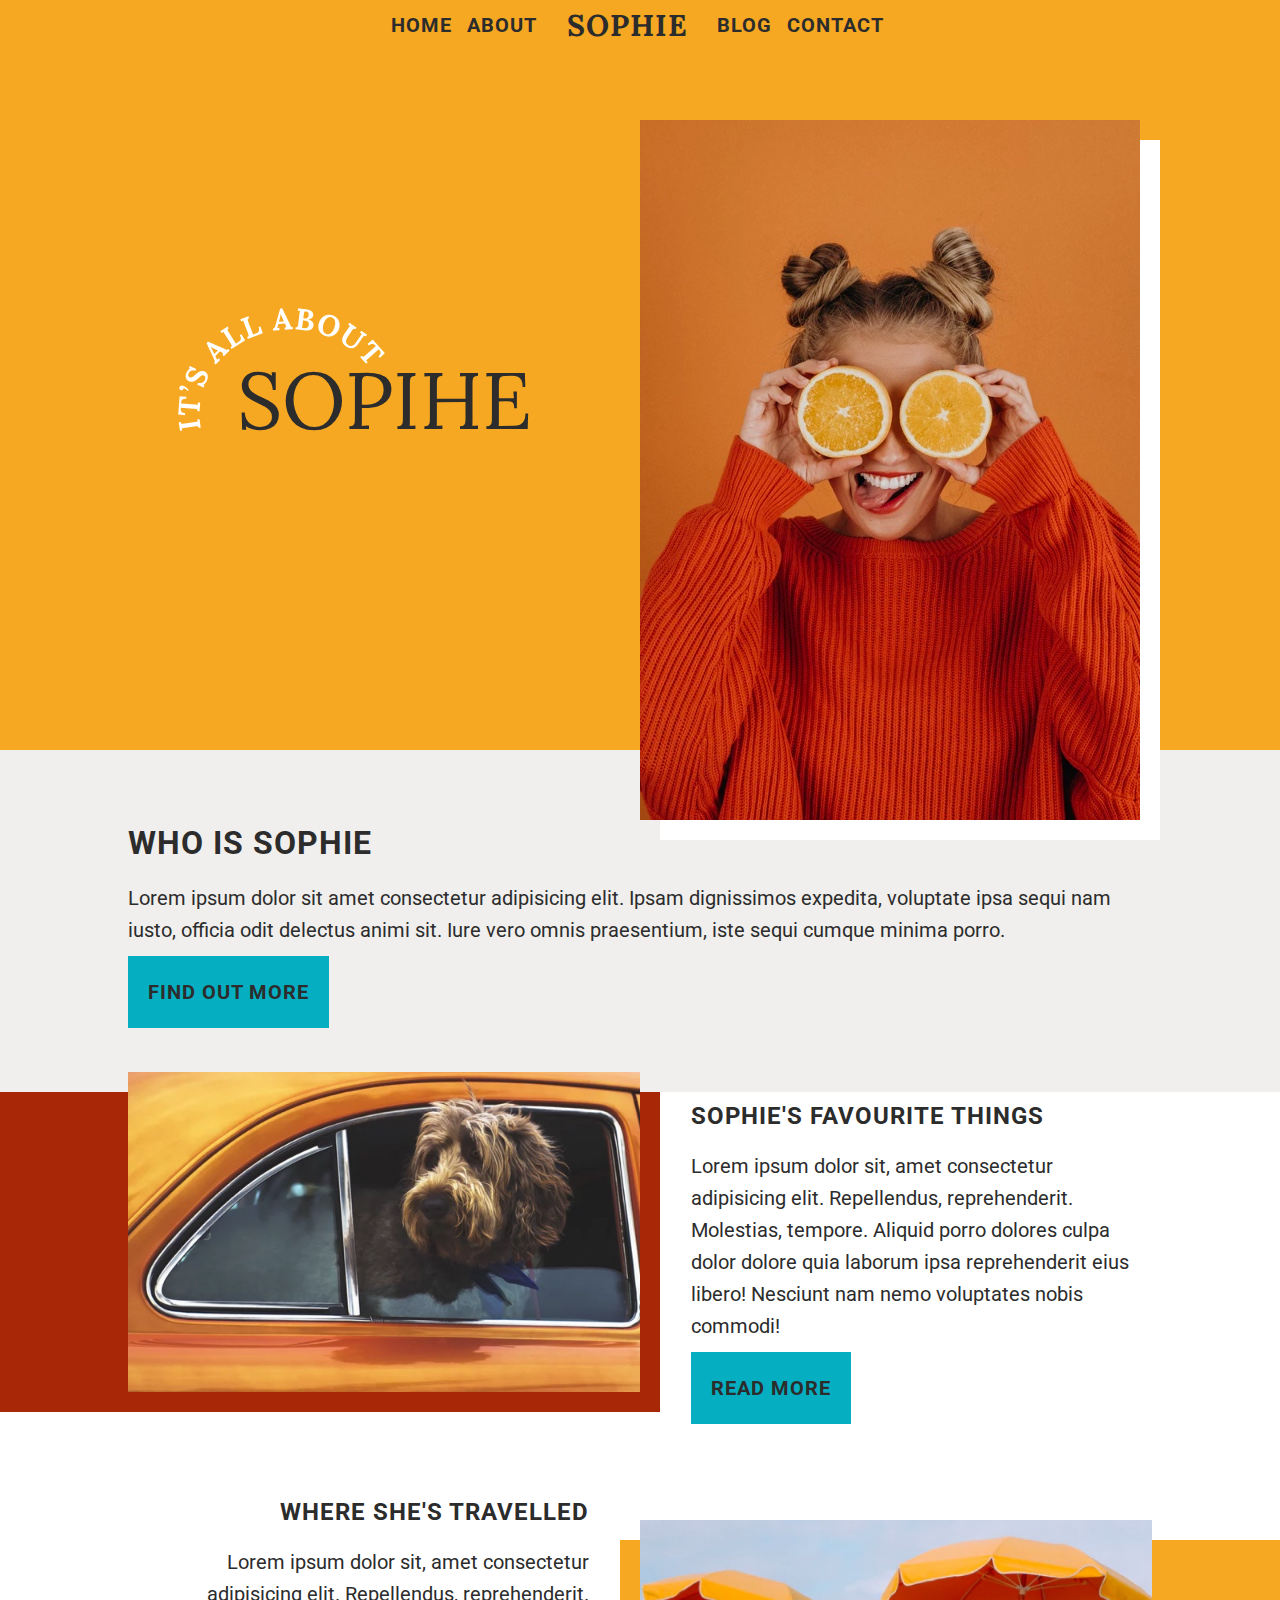
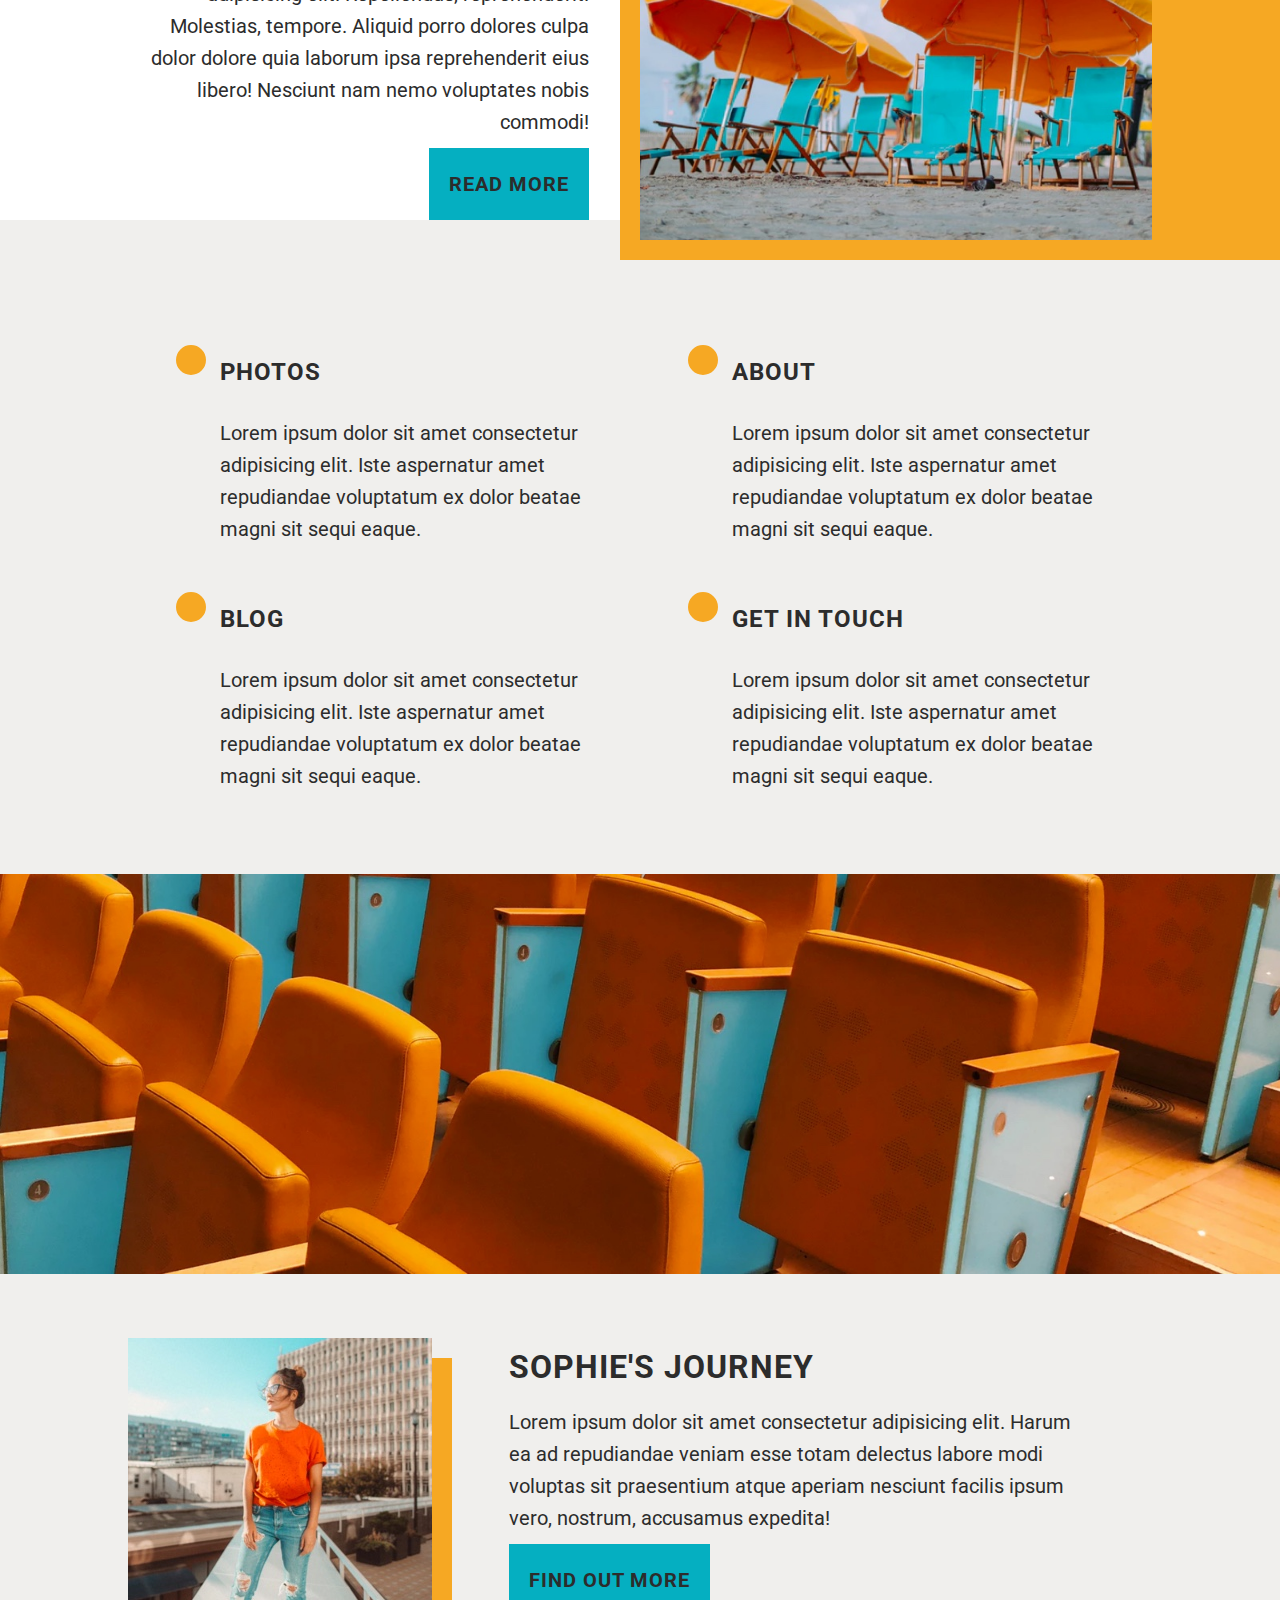
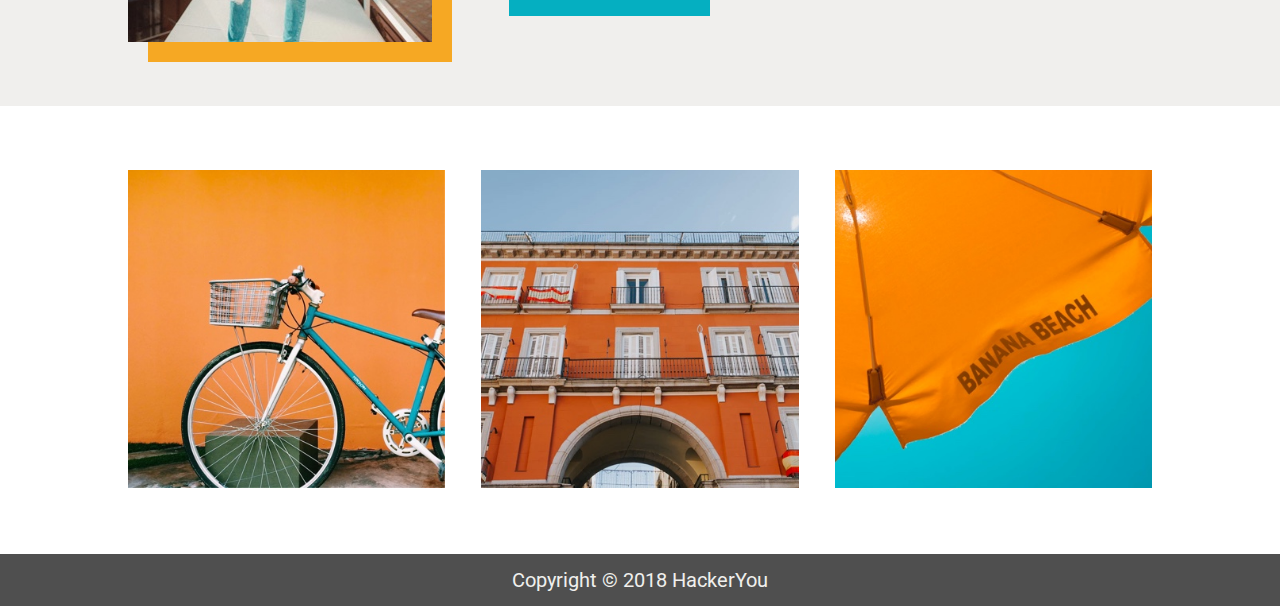
==== commit a6a8590e: "finished" ====
--- a/index.html
+++ b/index.html
@@ -72,14 +72,14 @@
           <h1 class="section1__wrapper__centered__h1">
             sopihe
             <figure class="section1__wrapper__centered__h1__circle">
-              <img src="assets/circle-text.png" alt="">
+              <img src="assets/circle-text.png" alt="circular logo">
             </figure>
           </h1>
         </div>
 
         <!-- main image on right side -->
         <figure class="section1__wrapper__figure">
-          <img src="assets/home-image-1.jpg" alt=""
+          <img src="assets/home-image-1.jpg" alt="sophie"
           class="section1__wrapper__figure__image">
         </figure>
 
@@ -218,7 +218,7 @@
       <div class="wrapper section7__wrapper">
 
         <figure class="section7__wrapper_figure">
-          <img src="assets/home-image-5.jpg" alt="" class="section7__wrapper__figure__image">
+          <img src="assets/home-image-5.jpg" alt="sophie" class="section7__wrapper__figure__image">
         </figure>
         
         <div class="section7__wrapper__text">
@@ -241,15 +241,15 @@
       <div class="wrapper section8__wrapper">
 
         <figure class="section8__wrapper__figure">
-          <img src="assets/home-image-6.jpg" alt="" class="section8__wrapper__figure__image">
+          <img src="assets/home-image-6.jpg" alt="bicycle" class="section8__wrapper__figure__image">
         </figure>
 
         <figure class="section8__wrapper__figure">
-          <img src="assets/home-image-7.jpg" alt="" class="section8__wrapper__figure__image">
+          <img src="assets/home-image-7.jpg" alt="building" class="section8__wrapper__figure__image">
         </figure>
 
         <figure class="section8__wrapper__figure">
-          <img src="assets/home-image-8.jpg" alt="" class="section8__wrapper__figure__image">
+          <img src="assets/home-image-8.jpg" alt="banana beach" class="section8__wrapper__figure__image">
         </figure>
 
       </div>
--- a/styles/main.css
+++ b/styles/main.css
@@ -1,2 +1,2 @@
-article,aside,details,figcaption,figure,footer,header,hgroup,nav,section,summary{display:block}audio,canvas,video{display:inline-block}audio:not([controls]){display:none;height:0}[hidden]{display:none}html{font-family:sans-serif;-webkit-text-size-adjust:100%;-ms-text-size-adjust:100%}a:focus{outline:thin dotted}a:active,a:hover{outline:0}h1{font-size:2em}abbr[title]{border-bottom:1px dotted}b,strong{font-weight:700}dfn{font-style:italic}mark{background:#ff0;color:#000}code,kbd,pre,samp{font-family:monospace, serif;font-size:1em}pre{white-space:pre-wrap;word-wrap:break-word}q{quotes:\201C \201D \2018 \2019}small{font-size:80%}sub,sup{font-size:75%;line-height:0;position:relative;vertical-align:baseline}sup{top:-.5em}sub{bottom:-.25em}img{border:0}svg:not(:root){overflow:hidden}fieldset{border:1px solid silver;margin:0 2px;padding:.35em .625em .75em}button,input,select,textarea{font-family:inherit;font-size:100%;margin:0}button,input{line-height:normal}button,html input[type=button],input[type=reset],input[type=submit]{-webkit-appearance:button;cursor:pointer}button[disabled],input[disabled]{cursor:default}input[type=checkbox],input[type=radio]{-webkit-box-sizing:border-box;box-sizing:border-box;padding:0}input[type=search]{-webkit-appearance:textfield;-moz-box-sizing:content-box;-webkit-box-sizing:content-box;box-sizing:content-box}input[type=search]::-webkit-search-cancel-button,input[type=search]::-webkit-search-decoration{-webkit-appearance:none}textarea{overflow:auto;vertical-align:top}table{border-collapse:collapse;border-spacing:0}body,figure{margin:0}button::-moz-focus-inner,input::-moz-focus-inner,legend{border:0;padding:0}.clearfix:after{visibility:hidden;display:block;font-size:0;content:'';clear:both;height:0}*{-moz-box-sizing:border-box;-webkit-box-sizing:border-box;box-sizing:border-box}*,figure,h1,h2,h3,h4,h5,h6,ol,ul{margin:0;padding:0}img{max-width:100%}a{text-decoration:none;color:inherit}li{list-style-type:none}html{scroll-behavior:smooth;overflow-x:hidden;font-size:62.5%;-webkit-transition:font-size 0.3s;-o-transition:font-size 0.3s;transition:font-size 0.3s}@media (max-width:800px){html{font-size:68.75%}}body{max-width:1600px;margin:0 auto}.skip-link{position:fixed;width:80%;text-align:center;left:-1000px;top:0px;z-index:999;background:rgba(0, 0, 0, 0.3);font-family:"Roboto", sans-serif;font-weight:700;font-size:2rem;color:#f0efed;text-transform:uppercase;padding:2rem;border-radius:1rem}.skip-link:focus{left:10%;outline:none}.wrapper{-webkit-transition:width 1s;-o-transition:width 1s;transition:width 1s;width:80%;margin:0 auto}@media (max-width:1035px){.wrapper{width:85%}}@media (max-width:800px){.wrapper{width:90%}}a.button,p.lorem{font-family:"Roboto", sans-serif;font-weight:400;font-size:2rem;color:#2c2c2c;line-height:32px;padding:10px 0}a.button{-webkit-transition:color 0.2s;-o-transition:color 0.2s;transition:color 0.2s;font-family:"Roboto", sans-serif;font-weight:700;font-size:2rem;color:#2c2c2c;text-align:center;letter-spacing:1px;background:#05afc1;padding:20px;text-transform:uppercase;display:inline-block;-webkit-transition:all 0.3s;-o-transition:all 0.3s;transition:all 0.3s}a.button:hover{color:white}p.lorem-italic{font-family:"Roboto", sans-serif;font-weight:400;font-size:2rem;color:#2c2c2c;font-style:italic;line-height:32px}a.blue-link{color:#05afc1}a.blue-link--bold{color:#05afc1;font-weight:700}h2.h2,h3.h3,h4.h4{text-transform:uppercase;padding:10px 0;font-family:"Roboto", sans-serif;font-weight:700;font-size:42px;color:#2c2c2c;letter-spacing:1px}h3.h3{font-family:"Roboto", sans-serif;font-weight:700;font-size:32px;color:#2c2c2c}h4.h4{font-family:"Roboto", sans-serif;font-weight:700;font-size:24px;color:#2c2c2c}.nav{background:#f6a823;color:#2c2c2c;text-transform:uppercase;height:50px;display:-webkit-box;display:-ms-flexbox;display:flex;-webkit-box-align:center;-ms-flex-align:center;align-items:center;z-index:10}@media (max-width:800px){.nav{background:rgba(246, 168, 35, 0.666);width:100%;position:fixed;margin-bottom:50px}}.nav__ul{width:40%;min-width:500px;margin:0 auto;display:-webkit-box;display:-ms-flexbox;display:flex;-ms-flex-pack:distribute;justify-content:space-around;-webkit-box-align:center;-ms-flex-align:center;align-items:center}.nav__ul__a{-webkit-transition:color 0.3s;-o-transition:color 0.3s;transition:color 0.3s;font-family:"Roboto", sans-serif;font-weight:700;font-size:2rem;color:#2c2c2c;text-align:center;margin:0 5px;line-height:29px;letter-spacing:1px}@media (max-width:800px){.nav__ul__a{display:none}}.nav__ul__a:hover{color:#f0efed}.nav__ul__a--mainLogo{margin:0 20px;font-family:"Lora", serif;font-weight:700;font-size:3rem;color:#2c2c2c}@media (max-width:800px){.nav__ul__a--mainLogo{display:inline-block;position:absolute;left:5%;bottom:12.5px}}.nav__ul__a--hidden-burger{display:none;font-size:30px;line-height:1.61;cursor:pointer;-webkit-transition:color 0.3s;-o-transition:color 0.3s;transition:color 0.3s}.nav__ul__a--hidden-burger:hover{color:#f0efed}@media (max-width:800px){.nav__ul__a--hidden-burger{display:inline-block;position:absolute;right:5%;bottom:0}}.mobile-nav{z-index:1;top:0;left:0;height:100%;width:0%;position:fixed;background-color:rgba(0, 0, 0, 0.9);overflow-x:hidden;-webkit-transition:0.5s;-o-transition:0.5s;transition:0.5s;display:-webkit-box;display:-ms-flexbox;display:flex;-webkit-box-orient:vertical;-webkit-box-direction:normal;-ms-flex-direction:column;flex-direction:column;-webkit-box-pack:center;-ms-flex-pack:center;justify-content:center;-webkit-box-align:center;-ms-flex-align:center;align-items:center;padding-bottom:25%}.mobile-nav__content{text-align:center;text-transform:uppercase;position:relative;top:10%;width:100%}.mobile-nav__content__a{display:inline-block;padding:10px 0;font-size:30px;text-decoration:none;font-family:"Lora", serif;font-weight:700;font-size:4rem;color:#f6a823;-webkit-transition:0.5s;-o-transition:0.5s;transition:0.5s}.mobile-nav__content__a:focus,.mobile-nav__content__a:hover{color:#f0efed}.mobile-nav__close-button{color:#f0efed;font-size:50px;position:absolute;top:10%;right:5%}.section1{background:#f6a823}@media (max-width:800px){.section1{background-image:url("../assets/home-image-1.jpg");background-size:cover;background-repeat:no-repeat}}.section1__wrapper{height:100%;display:-webkit-box;display:-ms-flexbox;display:flex;-webkit-box-orient:horizontal;-webkit-box-direction:normal;-ms-flex-direction:row;flex-direction:row;-webkit-box-align:center;-ms-flex-align:center;align-items:center;-webkit-box-pack:center;-ms-flex-pack:center;justify-content:center}.section1__wrapper__centered{display:-webkit-box;display:-ms-flexbox;display:flex;-webkit-box-pack:center;-ms-flex-pack:center;justify-content:center;width:50%}@media (max-width:800px){.section1__wrapper__centered{width:100%;min-height:50vh;-webkit-box-align:center;-ms-flex-align:center;align-items:center}}.section1__wrapper__centered__h1{font-family:"Lora", serif;font-weight:400;font-size:8rem;color:#2c2c2c;text-transform:uppercase;position:relative;line-height:92px}@media (max-width:800px){.section1__wrapper__centered__h1{color:#f0efed}}.section1__wrapper__centered__h1__circle{position:absolute;top:-50%;right:20%;bottom:50%;left:-20%}.section1__wrapper__figure{width:50%}@media (max-width:800px){.section1__wrapper__figure{display:none}}.section1__wrapper__figure__image{display:block;-webkit-box-shadow:20px 20px 0 white;box-shadow:20px 20px 0 white;-webkit-transform:translateY(10%);-ms-transform:translateY(10%);transform:translateY(10%)}.section2{padding:5% 0;background:#f0efed}@media (max-width:800px){.section2{text-align:center}}.section3{background:white;padding-bottom:2.5%}@media (max-width:800px){.section3{padding:5% 0 2.5% 0}}.section3__wrapper{display:-webkit-box;display:-ms-flexbox;display:flex;-webkit-box-pack:center;-ms-flex-pack:center;justify-content:center;-webkit-box-align:end;-ms-flex-align:end;align-items:flex-end}@media (max-width:1035px){.section3__wrapper{-webkit-box-orient:vertical;-webkit-box-direction:normal;-ms-flex-direction:column;flex-direction:column;-webkit-box-align:center;-ms-flex-align:center;align-items:center}}.section3__wrapper__figure{max-height:100%;max-width:100%;-webkit-transform:translateY(-10%);-ms-transform:translateY(-10%);transform:translateY(-10%);-webkit-box-shadow:20px 20px 0 0px #a82706, -200px 20px 0 0px #a82706;box-shadow:20px 20px 0 0px #a82706, -200px 20px 0 0px #a82706}@media (max-width:1035px){.section3__wrapper__figure{-webkit-transform:none;-ms-transform:none;transform:none;-webkit-box-shadow:500px 0 0 -50px #a82706, -500px 0 0 -50px #a82706;box-shadow:500px 0 0 -50px #a82706, -500px 0 0 -50px #a82706;margin-top:5%}}@media (max-width:800px){.section3__wrapper__figure{-webkit-box-shadow:75px 0 0 -10px #a82706, -75px 0 0 -10px #a82706;box-shadow:75px 0 0 -10px #a82706, -75px 0 0 -10px #a82706}}.section3__wrapper__figure__image{display:block;-o-object-fit:cover;object-fit:cover}.section3__wrapper__text{width:50%;display:block;-webkit-box-flex:1;-ms-flex:1 0 auto;flex:1 0 auto;padding-left:5%;text-align:left}@media (max-width:1035px){.section3__wrapper__text{width:100%;text-align:center;padding:0}}.section4{padding-top:2.5%;background:white}@media (max-width:800px){.section4{padding:2.5% 0 5% 0}}.section4__wrapper{display:-webkit-box;display:-ms-flexbox;display:flex;-webkit-box-pack:center;-ms-flex-pack:center;justify-content:center;-webkit-box-align:start;-ms-flex-align:start;align-items:flex-start}@media (max-width:1035px){.section4__wrapper{-webkit-box-orient:vertical;-webkit-box-direction:reverse;-ms-flex-direction:column-reverse;flex-direction:column-reverse;-webkit-box-align:center;-ms-flex-align:center;align-items:center}}.section4__wrapper__figure{max-height:100%;max-width:100%;-webkit-transform:translateY(10%);-ms-transform:translateY(10%);transform:translateY(10%);-webkit-box-shadow:-20px 20px 0 0px #f6a823, 200px 20px 0 0px #f6a823;box-shadow:-20px 20px 0 0px #f6a823, 200px 20px 0 0px #f6a823}@media (max-width:1035px){.section4__wrapper__figure{-webkit-transform:none;-ms-transform:none;transform:none;-webkit-box-shadow:500px 0 0 -50px #a82706, -500px 0 0 -50px #a82706;box-shadow:500px 0 0 -50px #a82706, -500px 0 0 -50px #a82706}}@media (max-width:800px){.section4__wrapper__figure{-webkit-box-shadow:75px 0 0 -10px #a82706, -75px 0 0 -10px #a82706;box-shadow:75px 0 0 -10px #a82706, -75px 0 0 -10px #a82706}}.section4__wrapper__figure__image{display:block;-o-object-fit:cover;object-fit:cover}.section4__wrapper__text{width:50%;display:block;-webkit-box-flex:1;-ms-flex:1 0 auto;flex:1 0 auto;padding-right:5%;text-align:right}@media (max-width:1035px){.section4__wrapper__text{width:100%;text-align:center;padding:0 0 5% 0}}.section5{padding:5% 0 2.5% 0;background:#f0efed}.section5__wrapper{display:-webkit-box;display:-ms-flexbox;display:flex;-ms-flex-wrap:wrap;flex-wrap:wrap;padding-top:5%}.section5__wrapper__text{width:50%;display:grid;grid-template-columns:20% 80%;grid-template-rows:30% 70%;position:relative;padding:0 5% 5% 0;-webkit-transition:width 0.5s;-o-transition:width 0.5s;transition:width 0.5s}@media (max-width:800px){.section5__wrapper__text{width:100%}}.section5__wrapper__text__h3{grid-column:2 / 3;grid-row:1 / 2}.section5__wrapper__text__i{position:absolute;top:-5%;right:15%;font-size:3rem;text-align:center;grid-column:1 / 2;grid-row:1 / 2;border:15px solid #f6a823;-webkit-box-shadow:inset 0px 0px 100px #f6a823;box-shadow:inset 0px 0px 100px #f6a823;border-radius:50%}.section5__wrapper__text__lorem{grid-column:2 / 3;grid-row:2 / 3;font-family:"Roboto", sans-serif;font-weight:400;font-size:2rem;color:#2c2c2c}.section6__figure{display:-webkit-box;display:-ms-flexbox;display:flex;-webkit-box-pack:center;-ms-flex-pack:center;justify-content:center}.section6__figure__image{display:block;-o-object-fit:cover;object-fit:cover}.section7{padding:5% 0;background:#f0efed}.section7__wrapper{display:-webkit-box;display:-ms-flexbox;display:flex}@media (max-width:800px){.section7__wrapper{-ms-flex-wrap:wrap;flex-wrap:wrap;-webkit-box-orient:vertical;-webkit-box-direction:normal;-ms-flex-direction:column;flex-direction:column;-webkit-box-align:center;-ms-flex-align:center;align-items:center}}.section7__wrapper__figure{width:35%;padding-right:5%}.section7__wrapper__figure__image{display:block;-webkit-box-shadow:20px 20px 0 0px #f6a823;box-shadow:20px 20px 0 0px #f6a823}@media (max-width:800px){.section7__wrapper__figure__image{-webkit-box-shadow:75px 0 0 -50px #f6a823, -75px 0 0 -50px #f6a823;box-shadow:75px 0 0 -50px #f6a823, -75px 0 0 -50px #f6a823}}.section7__wrapper__text{width:65%;padding-left:7.5%}@media (max-width:800px){.section7__wrapper__text{padding:0;text-align:center}}.section8{padding:5% 0}.section8__wrapper{display:-webkit-box;display:-ms-flexbox;display:flex;-webkit-box-pack:justify;-ms-flex-pack:justify;justify-content:space-between}@media (max-width:800px){.section8__wrapper{-webkit-box-orient:vertical;-webkit-box-direction:normal;-ms-flex-direction:column;flex-direction:column;-webkit-box-align:center;-ms-flex-align:center;align-items:center;-webkit-box-pack:center;-ms-flex-pack:center;justify-content:center}}.section8__wrapper__figure{width:31%}@media (max-width:800px){.section8__wrapper__figure{width:304px;padding:2.5% 0;-webkit-box-shadow:75px 0 0 -50px #f6a823, -75px 0 0 -50px #f6a823;box-shadow:75px 0 0 -50px #f6a823, -75px 0 0 -50px #f6a823}}.section8__wrapper__figure__img{display:block}.blog{background:#f0efed}.blog__figure{display:-webkit-box;display:-ms-flexbox;display:flex;-webkit-box-pack:center;-ms-flex-pack:center;justify-content:center;width:100%;position:relative}.blog__figure__image{display:block;-o-object-fit:cover;object-fit:cover}.blog__figure__h1{font-family:"Lora", serif;font-weight:700;font-size:7rem;color:#2c2c2c;text-transform:uppercase;position:absolute;bottom:-10%;left:10%;-webkit-transition:font-size 0.3s;-o-transition:font-size 0.3s;transition:font-size 0.3s}@media (max-width:800px){.blog__figure__h1{font-size:5rem}}.blog__wrapper{display:-webkit-box;display:-ms-flexbox;display:flex;-ms-flex-wrap:wrap;flex-wrap:wrap;-webkit-box-pack:justify;-ms-flex-pack:justify;justify-content:space-between;margin-top:5%}@media (max-width:1035px){.blog__wrapper{-webkit-box-orient:vertical;-webkit-box-direction:normal;-ms-flex-direction:column;flex-direction:column}}.blog__wrapper__aside,.blog__wrapper__main{display:-webkit-box;display:-ms-flexbox;display:flex;-webkit-box-orient:vertical;-webkit-box-direction:normal;-ms-flex-direction:column;flex-direction:column;height:100%}.blog__wrapper__main{width:67.5%}@media (max-width:1035px){.blog__wrapper__main{width:100%}}.blog__wrapper__main__main1,.blog__wrapper__main__main2,.blog__wrapper__main__main3{position:relative;margin-bottom:5%;background:white;padding:5%}@media (max-width:1035px){.blog__wrapper__main__main1,.blog__wrapper__main__main2,.blog__wrapper__main__main3{margin:2.5%}}@media (max-width:800px){.blog__wrapper__main__main1,.blog__wrapper__main__main2,.blog__wrapper__main__main3{margin:2.5% 0}}.blog__wrapper__main__main1:after,.blog__wrapper__main__main3:after{position:absolute;bottom:0;left:0;content:"";width:100%;height:10px;-webkit-box-shadow:0 10px 0 0 #f6a823;box-shadow:0 10px 0 0 #f6a823}.blog__wrapper__main__main1,.blog__wrapper__main__main2,.blog__wrapper__main__main3{display:-webkit-box;display:-ms-flexbox;display:flex}@media (max-width:800px){.blog__wrapper__main__main1,.blog__wrapper__main__main2,.blog__wrapper__main__main3{-webkit-box-orient:vertical;-webkit-box-direction:normal;-ms-flex-direction:column;flex-direction:column}}.blog__wrapper__main__main1__figure,.blog__wrapper__main__main2__figure,.blog__wrapper__main__main3__figure{width:20%}.blog__wrapper__main__main1__text,.blog__wrapper__main__main2__text,.blog__wrapper__main__main3__text{width:80%;display:-webkit-box;display:-ms-flexbox;display:flex;-webkit-box-orient:vertical;-webkit-box-direction:normal;-ms-flex-direction:column;flex-direction:column;text-align:left}@media (max-width:800px){.blog__wrapper__main__main1__text,.blog__wrapper__main__main2__text,.blog__wrapper__main__main3__text{width:100%}}.blog__wrapper__main__main1{-webkit-box-orient:vertical;-webkit-box-direction:normal;-ms-flex-direction:column;flex-direction:column}.blog__wrapper__aside{width:30%;background:none;padding:0;margin:0;position:-webkit-sticky;position:sticky;top:0}@media (max-width:1035px){.blog__wrapper__aside{width:100%;-webkit-box-orient:horizontal;-webkit-box-direction:normal;-ms-flex-direction:row;flex-direction:row;position:static}}@media (max-width:800px){.blog__wrapper__aside{-webkit-box-orient:vertical;-webkit-box-direction:normal;-ms-flex-direction:column;flex-direction:column;position:static}}.blog__wrapper__aside__aside1,.blog__wrapper__aside__aside2{background:white;margin-bottom:5%;padding:5%;display:-webkit-box;display:-ms-flexbox;display:flex;-webkit-box-orient:vertical;-webkit-box-direction:normal;-ms-flex-direction:column;flex-direction:column;-webkit-box-pack:center;-ms-flex-pack:center;justify-content:center;-webkit-box-align:center;-ms-flex-align:center;align-items:center}@media (max-width:1035px){.blog__wrapper__aside__aside1,.blog__wrapper__aside__aside2{width:50%;background:white;margin:0 2.5%}}@media (max-width:800px){.blog__wrapper__aside__aside1,.blog__wrapper__aside__aside2{width:100%;margin:0 0 5% 0}}@media (max-width:800px){.blog__wrapper__aside__aside1__lorem,.blog__wrapper__aside__aside2__lorem{max-width:310px;text-align:center}}.blog__wrapper__aside__aside1__ul,.blog__wrapper__aside__aside2__ul{display:-webkit-box;display:-ms-flexbox;display:flex;-webkit-box-orient:vertical;-webkit-box-direction:normal;-ms-flex-direction:column;flex-direction:column;-webkit-box-align:center;-ms-flex-align:center;align-items:center;-webkit-box-pack:center;-ms-flex-pack:center;justify-content:center}.blog__wrapper__aside__aside1__ul__li,.blog__wrapper__aside__aside2__ul__li{font-family:"Roboto", sans-serif;font-weight:400;font-size:2rem;color:#f6a823;line-height:normal;padding:10px;list-style-type:disc;list-style-position:inside}.blog__wrapper__aside__aside1__ul__li__span,.blog__wrapper__aside__aside2__ul__li__span{color:#2c2c2c}form{display:-webkit-box;display:-ms-flexbox;display:flex;-ms-flex-wrap:wrap;flex-wrap:wrap;-webkit-box-pack:justify;-ms-flex-pack:justify;justify-content:space-between;padding-bottom:15%}@media (max-width:1035px){form{margin:2.5%}}@media (max-width:800px){form{margin:0;margin-top:5%}}form label{position:absolute;clip:rect(1px 1px 1px 1px)}form input[type=text]{width:49%;margin-bottom:10px;padding:15px;border:none;font-family:"Roboto", sans-serif;font-weight:400;font-size:2rem;color:grey;font-style:italic;line-height:32px}form input[type=text].full{width:100%;padding-bottom:200px}form input:focus{outline:none}form input[type=submit]{text-transform:uppercase;width:100%;background-color:#05afc1;color:black;padding:10px;border:none;cursor:pointer;margin:5px 0;-webkit-transition:color 0.3s;-o-transition:color 0.3s;transition:color 0.3s;font-family:"Roboto", sans-serif;font-weight:700;font-size:2rem;color:#2c2c2c;line-height:32px}form input[type=submit]:hover{color:white}.contact{background:#f0efed}.contact__figure{display:-webkit-box;display:-ms-flexbox;display:flex;-webkit-box-pack:center;-ms-flex-pack:center;justify-content:center;width:100%;position:relative}.contact__figure__image{display:block;-o-object-fit:cover;object-fit:cover}.contact__figure__h1{font-family:"Lora", serif;font-weight:700;font-size:7rem;color:#2c2c2c;text-transform:uppercase;position:absolute;bottom:-10%;left:10%;-webkit-transition:font-size 0.3s;-o-transition:font-size 0.3s;transition:font-size 0.3s}@media (max-width:800px){.contact__figure__h1{font-size:5rem}}.contact__wrapper{display:-webkit-box;display:-ms-flexbox;display:flex;-ms-flex-wrap:wrap;flex-wrap:wrap;-webkit-box-orient:horizontal;-webkit-box-direction:normal;-ms-flex-direction:row;flex-direction:row;-webkit-box-pack:justify;-ms-flex-pack:justify;justify-content:space-between;margin-top:5%}@media (max-width:1035px){.contact__wrapper{-webkit-box-orient:vertical;-webkit-box-direction:normal;-ms-flex-direction:column;flex-direction:column}}.contact__wrapper__aside{height:100%;width:30%;background:white;padding:2.5%}@media (max-width:1035px){.contact__wrapper__aside{width:95%;margin:0 5%}}@media (max-width:800px){.contact__wrapper__aside{margin:0 2.5%}}.contact__wrapper__aside__ul{display:-webkit-box;display:-ms-flexbox;display:flex;-webkit-box-pack:start;-ms-flex-pack:start;justify-content:flex-start;padding:10px 0}.contact__wrapper__aside__ul__i{color:#f6a823;font-size:2rem;padding:0 10px}.contact__wrapper__aside__info--bold,.contact__wrapper__aside__info__p{font-family:"Roboto", sans-serif;font-weight:400;font-size:2rem;color:#2c2c2c;line-height:32px}.contact__wrapper__aside__info--bold{font-weight:700}.contact__wrapper__main{width:67.5%}@media (max-width:1035px){.contact__wrapper__main{width:100%;margin:2.5%}}@media (max-width:800px){.contact__wrapper__main{margin:2.5%;width:95%}}.footer{width:100%;display:-webkit-box;display:-ms-flexbox;display:flex;-webkit-box-pack:center;-ms-flex-pack:center;justify-content:center;background:#4f4f4f}.footer__copyright{font-family:"Roboto", sans-serif;font-weight:400;font-size:2rem;color:#f0efed;line-height:32px;padding:10px 0}
+article,aside,details,figcaption,figure,footer,header,hgroup,nav,section,summary{display:block}audio,canvas,video{display:inline-block}audio:not([controls]){display:none;height:0}[hidden]{display:none}html{font-family:sans-serif;-webkit-text-size-adjust:100%;-ms-text-size-adjust:100%}a:focus{outline:thin dotted}a:active,a:hover{outline:0}h1{font-size:2em}abbr[title]{border-bottom:1px dotted}b,strong{font-weight:700}dfn{font-style:italic}mark{background:#ff0;color:#000}code,kbd,pre,samp{font-family:monospace, serif;font-size:1em}pre{white-space:pre-wrap;word-wrap:break-word}q{quotes:\201C \201D \2018 \2019}small{font-size:80%}sub,sup{font-size:75%;line-height:0;position:relative;vertical-align:baseline}sup{top:-.5em}sub{bottom:-.25em}img{border:0}svg:not(:root){overflow:hidden}fieldset{border:1px solid silver;margin:0 2px;padding:.35em .625em .75em}button,input,select,textarea{font-family:inherit;font-size:100%;margin:0}button,input{line-height:normal}button,html input[type=button],input[type=reset],input[type=submit]{-webkit-appearance:button;cursor:pointer}button[disabled],input[disabled]{cursor:default}input[type=checkbox],input[type=radio]{-webkit-box-sizing:border-box;box-sizing:border-box;padding:0}input[type=search]{-webkit-appearance:textfield;-moz-box-sizing:content-box;-webkit-box-sizing:content-box;box-sizing:content-box}input[type=search]::-webkit-search-cancel-button,input[type=search]::-webkit-search-decoration{-webkit-appearance:none}textarea{overflow:auto;vertical-align:top}table{border-collapse:collapse;border-spacing:0}body,figure{margin:0}button::-moz-focus-inner,input::-moz-focus-inner,legend{border:0;padding:0}.clearfix:after{visibility:hidden;display:block;font-size:0;content:'';clear:both;height:0}*{-moz-box-sizing:border-box;-webkit-box-sizing:border-box;box-sizing:border-box}*,figure,h1,h2,h3,h4,h5,h6,ol,ul{margin:0;padding:0}img{max-width:100%}a{text-decoration:none;color:inherit}li{list-style-type:none}html{scroll-behavior:smooth;overflow-x:hidden;font-size:62.5%;-webkit-transition:font-size 0.3s;-o-transition:font-size 0.3s;transition:font-size 0.3s}@media (max-width:800px){html{font-size:68.75%}}body{max-width:1600px;margin:0 auto}.skip-link{position:fixed;width:80%;text-align:center;left:-10000px;top:0px;z-index:999;background:rgba(0, 0, 0, 0.3);font-family:"Roboto", sans-serif;font-weight:700;font-size:2rem;color:#f0efed;text-transform:uppercase;padding:2rem;border-radius:1rem}.skip-link:focus{left:10%;outline:none}.wrapper{-webkit-transition:width 1s;-o-transition:width 1s;transition:width 1s;width:80%;margin:0 auto}@media (max-width:1035px){.wrapper{width:85%}}@media (max-width:800px){.wrapper{width:90%}}a.button,p.lorem{font-family:"Roboto", sans-serif;font-weight:400;font-size:2rem;color:#2c2c2c;line-height:32px;padding:10px 0}a.button{-webkit-transition:color 0.2s;-o-transition:color 0.2s;transition:color 0.2s;font-family:"Roboto", sans-serif;font-weight:700;font-size:2rem;color:#2c2c2c;text-align:center;letter-spacing:1px;background:#05afc1;padding:20px;text-transform:uppercase;display:inline-block;-webkit-transition:all 0.3s;-o-transition:all 0.3s;transition:all 0.3s}a.button:hover{color:white}p.lorem-italic{font-family:"Roboto", sans-serif;font-weight:400;font-size:2rem;color:#2c2c2c;font-style:italic;line-height:32px}a.blue-link{color:#05afc1}a.blue-link--bold{color:#05afc1;font-weight:700}h2.h2,h3.h3,h4.h4{text-transform:uppercase;padding:10px 0;font-family:"Roboto", sans-serif;font-weight:700;font-size:42px;color:#2c2c2c;letter-spacing:1px}h3.h3{font-family:"Roboto", sans-serif;font-weight:700;font-size:32px;color:#2c2c2c}h4.h4{font-family:"Roboto", sans-serif;font-weight:700;font-size:24px;color:#2c2c2c}.nav{background:#f6a823;color:#2c2c2c;text-transform:uppercase;height:50px;display:-webkit-box;display:-ms-flexbox;display:flex;-webkit-box-align:center;-ms-flex-align:center;align-items:center;z-index:10}@media (max-width:800px){.nav{background:rgba(246, 168, 35, 0.666);width:100%;position:fixed;margin-bottom:50px}}.nav__ul{width:40%;min-width:500px;margin:0 auto;display:-webkit-box;display:-ms-flexbox;display:flex;-ms-flex-pack:distribute;justify-content:space-around;-webkit-box-align:center;-ms-flex-align:center;align-items:center}.nav__ul__a{-webkit-transition:color 0.3s;-o-transition:color 0.3s;transition:color 0.3s;font-family:"Roboto", sans-serif;font-weight:700;font-size:2rem;color:#2c2c2c;text-align:center;margin:0 5px;line-height:29px;letter-spacing:1px}@media (max-width:800px){.nav__ul__a{display:none}}.nav__ul__a:hover{color:#f0efed}.nav__ul__a--mainLogo{margin:0 20px;font-family:"Lora", serif;font-weight:700;font-size:3rem;color:#2c2c2c}@media (max-width:800px){.nav__ul__a--mainLogo{display:inline-block;position:absolute;left:5%;bottom:12.5px}}.nav__ul__a--hidden-burger{display:none;font-size:30px;line-height:1.61;cursor:pointer;-webkit-transition:color 0.3s;-o-transition:color 0.3s;transition:color 0.3s}.nav__ul__a--hidden-burger:hover{color:#f0efed}@media (max-width:800px){.nav__ul__a--hidden-burger{display:inline-block;position:absolute;right:5%;bottom:0}}.mobile-nav{z-index:1;top:0;left:0;height:100%;width:0%;position:fixed;background-color:rgba(0, 0, 0, 0.9);overflow-x:hidden;-webkit-transition:0.5s;-o-transition:0.5s;transition:0.5s;display:-webkit-box;display:-ms-flexbox;display:flex;-webkit-box-orient:vertical;-webkit-box-direction:normal;-ms-flex-direction:column;flex-direction:column;-webkit-box-pack:center;-ms-flex-pack:center;justify-content:center;-webkit-box-align:center;-ms-flex-align:center;align-items:center;padding-bottom:25%}.mobile-nav__content{text-align:center;text-transform:uppercase;position:relative;top:10%;width:100%}.mobile-nav__content__a{display:inline-block;padding:10px 0;font-size:30px;text-decoration:none;font-family:"Lora", serif;font-weight:700;font-size:4rem;color:#f6a823;-webkit-transition:0.5s;-o-transition:0.5s;transition:0.5s}.mobile-nav__content__a:focus,.mobile-nav__content__a:hover{color:#f0efed}.mobile-nav__close-button{color:#f0efed;font-size:50px;position:absolute;top:10%;right:5%}.section1{background:#f6a823}@media (max-width:800px){.section1{background-image:url("../assets/home-image-1.jpg");background-size:cover;background-repeat:no-repeat}}.section1__wrapper{height:100%;display:-webkit-box;display:-ms-flexbox;display:flex;-webkit-box-orient:horizontal;-webkit-box-direction:normal;-ms-flex-direction:row;flex-direction:row;-webkit-box-align:center;-ms-flex-align:center;align-items:center;-webkit-box-pack:center;-ms-flex-pack:center;justify-content:center}.section1__wrapper__centered{display:-webkit-box;display:-ms-flexbox;display:flex;-webkit-box-pack:center;-ms-flex-pack:center;justify-content:center;width:50%}@media (max-width:800px){.section1__wrapper__centered{width:100%;min-height:50vh;-webkit-box-align:center;-ms-flex-align:center;align-items:center}}.section1__wrapper__centered__h1{font-family:"Lora", serif;font-weight:400;font-size:8rem;color:#2c2c2c;text-transform:uppercase;position:relative;line-height:92px}@media (max-width:800px){.section1__wrapper__centered__h1{color:#f0efed}}.section1__wrapper__centered__h1__circle{position:absolute;top:-50%;right:20%;bottom:50%;left:-20%}.section1__wrapper__figure{width:50%}@media (max-width:800px){.section1__wrapper__figure{display:none}}.section1__wrapper__figure__image{display:block;-webkit-box-shadow:20px 20px 0 white;box-shadow:20px 20px 0 white;-webkit-transform:translateY(10%);-ms-transform:translateY(10%);transform:translateY(10%)}.section2{padding:5% 0;background:#f0efed}@media (max-width:800px){.section2{text-align:center}}.section3{background:white;padding-bottom:2.5%}@media (max-width:800px){.section3{padding:5% 0 2.5% 0}}.section3__wrapper{display:-webkit-box;display:-ms-flexbox;display:flex;-webkit-box-pack:center;-ms-flex-pack:center;justify-content:center;-webkit-box-align:end;-ms-flex-align:end;align-items:flex-end}@media (max-width:1035px){.section3__wrapper{-webkit-box-orient:vertical;-webkit-box-direction:normal;-ms-flex-direction:column;flex-direction:column;-webkit-box-align:center;-ms-flex-align:center;align-items:center}}.section3__wrapper__figure{max-height:100%;max-width:100%;-webkit-transform:translateY(-10%);-ms-transform:translateY(-10%);transform:translateY(-10%);-webkit-box-shadow:20px 20px 0 0px #a82706, -200px 20px 0 0px #a82706;box-shadow:20px 20px 0 0px #a82706, -200px 20px 0 0px #a82706}@media (max-width:1035px){.section3__wrapper__figure{-webkit-transform:none;-ms-transform:none;transform:none;-webkit-box-shadow:500px 0 0 -50px #a82706, -500px 0 0 -50px #a82706;box-shadow:500px 0 0 -50px #a82706, -500px 0 0 -50px #a82706;margin-top:5%}}@media (max-width:800px){.section3__wrapper__figure{-webkit-box-shadow:75px 0 0 -10px #a82706, -75px 0 0 -10px #a82706;box-shadow:75px 0 0 -10px #a82706, -75px 0 0 -10px #a82706}}.section3__wrapper__figure__image{display:block;-o-object-fit:cover;object-fit:cover}.section3__wrapper__text{width:50%;display:block;-webkit-box-flex:1;-ms-flex:1 0 auto;flex:1 0 auto;padding-left:5%;text-align:left}@media (max-width:1035px){.section3__wrapper__text{width:100%;text-align:center;padding:0}}.section4{padding-top:2.5%;background:white}@media (max-width:800px){.section4{padding:2.5% 0 5% 0}}.section4__wrapper{display:-webkit-box;display:-ms-flexbox;display:flex;-webkit-box-pack:center;-ms-flex-pack:center;justify-content:center;-webkit-box-align:start;-ms-flex-align:start;align-items:flex-start}@media (max-width:1035px){.section4__wrapper{-webkit-box-orient:vertical;-webkit-box-direction:reverse;-ms-flex-direction:column-reverse;flex-direction:column-reverse;-webkit-box-align:center;-ms-flex-align:center;align-items:center}}.section4__wrapper__figure{max-height:100%;max-width:100%;-webkit-transform:translateY(10%);-ms-transform:translateY(10%);transform:translateY(10%);-webkit-box-shadow:-20px 20px 0 0px #f6a823, 200px 20px 0 0px #f6a823;box-shadow:-20px 20px 0 0px #f6a823, 200px 20px 0 0px #f6a823}@media (max-width:1035px){.section4__wrapper__figure{-webkit-transform:none;-ms-transform:none;transform:none;-webkit-box-shadow:500px 0 0 -50px #a82706, -500px 0 0 -50px #a82706;box-shadow:500px 0 0 -50px #a82706, -500px 0 0 -50px #a82706}}@media (max-width:800px){.section4__wrapper__figure{-webkit-box-shadow:75px 0 0 -10px #a82706, -75px 0 0 -10px #a82706;box-shadow:75px 0 0 -10px #a82706, -75px 0 0 -10px #a82706}}.section4__wrapper__figure__image{display:block;-o-object-fit:cover;object-fit:cover}.section4__wrapper__text{width:50%;display:block;-webkit-box-flex:1;-ms-flex:1 0 auto;flex:1 0 auto;padding-right:5%;text-align:right}@media (max-width:1035px){.section4__wrapper__text{width:100%;text-align:center;padding:0 0 5% 0}}.section5{padding:5% 0 2.5% 0;background:#f0efed}.section5__wrapper{display:-webkit-box;display:-ms-flexbox;display:flex;-ms-flex-wrap:wrap;flex-wrap:wrap;padding-top:5%}.section5__wrapper__text{width:50%;display:grid;grid-template-columns:20% 80%;grid-template-rows:30% 70%;position:relative;padding:0 5% 5% 0;-webkit-transition:width 0.5s;-o-transition:width 0.5s;transition:width 0.5s}@media (max-width:800px){.section5__wrapper__text{width:100%}}.section5__wrapper__text__h3{grid-column:2 / 3;grid-row:1 / 2}.section5__wrapper__text__i{position:absolute;top:-5%;right:15%;font-size:3rem;text-align:center;grid-column:1 / 2;grid-row:1 / 2;border:15px solid #f6a823;-webkit-box-shadow:inset 0px 0px 100px #f6a823;box-shadow:inset 0px 0px 100px #f6a823;border-radius:50%}.section5__wrapper__text__lorem{grid-column:2 / 3;grid-row:2 / 3;font-family:"Roboto", sans-serif;font-weight:400;font-size:2rem;color:#2c2c2c}.section6__figure{display:-webkit-box;display:-ms-flexbox;display:flex;-webkit-box-pack:center;-ms-flex-pack:center;justify-content:center}.section6__figure__image{display:block;-o-object-fit:cover;object-fit:cover}.section7{padding:5% 0;background:#f0efed}.section7__wrapper{display:-webkit-box;display:-ms-flexbox;display:flex}@media (max-width:800px){.section7__wrapper{-ms-flex-wrap:wrap;flex-wrap:wrap;-webkit-box-orient:vertical;-webkit-box-direction:normal;-ms-flex-direction:column;flex-direction:column;-webkit-box-align:center;-ms-flex-align:center;align-items:center}}.section7__wrapper__figure{width:35%;padding-right:5%}.section7__wrapper__figure__image{display:block;-webkit-box-shadow:20px 20px 0 0px #f6a823;box-shadow:20px 20px 0 0px #f6a823}@media (max-width:800px){.section7__wrapper__figure__image{-webkit-box-shadow:75px 0 0 -50px #f6a823, -75px 0 0 -50px #f6a823;box-shadow:75px 0 0 -50px #f6a823, -75px 0 0 -50px #f6a823}}.section7__wrapper__text{width:65%;padding-left:7.5%}@media (max-width:800px){.section7__wrapper__text{padding:0;text-align:center}}.section8{padding:5% 0}.section8__wrapper{display:-webkit-box;display:-ms-flexbox;display:flex;-webkit-box-pack:justify;-ms-flex-pack:justify;justify-content:space-between}@media (max-width:800px){.section8__wrapper{-webkit-box-orient:vertical;-webkit-box-direction:normal;-ms-flex-direction:column;flex-direction:column;-webkit-box-align:center;-ms-flex-align:center;align-items:center;-webkit-box-pack:center;-ms-flex-pack:center;justify-content:center}}.section8__wrapper__figure{width:31%}@media (max-width:800px){.section8__wrapper__figure{width:304px;padding:2.5% 0;-webkit-box-shadow:75px 0 0 -50px #f6a823, -75px 0 0 -50px #f6a823;box-shadow:75px 0 0 -50px #f6a823, -75px 0 0 -50px #f6a823}}.section8__wrapper__figure__img{display:block}.blog{background:#f0efed}.blog__figure{display:-webkit-box;display:-ms-flexbox;display:flex;-webkit-box-pack:center;-ms-flex-pack:center;justify-content:center;width:100%;position:relative}.blog__figure__image{display:block;-o-object-fit:cover;object-fit:cover}.blog__figure__h1{font-family:"Lora", serif;font-weight:700;font-size:7rem;color:#2c2c2c;text-transform:uppercase;position:absolute;bottom:-10%;left:10%;-webkit-transition:font-size 0.3s;-o-transition:font-size 0.3s;transition:font-size 0.3s}@media (max-width:800px){.blog__figure__h1{font-size:5rem}}.blog__wrapper{display:-webkit-box;display:-ms-flexbox;display:flex;-ms-flex-wrap:wrap;flex-wrap:wrap;-webkit-box-pack:justify;-ms-flex-pack:justify;justify-content:space-between;margin-top:5%}@media (max-width:1035px){.blog__wrapper{-webkit-box-orient:vertical;-webkit-box-direction:normal;-ms-flex-direction:column;flex-direction:column}}.blog__wrapper__aside,.blog__wrapper__main{display:-webkit-box;display:-ms-flexbox;display:flex;-webkit-box-orient:vertical;-webkit-box-direction:normal;-ms-flex-direction:column;flex-direction:column;height:100%}.blog__wrapper__main{width:67.5%}@media (max-width:1035px){.blog__wrapper__main{width:100%}}.blog__wrapper__main__main1,.blog__wrapper__main__main2,.blog__wrapper__main__main3{position:relative;margin-bottom:5%;background:white;padding:5%}@media (max-width:1035px){.blog__wrapper__main__main1,.blog__wrapper__main__main2,.blog__wrapper__main__main3{margin:2.5%}}@media (max-width:800px){.blog__wrapper__main__main1,.blog__wrapper__main__main2,.blog__wrapper__main__main3{margin:2.5% 0}}.blog__wrapper__main__main1:after,.blog__wrapper__main__main3:after{position:absolute;bottom:0;left:0;content:"";width:100%;height:10px;-webkit-box-shadow:0 10px 0 0 #f6a823;box-shadow:0 10px 0 0 #f6a823}.blog__wrapper__main__main1,.blog__wrapper__main__main2,.blog__wrapper__main__main3{display:-webkit-box;display:-ms-flexbox;display:flex}@media (max-width:800px){.blog__wrapper__main__main1,.blog__wrapper__main__main2,.blog__wrapper__main__main3{-webkit-box-orient:vertical;-webkit-box-direction:normal;-ms-flex-direction:column;flex-direction:column}}.blog__wrapper__main__main1__figure,.blog__wrapper__main__main2__figure,.blog__wrapper__main__main3__figure{width:20%}.blog__wrapper__main__main1__text,.blog__wrapper__main__main2__text,.blog__wrapper__main__main3__text{width:80%;display:-webkit-box;display:-ms-flexbox;display:flex;-webkit-box-orient:vertical;-webkit-box-direction:normal;-ms-flex-direction:column;flex-direction:column;text-align:left}@media (max-width:800px){.blog__wrapper__main__main1__text,.blog__wrapper__main__main2__text,.blog__wrapper__main__main3__text{width:100%}}.blog__wrapper__main__main1{-webkit-box-orient:vertical;-webkit-box-direction:normal;-ms-flex-direction:column;flex-direction:column}.blog__wrapper__aside{width:30%;background:none;padding:0;margin:0;position:-webkit-sticky;position:sticky;top:0}@media (max-width:1035px){.blog__wrapper__aside{width:100%;-webkit-box-orient:horizontal;-webkit-box-direction:normal;-ms-flex-direction:row;flex-direction:row;position:static}}@media (max-width:800px){.blog__wrapper__aside{-webkit-box-orient:vertical;-webkit-box-direction:normal;-ms-flex-direction:column;flex-direction:column;position:static}}.blog__wrapper__aside__aside1,.blog__wrapper__aside__aside2{background:white;margin-bottom:5%;padding:5%;display:-webkit-box;display:-ms-flexbox;display:flex;-webkit-box-orient:vertical;-webkit-box-direction:normal;-ms-flex-direction:column;flex-direction:column;-webkit-box-pack:center;-ms-flex-pack:center;justify-content:center;-webkit-box-align:center;-ms-flex-align:center;align-items:center}@media (max-width:1035px){.blog__wrapper__aside__aside1,.blog__wrapper__aside__aside2{width:50%;background:white;margin:0 2.5%}}@media (max-width:800px){.blog__wrapper__aside__aside1,.blog__wrapper__aside__aside2{width:100%;margin:0 0 5% 0}}@media (max-width:800px){.blog__wrapper__aside__aside1__lorem,.blog__wrapper__aside__aside2__lorem{max-width:310px;text-align:center}}.blog__wrapper__aside__aside1__ul,.blog__wrapper__aside__aside2__ul{display:-webkit-box;display:-ms-flexbox;display:flex;-webkit-box-orient:vertical;-webkit-box-direction:normal;-ms-flex-direction:column;flex-direction:column;-webkit-box-align:center;-ms-flex-align:center;align-items:center;-webkit-box-pack:center;-ms-flex-pack:center;justify-content:center}.blog__wrapper__aside__aside1__ul__li,.blog__wrapper__aside__aside2__ul__li{font-family:"Roboto", sans-serif;font-weight:400;font-size:2rem;color:#f6a823;line-height:normal;padding:10px;list-style-type:disc;list-style-position:inside}.blog__wrapper__aside__aside1__ul__li__span,.blog__wrapper__aside__aside2__ul__li__span{color:#2c2c2c}form{display:-webkit-box;display:-ms-flexbox;display:flex;-ms-flex-wrap:wrap;flex-wrap:wrap;-webkit-box-pack:justify;-ms-flex-pack:justify;justify-content:space-between;padding-bottom:15%}@media (max-width:1035px){form{margin:2.5%}}@media (max-width:800px){form{margin:0;margin-top:5%}}form label{position:absolute;clip:rect(1px 1px 1px 1px)}form input[type=text]{width:49%;margin-bottom:10px;padding:15px;border:none;font-family:"Roboto", sans-serif;font-weight:400;font-size:2rem;color:grey;font-style:italic;line-height:32px}form input[type=text].full{width:100%;padding-bottom:200px}form input:focus{outline:none}form input[type=submit]{text-transform:uppercase;width:100%;background-color:#05afc1;color:black;padding:10px;border:none;cursor:pointer;margin:5px 0;-webkit-transition:color 0.3s;-o-transition:color 0.3s;transition:color 0.3s;font-family:"Roboto", sans-serif;font-weight:700;font-size:2rem;color:#2c2c2c;line-height:32px}form input[type=submit]:hover{color:white}.contact{background:#f0efed}.contact__figure{display:-webkit-box;display:-ms-flexbox;display:flex;-webkit-box-pack:center;-ms-flex-pack:center;justify-content:center;width:100%;position:relative}.contact__figure__image{display:block;-o-object-fit:cover;object-fit:cover}.contact__figure__h1{font-family:"Lora", serif;font-weight:700;font-size:7rem;color:#2c2c2c;text-transform:uppercase;position:absolute;bottom:-10%;left:10%;-webkit-transition:font-size 0.3s;-o-transition:font-size 0.3s;transition:font-size 0.3s}@media (max-width:800px){.contact__figure__h1{font-size:5rem}}.contact__wrapper{display:-webkit-box;display:-ms-flexbox;display:flex;-ms-flex-wrap:wrap;flex-wrap:wrap;-webkit-box-orient:horizontal;-webkit-box-direction:normal;-ms-flex-direction:row;flex-direction:row;-webkit-box-pack:justify;-ms-flex-pack:justify;justify-content:space-between;margin-top:5%}@media (max-width:1035px){.contact__wrapper{-webkit-box-orient:vertical;-webkit-box-direction:normal;-ms-flex-direction:column;flex-direction:column}}.contact__wrapper__aside{height:100%;width:30%;background:white;padding:2.5%}@media (max-width:1035px){.contact__wrapper__aside{width:95%;margin:0 5%}}@media (max-width:800px){.contact__wrapper__aside{margin:0 2.5%}}.contact__wrapper__aside__ul{display:-webkit-box;display:-ms-flexbox;display:flex;-webkit-box-pack:start;-ms-flex-pack:start;justify-content:flex-start;padding:10px 0}.contact__wrapper__aside__ul__i{color:#f6a823;font-size:2rem;padding:0 10px}.contact__wrapper__aside__info--bold,.contact__wrapper__aside__info__p{font-family:"Roboto", sans-serif;font-weight:400;font-size:2rem;color:#2c2c2c;line-height:32px}.contact__wrapper__aside__info--bold{font-weight:700}.contact__wrapper__main{width:67.5%}@media (max-width:1035px){.contact__wrapper__main{width:100%;margin:2.5%}}@media (max-width:800px){.contact__wrapper__main{margin:2.5%;width:95%}}.footer{width:100%;display:-webkit-box;display:-ms-flexbox;display:flex;-webkit-box-pack:center;-ms-flex-pack:center;justify-content:center;background:#4f4f4f}.footer__copyright{font-family:"Roboto", sans-serif;font-weight:400;font-size:2rem;color:#f0efed;line-height:32px;padding:10px 0}
 /*# sourceMappingURL=main.css.map */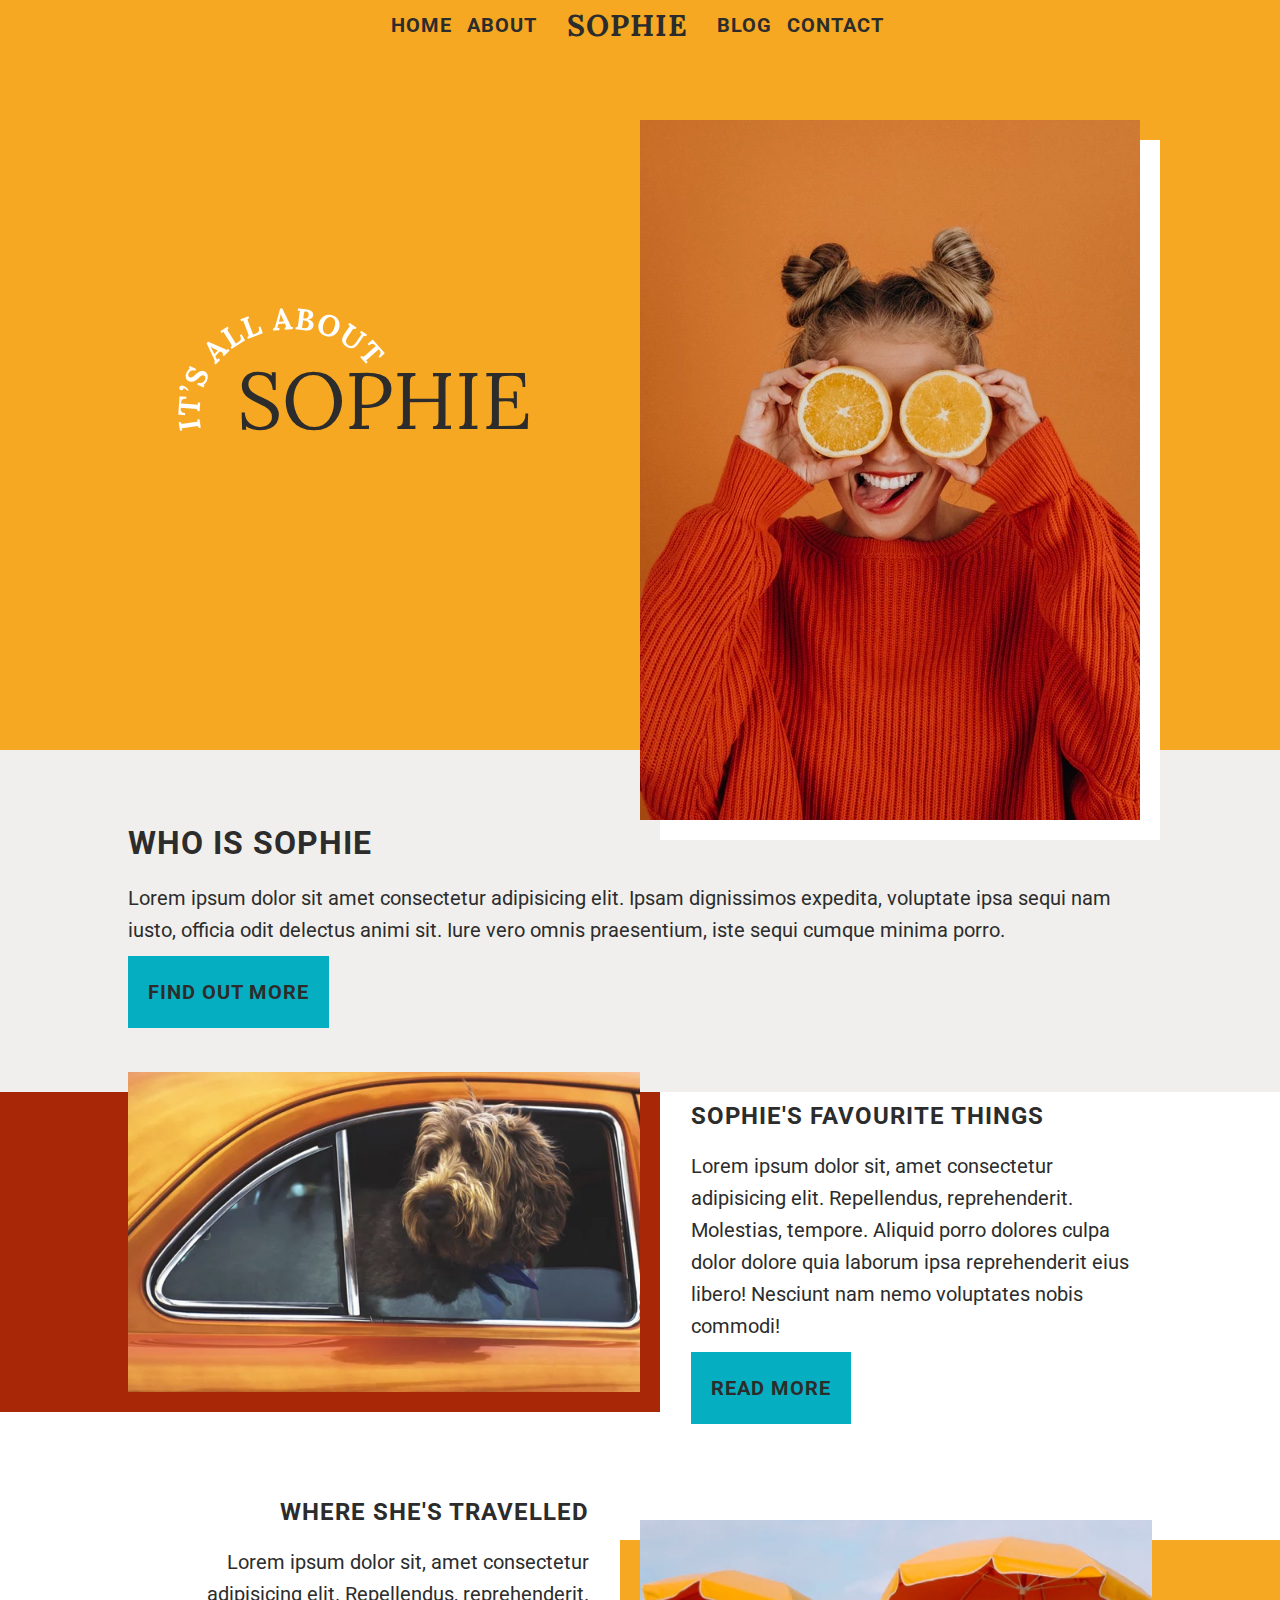
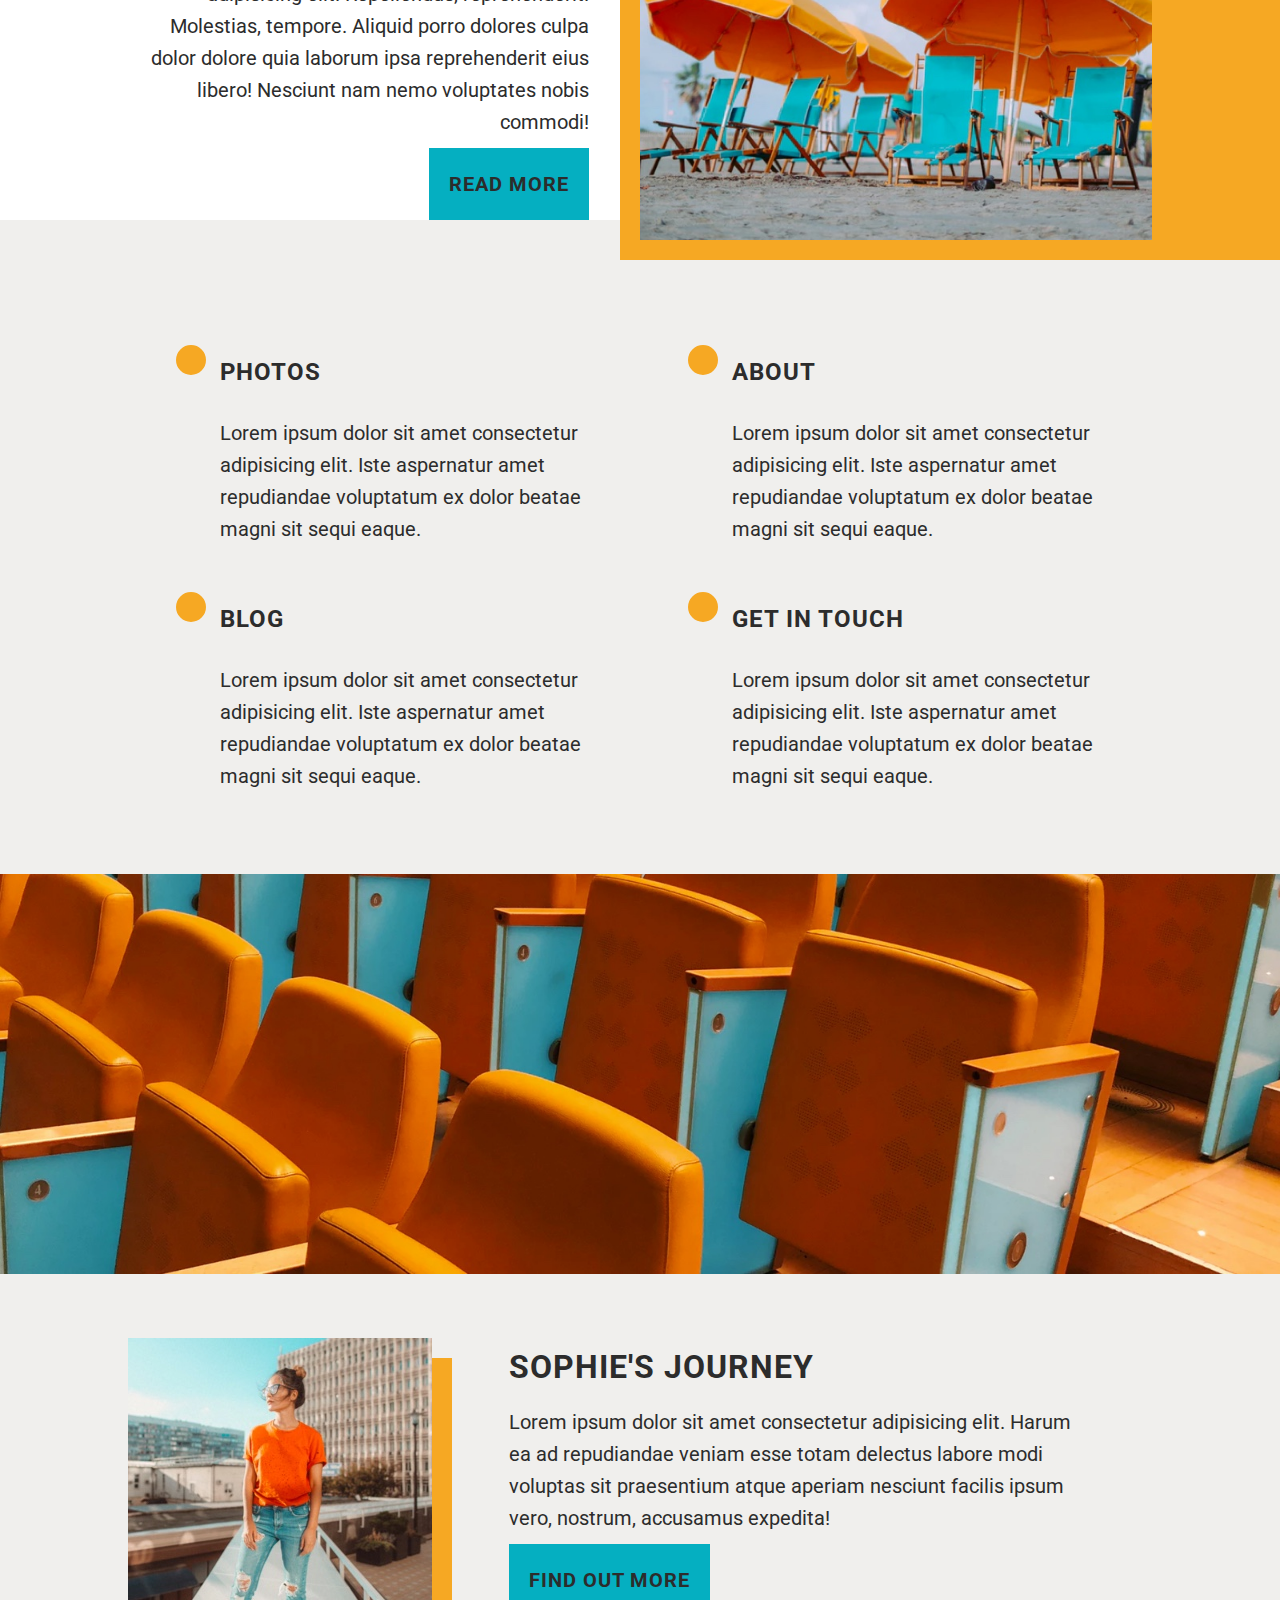
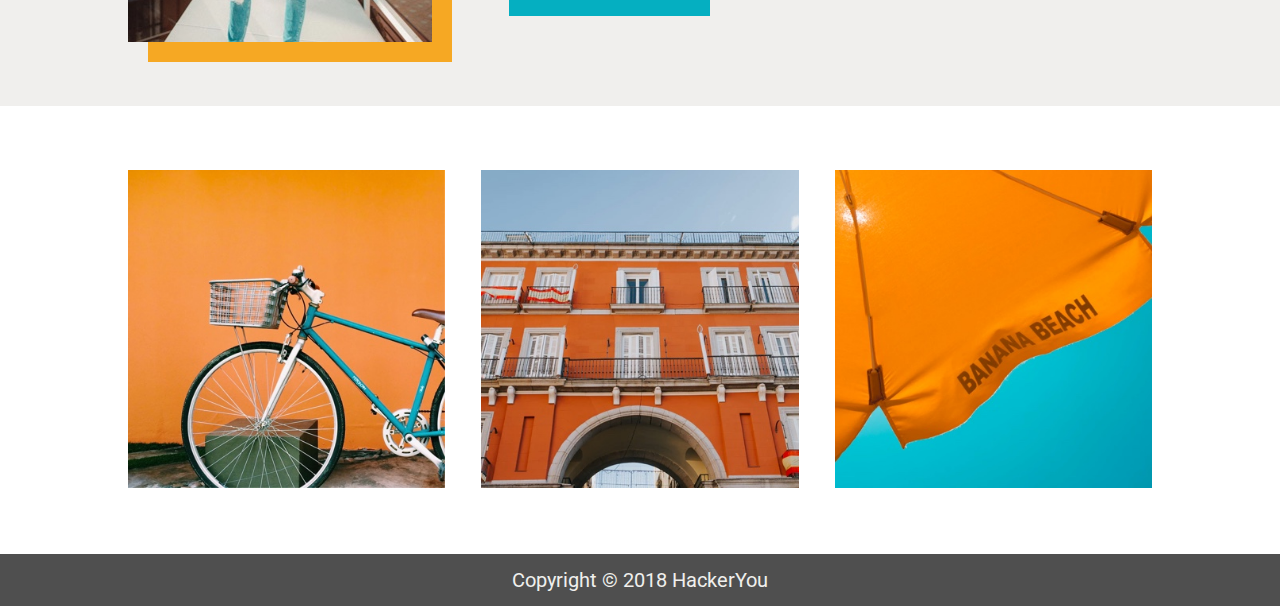
==== commit 2029c376: "Update index.html" ====
--- a/index.html
+++ b/index.html
@@ -70,7 +70,7 @@
         <!-- main h1 on left side -->
         <div class="section1__wrapper__centered">
           <h1 class="section1__wrapper__centered__h1">
-            sopihe
+            sophie
             <figure class="section1__wrapper__centered__h1__circle">
               <img src="assets/circle-text.png" alt="circular logo">
             </figure>
@@ -275,4 +275,4 @@
   </script>
   
 </body>
-</html>+</html>
--- a/styles/main.css
+++ b/styles/main.css
@@ -1,2 +1,2 @@
-article,aside,details,figcaption,figure,footer,header,hgroup,nav,section,summary{display:block}audio,canvas,video{display:inline-block}audio:not([controls]){display:none;height:0}[hidden]{display:none}html{font-family:sans-serif;-webkit-text-size-adjust:100%;-ms-text-size-adjust:100%}a:focus{outline:thin dotted}a:active,a:hover{outline:0}h1{font-size:2em}abbr[title]{border-bottom:1px dotted}b,strong{font-weight:700}dfn{font-style:italic}mark{background:#ff0;color:#000}code,kbd,pre,samp{font-family:monospace, serif;font-size:1em}pre{white-space:pre-wrap;word-wrap:break-word}q{quotes:\201C \201D \2018 \2019}small{font-size:80%}sub,sup{font-size:75%;line-height:0;position:relative;vertical-align:baseline}sup{top:-.5em}sub{bottom:-.25em}img{border:0}svg:not(:root){overflow:hidden}fieldset{border:1px solid silver;margin:0 2px;padding:.35em .625em .75em}button,input,select,textarea{font-family:inherit;font-size:100%;margin:0}button,input{line-height:normal}button,html input[type=button],input[type=reset],input[type=submit]{-webkit-appearance:button;cursor:pointer}button[disabled],input[disabled]{cursor:default}input[type=checkbox],input[type=radio]{-webkit-box-sizing:border-box;box-sizing:border-box;padding:0}input[type=search]{-webkit-appearance:textfield;-moz-box-sizing:content-box;-webkit-box-sizing:content-box;box-sizing:content-box}input[type=search]::-webkit-search-cancel-button,input[type=search]::-webkit-search-decoration{-webkit-appearance:none}textarea{overflow:auto;vertical-align:top}table{border-collapse:collapse;border-spacing:0}body,figure{margin:0}button::-moz-focus-inner,input::-moz-focus-inner,legend{border:0;padding:0}.clearfix:after{visibility:hidden;display:block;font-size:0;content:'';clear:both;height:0}*{-moz-box-sizing:border-box;-webkit-box-sizing:border-box;box-sizing:border-box}*,figure,h1,h2,h3,h4,h5,h6,ol,ul{margin:0;padding:0}img{max-width:100%}a{text-decoration:none;color:inherit}li{list-style-type:none}html{scroll-behavior:smooth;overflow-x:hidden;font-size:62.5%;-webkit-transition:font-size 0.3s;-o-transition:font-size 0.3s;transition:font-size 0.3s}@media (max-width:800px){html{font-size:68.75%}}body{max-width:1600px;margin:0 auto}.skip-link{position:fixed;width:80%;text-align:center;left:-10000px;top:0px;z-index:999;background:rgba(0, 0, 0, 0.3);font-family:"Roboto", sans-serif;font-weight:700;font-size:2rem;color:#f0efed;text-transform:uppercase;padding:2rem;border-radius:1rem}.skip-link:focus{left:10%;outline:none}.wrapper{-webkit-transition:width 1s;-o-transition:width 1s;transition:width 1s;width:80%;margin:0 auto}@media (max-width:1035px){.wrapper{width:85%}}@media (max-width:800px){.wrapper{width:90%}}a.button,p.lorem{font-family:"Roboto", sans-serif;font-weight:400;font-size:2rem;color:#2c2c2c;line-height:32px;padding:10px 0}a.button{-webkit-transition:color 0.2s;-o-transition:color 0.2s;transition:color 0.2s;font-family:"Roboto", sans-serif;font-weight:700;font-size:2rem;color:#2c2c2c;text-align:center;letter-spacing:1px;background:#05afc1;padding:20px;text-transform:uppercase;display:inline-block;-webkit-transition:all 0.3s;-o-transition:all 0.3s;transition:all 0.3s}a.button:hover{color:white}p.lorem-italic{font-family:"Roboto", sans-serif;font-weight:400;font-size:2rem;color:#2c2c2c;font-style:italic;line-height:32px}a.blue-link{color:#05afc1}a.blue-link--bold{color:#05afc1;font-weight:700}h2.h2,h3.h3,h4.h4{text-transform:uppercase;padding:10px 0;font-family:"Roboto", sans-serif;font-weight:700;font-size:42px;color:#2c2c2c;letter-spacing:1px}h3.h3{font-family:"Roboto", sans-serif;font-weight:700;font-size:32px;color:#2c2c2c}h4.h4{font-family:"Roboto", sans-serif;font-weight:700;font-size:24px;color:#2c2c2c}.nav{background:#f6a823;color:#2c2c2c;text-transform:uppercase;height:50px;display:-webkit-box;display:-ms-flexbox;display:flex;-webkit-box-align:center;-ms-flex-align:center;align-items:center;z-index:10}@media (max-width:800px){.nav{background:rgba(246, 168, 35, 0.666);width:100%;position:fixed;margin-bottom:50px}}.nav__ul{width:40%;min-width:500px;margin:0 auto;display:-webkit-box;display:-ms-flexbox;display:flex;-ms-flex-pack:distribute;justify-content:space-around;-webkit-box-align:center;-ms-flex-align:center;align-items:center}.nav__ul__a{-webkit-transition:color 0.3s;-o-transition:color 0.3s;transition:color 0.3s;font-family:"Roboto", sans-serif;font-weight:700;font-size:2rem;color:#2c2c2c;text-align:center;margin:0 5px;line-height:29px;letter-spacing:1px}@media (max-width:800px){.nav__ul__a{display:none}}.nav__ul__a:hover{color:#f0efed}.nav__ul__a--mainLogo{margin:0 20px;font-family:"Lora", serif;font-weight:700;font-size:3rem;color:#2c2c2c}@media (max-width:800px){.nav__ul__a--mainLogo{display:inline-block;position:absolute;left:5%;bottom:12.5px}}.nav__ul__a--hidden-burger{display:none;font-size:30px;line-height:1.61;cursor:pointer;-webkit-transition:color 0.3s;-o-transition:color 0.3s;transition:color 0.3s}.nav__ul__a--hidden-burger:hover{color:#f0efed}@media (max-width:800px){.nav__ul__a--hidden-burger{display:inline-block;position:absolute;right:5%;bottom:0}}.mobile-nav{z-index:1;top:0;left:0;height:100%;width:0%;position:fixed;background-color:rgba(0, 0, 0, 0.9);overflow-x:hidden;-webkit-transition:0.5s;-o-transition:0.5s;transition:0.5s;display:-webkit-box;display:-ms-flexbox;display:flex;-webkit-box-orient:vertical;-webkit-box-direction:normal;-ms-flex-direction:column;flex-direction:column;-webkit-box-pack:center;-ms-flex-pack:center;justify-content:center;-webkit-box-align:center;-ms-flex-align:center;align-items:center;padding-bottom:25%}.mobile-nav__content{text-align:center;text-transform:uppercase;position:relative;top:10%;width:100%}.mobile-nav__content__a{display:inline-block;padding:10px 0;font-size:30px;text-decoration:none;font-family:"Lora", serif;font-weight:700;font-size:4rem;color:#f6a823;-webkit-transition:0.5s;-o-transition:0.5s;transition:0.5s}.mobile-nav__content__a:focus,.mobile-nav__content__a:hover{color:#f0efed}.mobile-nav__close-button{color:#f0efed;font-size:50px;position:absolute;top:10%;right:5%}.section1{background:#f6a823}@media (max-width:800px){.section1{background-image:url("../assets/home-image-1.jpg");background-size:cover;background-repeat:no-repeat}}.section1__wrapper{height:100%;display:-webkit-box;display:-ms-flexbox;display:flex;-webkit-box-orient:horizontal;-webkit-box-direction:normal;-ms-flex-direction:row;flex-direction:row;-webkit-box-align:center;-ms-flex-align:center;align-items:center;-webkit-box-pack:center;-ms-flex-pack:center;justify-content:center}.section1__wrapper__centered{display:-webkit-box;display:-ms-flexbox;display:flex;-webkit-box-pack:center;-ms-flex-pack:center;justify-content:center;width:50%}@media (max-width:800px){.section1__wrapper__centered{width:100%;min-height:50vh;-webkit-box-align:center;-ms-flex-align:center;align-items:center}}.section1__wrapper__centered__h1{font-family:"Lora", serif;font-weight:400;font-size:8rem;color:#2c2c2c;text-transform:uppercase;position:relative;line-height:92px}@media (max-width:800px){.section1__wrapper__centered__h1{color:#f0efed}}.section1__wrapper__centered__h1__circle{position:absolute;top:-50%;right:20%;bottom:50%;left:-20%}.section1__wrapper__figure{width:50%}@media (max-width:800px){.section1__wrapper__figure{display:none}}.section1__wrapper__figure__image{display:block;-webkit-box-shadow:20px 20px 0 white;box-shadow:20px 20px 0 white;-webkit-transform:translateY(10%);-ms-transform:translateY(10%);transform:translateY(10%)}.section2{padding:5% 0;background:#f0efed}@media (max-width:800px){.section2{text-align:center}}.section3{background:white;padding-bottom:2.5%}@media (max-width:800px){.section3{padding:5% 0 2.5% 0}}.section3__wrapper{display:-webkit-box;display:-ms-flexbox;display:flex;-webkit-box-pack:center;-ms-flex-pack:center;justify-content:center;-webkit-box-align:end;-ms-flex-align:end;align-items:flex-end}@media (max-width:1035px){.section3__wrapper{-webkit-box-orient:vertical;-webkit-box-direction:normal;-ms-flex-direction:column;flex-direction:column;-webkit-box-align:center;-ms-flex-align:center;align-items:center}}.section3__wrapper__figure{max-height:100%;max-width:100%;-webkit-transform:translateY(-10%);-ms-transform:translateY(-10%);transform:translateY(-10%);-webkit-box-shadow:20px 20px 0 0px #a82706, -200px 20px 0 0px #a82706;box-shadow:20px 20px 0 0px #a82706, -200px 20px 0 0px #a82706}@media (max-width:1035px){.section3__wrapper__figure{-webkit-transform:none;-ms-transform:none;transform:none;-webkit-box-shadow:500px 0 0 -50px #a82706, -500px 0 0 -50px #a82706;box-shadow:500px 0 0 -50px #a82706, -500px 0 0 -50px #a82706;margin-top:5%}}@media (max-width:800px){.section3__wrapper__figure{-webkit-box-shadow:75px 0 0 -10px #a82706, -75px 0 0 -10px #a82706;box-shadow:75px 0 0 -10px #a82706, -75px 0 0 -10px #a82706}}.section3__wrapper__figure__image{display:block;-o-object-fit:cover;object-fit:cover}.section3__wrapper__text{width:50%;display:block;-webkit-box-flex:1;-ms-flex:1 0 auto;flex:1 0 auto;padding-left:5%;text-align:left}@media (max-width:1035px){.section3__wrapper__text{width:100%;text-align:center;padding:0}}.section4{padding-top:2.5%;background:white}@media (max-width:800px){.section4{padding:2.5% 0 5% 0}}.section4__wrapper{display:-webkit-box;display:-ms-flexbox;display:flex;-webkit-box-pack:center;-ms-flex-pack:center;justify-content:center;-webkit-box-align:start;-ms-flex-align:start;align-items:flex-start}@media (max-width:1035px){.section4__wrapper{-webkit-box-orient:vertical;-webkit-box-direction:reverse;-ms-flex-direction:column-reverse;flex-direction:column-reverse;-webkit-box-align:center;-ms-flex-align:center;align-items:center}}.section4__wrapper__figure{max-height:100%;max-width:100%;-webkit-transform:translateY(10%);-ms-transform:translateY(10%);transform:translateY(10%);-webkit-box-shadow:-20px 20px 0 0px #f6a823, 200px 20px 0 0px #f6a823;box-shadow:-20px 20px 0 0px #f6a823, 200px 20px 0 0px #f6a823}@media (max-width:1035px){.section4__wrapper__figure{-webkit-transform:none;-ms-transform:none;transform:none;-webkit-box-shadow:500px 0 0 -50px #a82706, -500px 0 0 -50px #a82706;box-shadow:500px 0 0 -50px #a82706, -500px 0 0 -50px #a82706}}@media (max-width:800px){.section4__wrapper__figure{-webkit-box-shadow:75px 0 0 -10px #a82706, -75px 0 0 -10px #a82706;box-shadow:75px 0 0 -10px #a82706, -75px 0 0 -10px #a82706}}.section4__wrapper__figure__image{display:block;-o-object-fit:cover;object-fit:cover}.section4__wrapper__text{width:50%;display:block;-webkit-box-flex:1;-ms-flex:1 0 auto;flex:1 0 auto;padding-right:5%;text-align:right}@media (max-width:1035px){.section4__wrapper__text{width:100%;text-align:center;padding:0 0 5% 0}}.section5{padding:5% 0 2.5% 0;background:#f0efed}.section5__wrapper{display:-webkit-box;display:-ms-flexbox;display:flex;-ms-flex-wrap:wrap;flex-wrap:wrap;padding-top:5%}.section5__wrapper__text{width:50%;display:grid;grid-template-columns:20% 80%;grid-template-rows:30% 70%;position:relative;padding:0 5% 5% 0;-webkit-transition:width 0.5s;-o-transition:width 0.5s;transition:width 0.5s}@media (max-width:800px){.section5__wrapper__text{width:100%}}.section5__wrapper__text__h3{grid-column:2 / 3;grid-row:1 / 2}.section5__wrapper__text__i{position:absolute;top:-5%;right:15%;font-size:3rem;text-align:center;grid-column:1 / 2;grid-row:1 / 2;border:15px solid #f6a823;-webkit-box-shadow:inset 0px 0px 100px #f6a823;box-shadow:inset 0px 0px 100px #f6a823;border-radius:50%}.section5__wrapper__text__lorem{grid-column:2 / 3;grid-row:2 / 3;font-family:"Roboto", sans-serif;font-weight:400;font-size:2rem;color:#2c2c2c}.section6__figure{display:-webkit-box;display:-ms-flexbox;display:flex;-webkit-box-pack:center;-ms-flex-pack:center;justify-content:center}.section6__figure__image{display:block;-o-object-fit:cover;object-fit:cover}.section7{padding:5% 0;background:#f0efed}.section7__wrapper{display:-webkit-box;display:-ms-flexbox;display:flex}@media (max-width:800px){.section7__wrapper{-ms-flex-wrap:wrap;flex-wrap:wrap;-webkit-box-orient:vertical;-webkit-box-direction:normal;-ms-flex-direction:column;flex-direction:column;-webkit-box-align:center;-ms-flex-align:center;align-items:center}}.section7__wrapper__figure{width:35%;padding-right:5%}.section7__wrapper__figure__image{display:block;-webkit-box-shadow:20px 20px 0 0px #f6a823;box-shadow:20px 20px 0 0px #f6a823}@media (max-width:800px){.section7__wrapper__figure__image{-webkit-box-shadow:75px 0 0 -50px #f6a823, -75px 0 0 -50px #f6a823;box-shadow:75px 0 0 -50px #f6a823, -75px 0 0 -50px #f6a823}}.section7__wrapper__text{width:65%;padding-left:7.5%}@media (max-width:800px){.section7__wrapper__text{padding:0;text-align:center}}.section8{padding:5% 0}.section8__wrapper{display:-webkit-box;display:-ms-flexbox;display:flex;-webkit-box-pack:justify;-ms-flex-pack:justify;justify-content:space-between}@media (max-width:800px){.section8__wrapper{-webkit-box-orient:vertical;-webkit-box-direction:normal;-ms-flex-direction:column;flex-direction:column;-webkit-box-align:center;-ms-flex-align:center;align-items:center;-webkit-box-pack:center;-ms-flex-pack:center;justify-content:center}}.section8__wrapper__figure{width:31%}@media (max-width:800px){.section8__wrapper__figure{width:304px;padding:2.5% 0;-webkit-box-shadow:75px 0 0 -50px #f6a823, -75px 0 0 -50px #f6a823;box-shadow:75px 0 0 -50px #f6a823, -75px 0 0 -50px #f6a823}}.section8__wrapper__figure__img{display:block}.blog{background:#f0efed}.blog__figure{display:-webkit-box;display:-ms-flexbox;display:flex;-webkit-box-pack:center;-ms-flex-pack:center;justify-content:center;width:100%;position:relative}.blog__figure__image{display:block;-o-object-fit:cover;object-fit:cover}.blog__figure__h1{font-family:"Lora", serif;font-weight:700;font-size:7rem;color:#2c2c2c;text-transform:uppercase;position:absolute;bottom:-10%;left:10%;-webkit-transition:font-size 0.3s;-o-transition:font-size 0.3s;transition:font-size 0.3s}@media (max-width:800px){.blog__figure__h1{font-size:5rem}}.blog__wrapper{display:-webkit-box;display:-ms-flexbox;display:flex;-ms-flex-wrap:wrap;flex-wrap:wrap;-webkit-box-pack:justify;-ms-flex-pack:justify;justify-content:space-between;margin-top:5%}@media (max-width:1035px){.blog__wrapper{-webkit-box-orient:vertical;-webkit-box-direction:normal;-ms-flex-direction:column;flex-direction:column}}.blog__wrapper__aside,.blog__wrapper__main{display:-webkit-box;display:-ms-flexbox;display:flex;-webkit-box-orient:vertical;-webkit-box-direction:normal;-ms-flex-direction:column;flex-direction:column;height:100%}.blog__wrapper__main{width:67.5%}@media (max-width:1035px){.blog__wrapper__main{width:100%}}.blog__wrapper__main__main1,.blog__wrapper__main__main2,.blog__wrapper__main__main3{position:relative;margin-bottom:5%;background:white;padding:5%}@media (max-width:1035px){.blog__wrapper__main__main1,.blog__wrapper__main__main2,.blog__wrapper__main__main3{margin:2.5%}}@media (max-width:800px){.blog__wrapper__main__main1,.blog__wrapper__main__main2,.blog__wrapper__main__main3{margin:2.5% 0}}.blog__wrapper__main__main1:after,.blog__wrapper__main__main3:after{position:absolute;bottom:0;left:0;content:"";width:100%;height:10px;-webkit-box-shadow:0 10px 0 0 #f6a823;box-shadow:0 10px 0 0 #f6a823}.blog__wrapper__main__main1,.blog__wrapper__main__main2,.blog__wrapper__main__main3{display:-webkit-box;display:-ms-flexbox;display:flex}@media (max-width:800px){.blog__wrapper__main__main1,.blog__wrapper__main__main2,.blog__wrapper__main__main3{-webkit-box-orient:vertical;-webkit-box-direction:normal;-ms-flex-direction:column;flex-direction:column}}.blog__wrapper__main__main1__figure,.blog__wrapper__main__main2__figure,.blog__wrapper__main__main3__figure{width:20%}.blog__wrapper__main__main1__text,.blog__wrapper__main__main2__text,.blog__wrapper__main__main3__text{width:80%;display:-webkit-box;display:-ms-flexbox;display:flex;-webkit-box-orient:vertical;-webkit-box-direction:normal;-ms-flex-direction:column;flex-direction:column;text-align:left}@media (max-width:800px){.blog__wrapper__main__main1__text,.blog__wrapper__main__main2__text,.blog__wrapper__main__main3__text{width:100%}}.blog__wrapper__main__main1{-webkit-box-orient:vertical;-webkit-box-direction:normal;-ms-flex-direction:column;flex-direction:column}.blog__wrapper__aside{width:30%;background:none;padding:0;margin:0;position:-webkit-sticky;position:sticky;top:0}@media (max-width:1035px){.blog__wrapper__aside{width:100%;-webkit-box-orient:horizontal;-webkit-box-direction:normal;-ms-flex-direction:row;flex-direction:row;position:static}}@media (max-width:800px){.blog__wrapper__aside{-webkit-box-orient:vertical;-webkit-box-direction:normal;-ms-flex-direction:column;flex-direction:column;position:static}}.blog__wrapper__aside__aside1,.blog__wrapper__aside__aside2{background:white;margin-bottom:5%;padding:5%;display:-webkit-box;display:-ms-flexbox;display:flex;-webkit-box-orient:vertical;-webkit-box-direction:normal;-ms-flex-direction:column;flex-direction:column;-webkit-box-pack:center;-ms-flex-pack:center;justify-content:center;-webkit-box-align:center;-ms-flex-align:center;align-items:center}@media (max-width:1035px){.blog__wrapper__aside__aside1,.blog__wrapper__aside__aside2{width:50%;background:white;margin:0 2.5%}}@media (max-width:800px){.blog__wrapper__aside__aside1,.blog__wrapper__aside__aside2{width:100%;margin:0 0 5% 0}}@media (max-width:800px){.blog__wrapper__aside__aside1__lorem,.blog__wrapper__aside__aside2__lorem{max-width:310px;text-align:center}}.blog__wrapper__aside__aside1__ul,.blog__wrapper__aside__aside2__ul{display:-webkit-box;display:-ms-flexbox;display:flex;-webkit-box-orient:vertical;-webkit-box-direction:normal;-ms-flex-direction:column;flex-direction:column;-webkit-box-align:center;-ms-flex-align:center;align-items:center;-webkit-box-pack:center;-ms-flex-pack:center;justify-content:center}.blog__wrapper__aside__aside1__ul__li,.blog__wrapper__aside__aside2__ul__li{font-family:"Roboto", sans-serif;font-weight:400;font-size:2rem;color:#f6a823;line-height:normal;padding:10px;list-style-type:disc;list-style-position:inside}.blog__wrapper__aside__aside1__ul__li__span,.blog__wrapper__aside__aside2__ul__li__span{color:#2c2c2c}form{display:-webkit-box;display:-ms-flexbox;display:flex;-ms-flex-wrap:wrap;flex-wrap:wrap;-webkit-box-pack:justify;-ms-flex-pack:justify;justify-content:space-between;padding-bottom:15%}@media (max-width:1035px){form{margin:2.5%}}@media (max-width:800px){form{margin:0;margin-top:5%}}form label{position:absolute;clip:rect(1px 1px 1px 1px)}form input[type=text]{width:49%;margin-bottom:10px;padding:15px;border:none;font-family:"Roboto", sans-serif;font-weight:400;font-size:2rem;color:grey;font-style:italic;line-height:32px}form input[type=text].full{width:100%;padding-bottom:200px}form input:focus{outline:none}form input[type=submit]{text-transform:uppercase;width:100%;background-color:#05afc1;color:black;padding:10px;border:none;cursor:pointer;margin:5px 0;-webkit-transition:color 0.3s;-o-transition:color 0.3s;transition:color 0.3s;font-family:"Roboto", sans-serif;font-weight:700;font-size:2rem;color:#2c2c2c;line-height:32px}form input[type=submit]:hover{color:white}.contact{background:#f0efed}.contact__figure{display:-webkit-box;display:-ms-flexbox;display:flex;-webkit-box-pack:center;-ms-flex-pack:center;justify-content:center;width:100%;position:relative}.contact__figure__image{display:block;-o-object-fit:cover;object-fit:cover}.contact__figure__h1{font-family:"Lora", serif;font-weight:700;font-size:7rem;color:#2c2c2c;text-transform:uppercase;position:absolute;bottom:-10%;left:10%;-webkit-transition:font-size 0.3s;-o-transition:font-size 0.3s;transition:font-size 0.3s}@media (max-width:800px){.contact__figure__h1{font-size:5rem}}.contact__wrapper{display:-webkit-box;display:-ms-flexbox;display:flex;-ms-flex-wrap:wrap;flex-wrap:wrap;-webkit-box-orient:horizontal;-webkit-box-direction:normal;-ms-flex-direction:row;flex-direction:row;-webkit-box-pack:justify;-ms-flex-pack:justify;justify-content:space-between;margin-top:5%}@media (max-width:1035px){.contact__wrapper{-webkit-box-orient:vertical;-webkit-box-direction:normal;-ms-flex-direction:column;flex-direction:column}}.contact__wrapper__aside{height:100%;width:30%;background:white;padding:2.5%}@media (max-width:1035px){.contact__wrapper__aside{width:95%;margin:0 5%}}@media (max-width:800px){.contact__wrapper__aside{margin:0 2.5%}}.contact__wrapper__aside__ul{display:-webkit-box;display:-ms-flexbox;display:flex;-webkit-box-pack:start;-ms-flex-pack:start;justify-content:flex-start;padding:10px 0}.contact__wrapper__aside__ul__i{color:#f6a823;font-size:2rem;padding:0 10px}.contact__wrapper__aside__info--bold,.contact__wrapper__aside__info__p{font-family:"Roboto", sans-serif;font-weight:400;font-size:2rem;color:#2c2c2c;line-height:32px}.contact__wrapper__aside__info--bold{font-weight:700}.contact__wrapper__main{width:67.5%}@media (max-width:1035px){.contact__wrapper__main{width:100%;margin:2.5%}}@media (max-width:800px){.contact__wrapper__main{margin:2.5%;width:95%}}.footer{width:100%;display:-webkit-box;display:-ms-flexbox;display:flex;-webkit-box-pack:center;-ms-flex-pack:center;justify-content:center;background:#4f4f4f}.footer__copyright{font-family:"Roboto", sans-serif;font-weight:400;font-size:2rem;color:#f0efed;line-height:32px;padding:10px 0}
+article,aside,details,figcaption,figure,footer,header,hgroup,nav,section,summary{display:block}audio,canvas,video{display:inline-block}audio:not([controls]){display:none;height:0}[hidden]{display:none}html{font-family:sans-serif;-webkit-text-size-adjust:100%;-ms-text-size-adjust:100%}a:focus{outline:thin dotted}a:active,a:hover{outline:0}h1{font-size:2em}abbr[title]{border-bottom:1px dotted}b,strong{font-weight:700}dfn{font-style:italic}mark{background:#ff0;color:#000}code,kbd,pre,samp{font-family:monospace, serif;font-size:1em}pre{white-space:pre-wrap;word-wrap:break-word}q{quotes:\201C \201D \2018 \2019}small{font-size:80%}sub,sup{font-size:75%;line-height:0;position:relative;vertical-align:baseline}sup{top:-.5em}sub{bottom:-.25em}img{border:0}svg:not(:root){overflow:hidden}fieldset{border:1px solid silver;margin:0 2px;padding:.35em .625em .75em}button,input,select,textarea{font-family:inherit;font-size:100%;margin:0}button,input{line-height:normal}button,html input[type=button],input[type=reset],input[type=submit]{-webkit-appearance:button;cursor:pointer}button[disabled],input[disabled]{cursor:default}input[type=checkbox],input[type=radio]{-webkit-box-sizing:border-box;box-sizing:border-box;padding:0}input[type=search]{-webkit-appearance:textfield;-moz-box-sizing:content-box;-webkit-box-sizing:content-box;box-sizing:content-box}input[type=search]::-webkit-search-cancel-button,input[type=search]::-webkit-search-decoration{-webkit-appearance:none}textarea{overflow:auto;vertical-align:top}table{border-collapse:collapse;border-spacing:0}body,figure{margin:0}button::-moz-focus-inner,input::-moz-focus-inner,legend{border:0;padding:0}.clearfix:after{visibility:hidden;display:block;font-size:0;content:'';clear:both;height:0}*{-moz-box-sizing:border-box;-webkit-box-sizing:border-box;box-sizing:border-box}*,figure,h1,h2,h3,h4,h5,h6,ol,ul{margin:0;padding:0}img{max-width:100%}a{text-decoration:none;color:inherit}li{list-style-type:none}html{scroll-behavior:smooth;overflow-x:hidden;font-size:62.5%;-webkit-transition:font-size 0.3s;-o-transition:font-size 0.3s;transition:font-size 0.3s}@media (max-width:800px){html{font-size:68.75%}}body{max-width:1600px;margin:0 auto}.skip-link{position:fixed;width:80%;text-align:center;left:-10000px;top:0px;z-index:999;background:rgba(0, 0, 0, 0.3);font-family:"Roboto", sans-serif;font-weight:700;font-size:2rem;color:#f0efed;text-transform:uppercase;padding:2rem;border-radius:1rem}.skip-link:focus{left:10%;outline:none}.wrapper{-webkit-transition:width 1s;-o-transition:width 1s;transition:width 1s;width:80%;margin:0 auto}@media (max-width:1035px){.wrapper{width:85%}}@media (max-width:800px){.wrapper{width:90%}}a.button,p.lorem{font-family:"Roboto", sans-serif;font-weight:400;font-size:2rem;color:#2c2c2c;line-height:32px;padding:10px 0}a.button{-webkit-transition:color 0.2s;-o-transition:color 0.2s;transition:color 0.2s;font-family:"Roboto", sans-serif;font-weight:700;font-size:2rem;color:#2c2c2c;text-align:center;letter-spacing:1px;background:#05afc1;padding:20px;text-transform:uppercase;display:inline-block;-webkit-transition:all 0.3s;-o-transition:all 0.3s;transition:all 0.3s}a.button:hover{color:white}p.lorem-italic{font-family:"Roboto", sans-serif;font-weight:400;font-size:2rem;color:#2c2c2c;font-style:italic;line-height:32px}a.blue-link{color:#05afc1}a.blue-link--bold{color:#05afc1;font-weight:700}h2.h2,h3.h3,h4.h4{text-transform:uppercase;padding:10px 0;font-family:"Roboto", sans-serif;font-weight:700;font-size:42px;color:#2c2c2c;letter-spacing:1px}h3.h3{font-family:"Roboto", sans-serif;font-weight:700;font-size:32px;color:#2c2c2c}h4.h4{font-family:"Roboto", sans-serif;font-weight:700;font-size:24px;color:#2c2c2c}.nav{background:#f6a823;color:#2c2c2c;text-transform:uppercase;height:50px;display:-webkit-box;display:-ms-flexbox;display:flex;-webkit-box-align:center;-ms-flex-align:center;align-items:center;z-index:10}@media (max-width:800px){.nav{background:rgba(246, 168, 35, 0.666);width:100%;position:fixed}}.nav__ul{width:40%;min-width:500px;margin:0 auto;display:-webkit-box;display:-ms-flexbox;display:flex;-ms-flex-pack:distribute;justify-content:space-around;-webkit-box-align:center;-ms-flex-align:center;align-items:center}.nav__ul__a{-webkit-transition:color 0.3s;-o-transition:color 0.3s;transition:color 0.3s;font-family:"Roboto", sans-serif;font-weight:700;font-size:2rem;color:#2c2c2c;text-align:center;margin:0 5px;line-height:29px;letter-spacing:1px}@media (max-width:800px){.nav__ul__a{display:none}}.nav__ul__a:hover{color:#f0efed}.nav__ul__a--mainLogo{margin:0 20px;font-family:"Lora", serif;font-weight:700;font-size:3rem;color:#2c2c2c}@media (max-width:800px){.nav__ul__a--mainLogo{display:inline-block;position:absolute;left:5%;bottom:12.5px}}.nav__ul__a--hidden-burger{display:none;font-size:30px;line-height:1.61;cursor:pointer;-webkit-transition:color 0.3s;-o-transition:color 0.3s;transition:color 0.3s}.nav__ul__a--hidden-burger:hover{color:#f0efed}@media (max-width:800px){.nav__ul__a--hidden-burger{display:inline-block;position:absolute;right:5%;bottom:0}}.mobile-nav{z-index:1;top:0;left:0;height:100%;width:0%;position:fixed;background-color:rgba(0, 0, 0, 0.9);overflow-x:hidden;-webkit-transition:0.5s;-o-transition:0.5s;transition:0.5s;display:-webkit-box;display:-ms-flexbox;display:flex;-webkit-box-orient:vertical;-webkit-box-direction:normal;-ms-flex-direction:column;flex-direction:column;-webkit-box-pack:center;-ms-flex-pack:center;justify-content:center;-webkit-box-align:center;-ms-flex-align:center;align-items:center;padding-bottom:25%}.mobile-nav__content{text-align:center;text-transform:uppercase;position:relative;top:10%;width:100%}.mobile-nav__content__a{display:inline-block;padding:10px 0;font-size:30px;text-decoration:none;font-family:"Lora", serif;font-weight:700;font-size:4rem;color:#f6a823;-webkit-transition:0.5s;-o-transition:0.5s;transition:0.5s}.mobile-nav__content__a:focus,.mobile-nav__content__a:hover{color:#f0efed}.mobile-nav__close-button{color:#f0efed;font-size:50px;position:absolute;top:10%;right:5%}.section1{background:#f6a823}@media (max-width:800px){.section1{background-image:url("../assets/home-image-1.jpg");background-size:cover;background-repeat:no-repeat}}.section1__wrapper{height:100%;display:-webkit-box;display:-ms-flexbox;display:flex;-webkit-box-orient:horizontal;-webkit-box-direction:normal;-ms-flex-direction:row;flex-direction:row;-webkit-box-align:center;-ms-flex-align:center;align-items:center;-webkit-box-pack:center;-ms-flex-pack:center;justify-content:center}.section1__wrapper__centered{display:-webkit-box;display:-ms-flexbox;display:flex;-webkit-box-pack:center;-ms-flex-pack:center;justify-content:center;width:50%}@media (max-width:800px){.section1__wrapper__centered{width:100%;min-height:50vh;-webkit-box-align:center;-ms-flex-align:center;align-items:center}}.section1__wrapper__centered__h1{font-family:"Lora", serif;font-weight:400;font-size:8rem;color:#2c2c2c;text-transform:uppercase;position:relative;line-height:92px}@media (max-width:800px){.section1__wrapper__centered__h1{color:#f0efed}}.section1__wrapper__centered__h1__circle{position:absolute;top:-50%;right:20%;bottom:50%;left:-20%}@media (max-width:800px){.section1__wrapper__centered__h1__circle{display:none}}.section1__wrapper__figure{width:50%}@media (max-width:800px){.section1__wrapper__figure{display:none}}.section1__wrapper__figure__image{display:block;-webkit-box-shadow:20px 20px 0 white;box-shadow:20px 20px 0 white;-webkit-transform:translateY(10%);-ms-transform:translateY(10%);transform:translateY(10%)}.section2{padding:5% 0;background:#f0efed}@media (max-width:800px){.section2{text-align:center}}.section3{background:white;padding-bottom:2.5%}@media (max-width:800px){.section3{padding:5% 0 2.5% 0}}.section3__wrapper{display:-webkit-box;display:-ms-flexbox;display:flex;-webkit-box-pack:center;-ms-flex-pack:center;justify-content:center;-webkit-box-align:end;-ms-flex-align:end;align-items:flex-end}@media (max-width:1035px){.section3__wrapper{-webkit-box-orient:vertical;-webkit-box-direction:normal;-ms-flex-direction:column;flex-direction:column;-webkit-box-align:center;-ms-flex-align:center;align-items:center}}.section3__wrapper__figure{max-height:100%;max-width:100%;-webkit-transform:translateY(-10%);-ms-transform:translateY(-10%);transform:translateY(-10%);-webkit-box-shadow:20px 20px 0 0px #a82706, -200px 20px 0 0px #a82706;box-shadow:20px 20px 0 0px #a82706, -200px 20px 0 0px #a82706}@media (max-width:1035px){.section3__wrapper__figure{-webkit-transform:none;-ms-transform:none;transform:none;-webkit-box-shadow:500px 0 0 -50px #a82706, -500px 0 0 -50px #a82706;box-shadow:500px 0 0 -50px #a82706, -500px 0 0 -50px #a82706;margin-top:5%}}@media (max-width:800px){.section3__wrapper__figure{-webkit-box-shadow:75px 0 0 -10px #a82706, -75px 0 0 -10px #a82706;box-shadow:75px 0 0 -10px #a82706, -75px 0 0 -10px #a82706}}.section3__wrapper__figure__image{display:block;-o-object-fit:cover;object-fit:cover}.section3__wrapper__text{width:50%;display:block;-webkit-box-flex:1;-ms-flex:1 0 auto;flex:1 0 auto;padding-left:5%;text-align:left}@media (max-width:1035px){.section3__wrapper__text{width:100%;text-align:center;padding:0}}.section4{padding-top:2.5%;background:white}@media (max-width:800px){.section4{padding:2.5% 0 5% 0}}.section4__wrapper{display:-webkit-box;display:-ms-flexbox;display:flex;-webkit-box-pack:center;-ms-flex-pack:center;justify-content:center;-webkit-box-align:start;-ms-flex-align:start;align-items:flex-start}@media (max-width:1035px){.section4__wrapper{-webkit-box-orient:vertical;-webkit-box-direction:reverse;-ms-flex-direction:column-reverse;flex-direction:column-reverse;-webkit-box-align:center;-ms-flex-align:center;align-items:center}}.section4__wrapper__figure{max-height:100%;max-width:100%;-webkit-transform:translateY(10%);-ms-transform:translateY(10%);transform:translateY(10%);-webkit-box-shadow:-20px 20px 0 0px #f6a823, 200px 20px 0 0px #f6a823;box-shadow:-20px 20px 0 0px #f6a823, 200px 20px 0 0px #f6a823}@media (max-width:1035px){.section4__wrapper__figure{-webkit-transform:none;-ms-transform:none;transform:none;-webkit-box-shadow:500px 0 0 -50px #a82706, -500px 0 0 -50px #a82706;box-shadow:500px 0 0 -50px #a82706, -500px 0 0 -50px #a82706}}@media (max-width:800px){.section4__wrapper__figure{-webkit-box-shadow:75px 0 0 -10px #a82706, -75px 0 0 -10px #a82706;box-shadow:75px 0 0 -10px #a82706, -75px 0 0 -10px #a82706}}.section4__wrapper__figure__image{display:block;-o-object-fit:cover;object-fit:cover}.section4__wrapper__text{width:50%;display:block;-webkit-box-flex:1;-ms-flex:1 0 auto;flex:1 0 auto;padding-right:5%;text-align:right}@media (max-width:1035px){.section4__wrapper__text{width:100%;text-align:center;padding:0 0 5% 0}}.section5{padding:5% 0 2.5% 0;background:#f0efed}.section5__wrapper{display:-webkit-box;display:-ms-flexbox;display:flex;-ms-flex-wrap:wrap;flex-wrap:wrap;padding-top:5%}.section5__wrapper__text{width:50%;display:grid;grid-template-columns:20% 80%;grid-template-rows:30% 70%;position:relative;padding:0 5% 5% 0;-webkit-transition:width 0.5s;-o-transition:width 0.5s;transition:width 0.5s}@media (max-width:800px){.section5__wrapper__text{width:100%;padding:10% 0;text-align:center;grid-template-columns:50% 50%;grid-template-rows:30% 70%}}.section5__wrapper__text__h3{grid-column:2 / 3;grid-row:1 / 2}.section5__wrapper__text__i{position:absolute;top:-5%;right:15%;font-size:3rem;text-align:center;grid-column:1 / 2;grid-row:1 / 2;border:15px solid #f6a823;-webkit-box-shadow:inset 0px 0px 100px #f6a823;box-shadow:inset 0px 0px 100px #f6a823;border-radius:50%}@media (max-width:800px){.section5__wrapper__text__i{right:25%;top:-10%}}.section5__wrapper__text__lorem{grid-column:2 / 3;grid-row:2 / 3;font-family:"Roboto", sans-serif;font-weight:400;font-size:2rem;color:#2c2c2c}@media (max-width:800px){.section5__wrapper__text__lorem{margin-top:2.5%;grid-column:1 / 3;grid-row:2 / 3}}.section6__figure{display:-webkit-box;display:-ms-flexbox;display:flex;-webkit-box-pack:center;-ms-flex-pack:center;justify-content:center}.section6__figure__image{display:block;-o-object-fit:cover;object-fit:cover}.section7{padding:5% 0;background:#f0efed}.section7__wrapper{display:-webkit-box;display:-ms-flexbox;display:flex}@media (max-width:800px){.section7__wrapper{-ms-flex-wrap:wrap;flex-wrap:wrap;-webkit-box-orient:vertical;-webkit-box-direction:normal;-ms-flex-direction:column;flex-direction:column;-webkit-box-align:center;-ms-flex-align:center;align-items:center}}.section7__wrapper__figure{width:35%;padding-right:5%}.section7__wrapper__figure__image{display:block;-webkit-box-shadow:20px 20px 0 0px #f6a823;box-shadow:20px 20px 0 0px #f6a823}@media (max-width:800px){.section7__wrapper__figure__image{-webkit-box-shadow:75px 0 0 -50px #f6a823, -75px 0 0 -50px #f6a823;box-shadow:75px 0 0 -50px #f6a823, -75px 0 0 -50px #f6a823}}.section7__wrapper__text{width:65%;padding-left:7.5%}@media (max-width:800px){.section7__wrapper__text{padding:0;text-align:center}}.section8{padding:5% 0}.section8__wrapper{display:-webkit-box;display:-ms-flexbox;display:flex;-webkit-box-pack:justify;-ms-flex-pack:justify;justify-content:space-between}@media (max-width:800px){.section8__wrapper{-webkit-box-orient:vertical;-webkit-box-direction:normal;-ms-flex-direction:column;flex-direction:column;-webkit-box-align:center;-ms-flex-align:center;align-items:center;-webkit-box-pack:center;-ms-flex-pack:center;justify-content:center}}.section8__wrapper__figure{width:31%}@media (max-width:800px){.section8__wrapper__figure{width:304px;padding:2.5% 0;-webkit-box-shadow:75px 0 0 -50px #f6a823, -75px 0 0 -50px #f6a823;box-shadow:75px 0 0 -50px #f6a823, -75px 0 0 -50px #f6a823}}.section8__wrapper__figure__img{display:block}.blog{background:#f0efed}.blog__figure{display:-webkit-box;display:-ms-flexbox;display:flex;-webkit-box-pack:center;-ms-flex-pack:center;justify-content:center;width:100%;position:relative}.blog__figure__image{display:block;-o-object-fit:cover;object-fit:cover}.blog__figure__h1{font-family:"Lora", serif;font-weight:700;font-size:7rem;color:#2c2c2c;text-transform:uppercase;position:absolute;bottom:-10%;left:10%;-webkit-transition:font-size 0.3s;-o-transition:font-size 0.3s;transition:font-size 0.3s}@media (max-width:800px){.blog__figure__h1{font-size:5rem}}.blog__wrapper{display:-webkit-box;display:-ms-flexbox;display:flex;-ms-flex-wrap:wrap;flex-wrap:wrap;-webkit-box-pack:justify;-ms-flex-pack:justify;justify-content:space-between;margin-top:5%}@media (max-width:1035px){.blog__wrapper{-webkit-box-orient:vertical;-webkit-box-direction:normal;-ms-flex-direction:column;flex-direction:column}}.blog__wrapper__aside,.blog__wrapper__main{display:-webkit-box;display:-ms-flexbox;display:flex;-webkit-box-orient:vertical;-webkit-box-direction:normal;-ms-flex-direction:column;flex-direction:column;height:100%}.blog__wrapper__main{width:67.5%}@media (max-width:1035px){.blog__wrapper__main{width:100%}}.blog__wrapper__main__main1,.blog__wrapper__main__main2,.blog__wrapper__main__main3{position:relative;margin-bottom:5%;background:white;padding:5%}@media (max-width:1035px){.blog__wrapper__main__main1,.blog__wrapper__main__main2,.blog__wrapper__main__main3{margin:2.5%}}.blog__wrapper__main__main1:after,.blog__wrapper__main__main3:after{position:absolute;bottom:0;left:0;content:"";width:100%;height:10px;-webkit-box-shadow:0 10px 0 0 #f6a823;box-shadow:0 10px 0 0 #f6a823}.blog__wrapper__main__main1,.blog__wrapper__main__main2,.blog__wrapper__main__main3{display:-webkit-box;display:-ms-flexbox;display:flex}@media (max-width:800px){.blog__wrapper__main__main1,.blog__wrapper__main__main2,.blog__wrapper__main__main3{-webkit-box-orient:vertical;-webkit-box-direction:normal;-ms-flex-direction:column;flex-direction:column}}.blog__wrapper__main__main1__figure,.blog__wrapper__main__main2__figure,.blog__wrapper__main__main3__figure{width:20%}.blog__wrapper__main__main1__text,.blog__wrapper__main__main2__text,.blog__wrapper__main__main3__text{width:80%;display:-webkit-box;display:-ms-flexbox;display:flex;-webkit-box-orient:vertical;-webkit-box-direction:normal;-ms-flex-direction:column;flex-direction:column;text-align:left}@media (max-width:800px){.blog__wrapper__main__main1__text,.blog__wrapper__main__main2__text,.blog__wrapper__main__main3__text{width:100%}}.blog__wrapper__main__main1{-webkit-box-orient:vertical;-webkit-box-direction:normal;-ms-flex-direction:column;flex-direction:column}.blog__wrapper__aside{width:30%;background:none;padding:0;margin:0;position:-webkit-sticky;position:sticky;top:0}@media (max-width:1035px){.blog__wrapper__aside{width:100%;-webkit-box-orient:horizontal;-webkit-box-direction:normal;-ms-flex-direction:row;flex-direction:row;position:static}}@media (max-width:800px){.blog__wrapper__aside{-webkit-box-orient:vertical;-webkit-box-direction:normal;-ms-flex-direction:column;flex-direction:column;position:static}}.blog__wrapper__aside__aside1,.blog__wrapper__aside__aside2{background:white;margin-bottom:5%;padding:5%;display:-webkit-box;display:-ms-flexbox;display:flex;-webkit-box-orient:vertical;-webkit-box-direction:normal;-ms-flex-direction:column;flex-direction:column;-webkit-box-pack:center;-ms-flex-pack:center;justify-content:center;-webkit-box-align:center;-ms-flex-align:center;align-items:center}@media (max-width:1035px){.blog__wrapper__aside__aside1,.blog__wrapper__aside__aside2{width:50%;background:white;margin:0 2.5%}}@media (max-width:800px){.blog__wrapper__aside__aside1,.blog__wrapper__aside__aside2{width:100%;margin:0 0 5% 0}}.blog__wrapper__aside__aside1__lorem,.blog__wrapper__aside__aside2__lorem{}@media (max-width:800px){.blog__wrapper__aside__aside1__lorem,.blog__wrapper__aside__aside2__lorem{max-width:310px;text-align:center}}.blog__wrapper__aside__aside1__ul,.blog__wrapper__aside__aside2__ul{display:-webkit-box;display:-ms-flexbox;display:flex;-webkit-box-orient:vertical;-webkit-box-direction:normal;-ms-flex-direction:column;flex-direction:column;-webkit-box-align:center;-ms-flex-align:center;align-items:center;-webkit-box-pack:center;-ms-flex-pack:center;justify-content:center}.blog__wrapper__aside__aside1__ul__li,.blog__wrapper__aside__aside2__ul__li{font-family:"Roboto", sans-serif;font-weight:400;font-size:2rem;color:#f6a823;line-height:normal;padding:10px;list-style-type:disc;list-style-position:inside}.blog__wrapper__aside__aside1__ul__li__span,.blog__wrapper__aside__aside2__ul__li__span{color:#2c2c2c}form{display:-webkit-box;display:-ms-flexbox;display:flex;-ms-flex-wrap:wrap;flex-wrap:wrap;-webkit-box-pack:justify;-ms-flex-pack:justify;justify-content:space-between;padding-bottom:15%}@media (max-width:1035px){form{margin:2.5%}}@media (max-width:800px){form{margin:0;margin-top:5%}}form label{position:absolute;clip:rect(1px 1px 1px 1px)}form input[type=text]{width:49%;margin-bottom:10px;padding:15px;border:none;font-family:"Roboto", sans-serif;font-weight:400;font-size:2rem;color:grey;font-style:italic;line-height:32px}form input[type=text].full{width:100%;padding-bottom:200px}form input:focus{outline:none}form input[type=submit]{text-transform:uppercase;width:100%;background-color:#05afc1;color:black;padding:10px;border:none;cursor:pointer;margin:5px 0;-webkit-transition:color 0.3s;-o-transition:color 0.3s;transition:color 0.3s;font-family:"Roboto", sans-serif;font-weight:700;font-size:2rem;color:#2c2c2c;line-height:32px}form input[type=submit]:hover{color:white}.contact{background:#f0efed}.contact__figure{display:-webkit-box;display:-ms-flexbox;display:flex;-webkit-box-pack:center;-ms-flex-pack:center;justify-content:center;width:100%;position:relative}.contact__figure__image{display:block;-o-object-fit:cover;object-fit:cover}.contact__figure__h1{font-family:"Lora", serif;font-weight:700;font-size:7rem;color:#2c2c2c;text-transform:uppercase;position:absolute;bottom:-10%;left:10%;-webkit-transition:font-size 0.3s;-o-transition:font-size 0.3s;transition:font-size 0.3s}@media (max-width:800px){.contact__figure__h1{font-size:5rem}}.contact__wrapper{display:-webkit-box;display:-ms-flexbox;display:flex;-ms-flex-wrap:wrap;flex-wrap:wrap;-webkit-box-orient:horizontal;-webkit-box-direction:normal;-ms-flex-direction:row;flex-direction:row;-webkit-box-pack:justify;-ms-flex-pack:justify;justify-content:space-between;margin-top:5%}@media (max-width:1035px){.contact__wrapper{-webkit-box-orient:vertical;-webkit-box-direction:normal;-ms-flex-direction:column;flex-direction:column}}.contact__wrapper__aside{height:100%;width:30%;background:white;padding:2.5%}@media (max-width:1035px){.contact__wrapper__aside{width:95%;margin:0 5%}}@media (max-width:800px){.contact__wrapper__aside{margin:0 2.5%}}.contact__wrapper__aside__ul{display:-webkit-box;display:-ms-flexbox;display:flex;-webkit-box-pack:start;-ms-flex-pack:start;justify-content:flex-start;padding:10px 0}.contact__wrapper__aside__ul__i{color:#f6a823;font-size:2rem;padding:0 10px}.contact__wrapper__aside__info--bold,.contact__wrapper__aside__info__p{font-family:"Roboto", sans-serif;font-weight:400;font-size:2rem;color:#2c2c2c;line-height:32px}.contact__wrapper__aside__info--bold{font-weight:700}.contact__wrapper__main{width:67.5%}@media (max-width:1035px){.contact__wrapper__main{width:100%;margin:2.5%}}@media (max-width:800px){.contact__wrapper__main{margin:2.5%;width:95%}}.footer{width:100%;display:-webkit-box;display:-ms-flexbox;display:flex;-webkit-box-pack:center;-ms-flex-pack:center;justify-content:center;background:#4f4f4f}.footer__copyright{font-family:"Roboto", sans-serif;font-weight:400;font-size:2rem;color:#f0efed;line-height:32px;padding:10px 0}
 /*# sourceMappingURL=main.css.map */